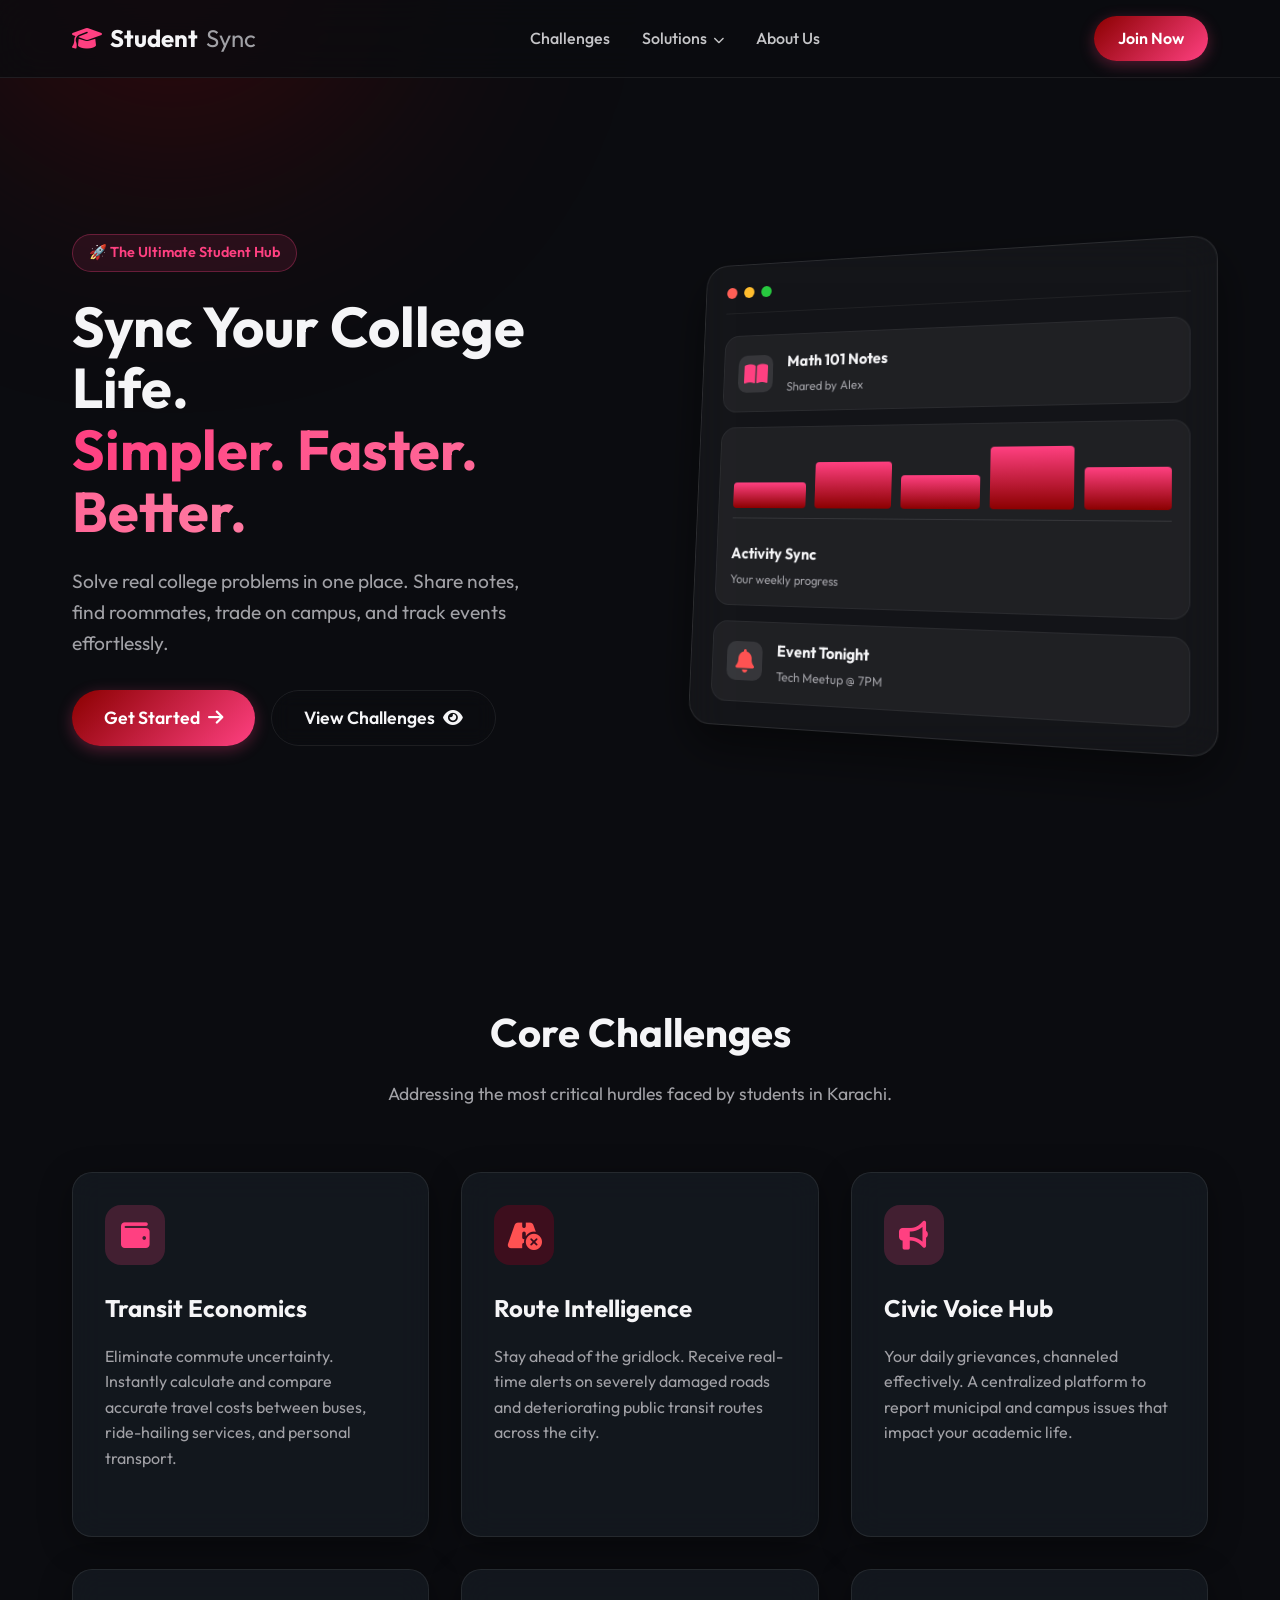
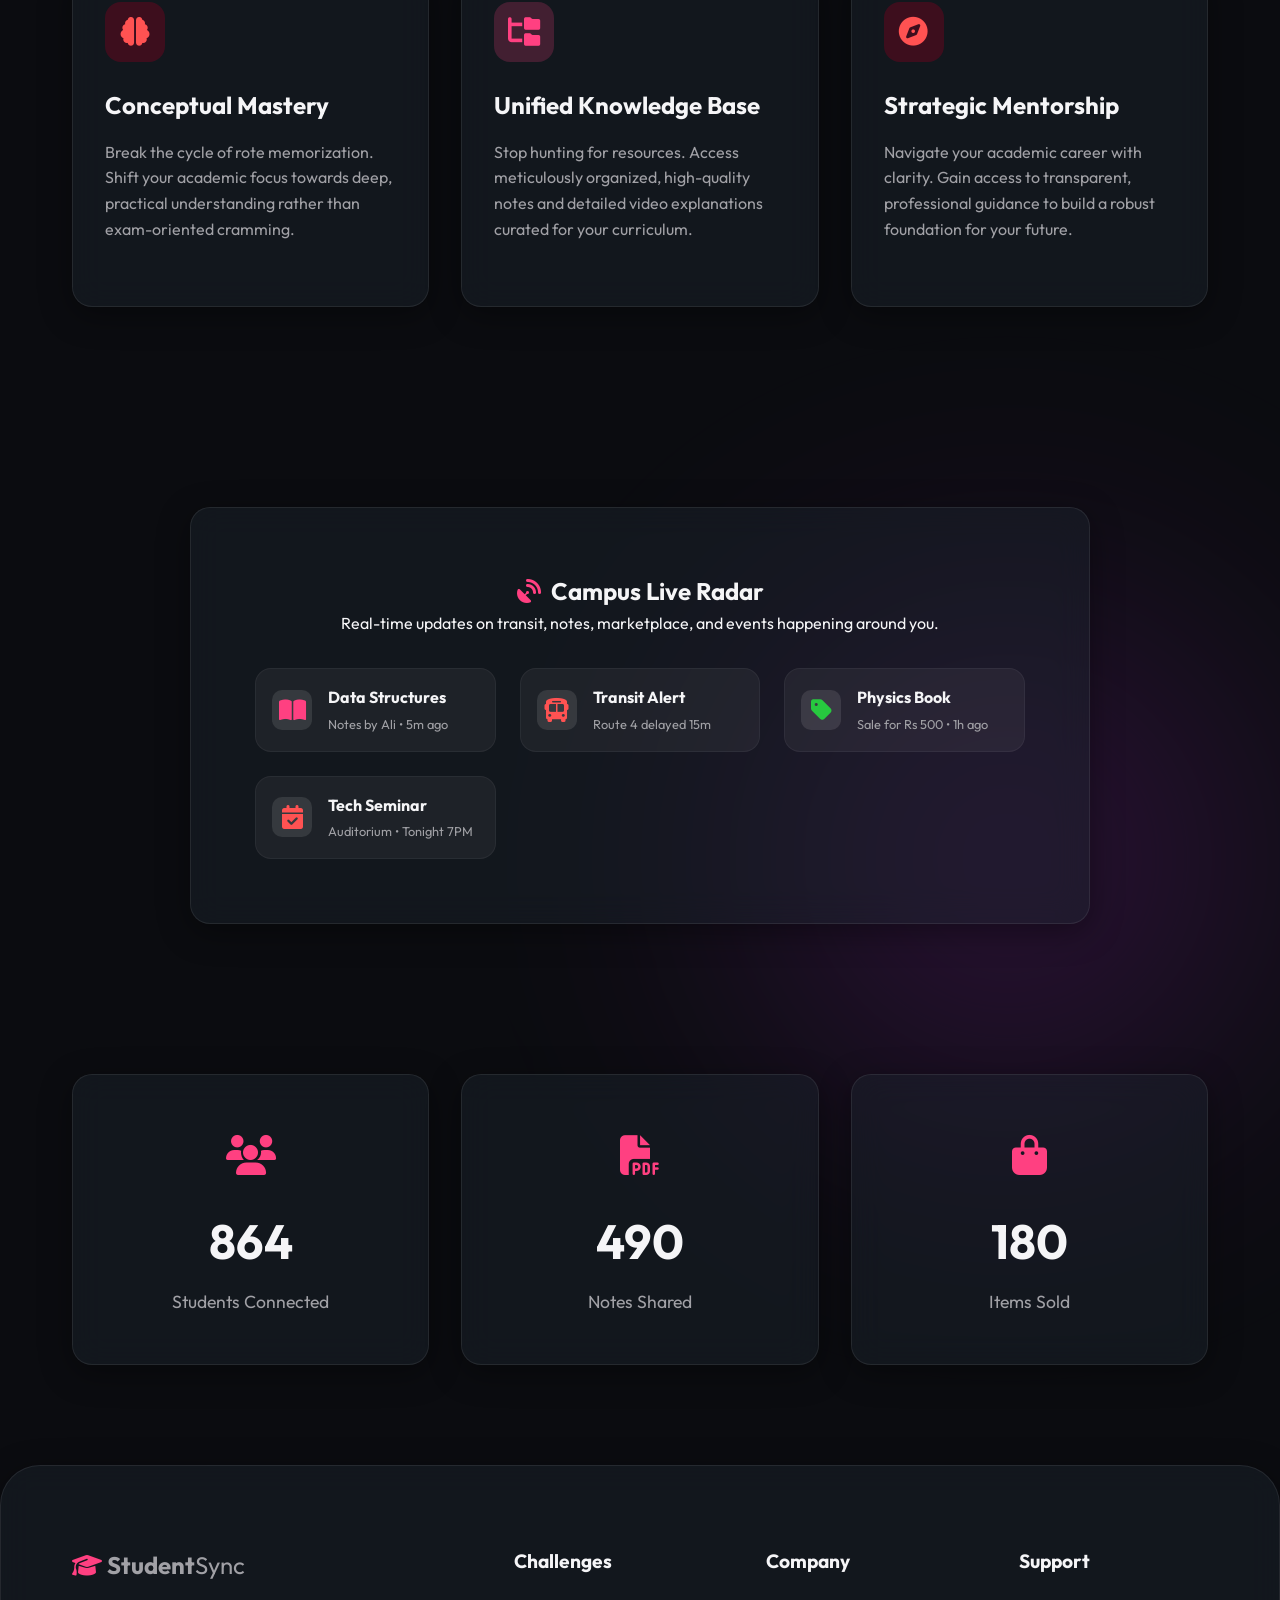
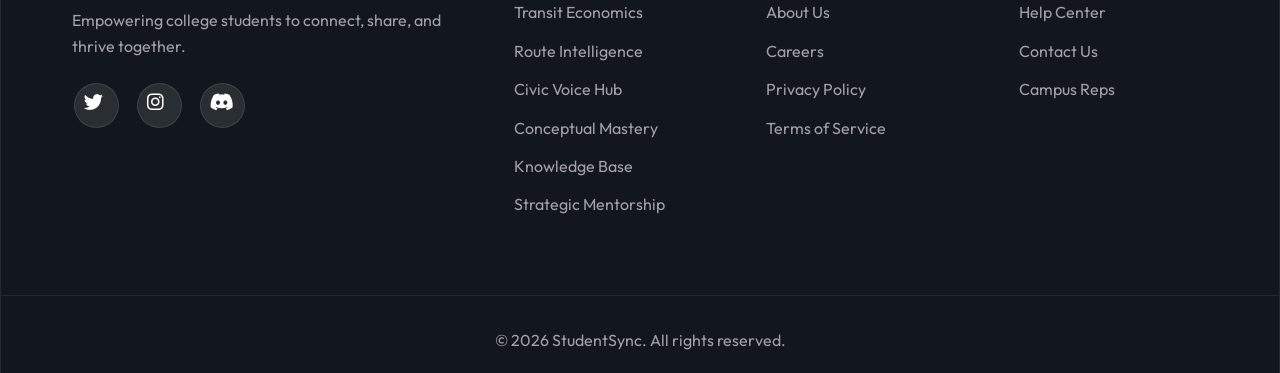
==== index.html @ e7865328 "Update home page and contact page" ====
<!DOCTYPE html>
<html lang="en">
<head>
    <meta charset="UTF-8">
    <meta name="viewport" content="width=device-width, initial-scale=1.0">
    <title>StudentSync | Sync Your College Life</title>
    <meta name="description" content="A premium web portal solving college student problems: notes sharing, roommate search, campus marketplace, and event tracking.">
    <!-- Google Fonts: Outfit -->
    <link rel="preconnect" href="https://fonts.googleapis.com">
    <link rel="preconnect" href="https://fonts.gstatic.com" crossorigin>
    <link href="https://fonts.googleapis.com/css2?family=Outfit:wght@300;400;500;600;700;800&display=swap" rel="stylesheet">
    <!-- FontAwesome -->
    <link rel="stylesheet" href="https://cdnjs.cloudflare.com/ajax/libs/font-awesome/6.4.0/css/all.min.css">
    <!-- Custom CSS -->
    <link rel="stylesheet" href="style.css">
</head>
<body>
    <!-- Background Elements -->
    <div class="bg-gradient bg-gradient-1"></div>
    <div class="bg-gradient bg-gradient-2"></div>
    
    <!-- Navbar -->
    <header class="navbar">
        <div class="container nav-container">
            <a href="#" class="logo">
                <i class="fa-solid fa-graduation-cap"></i>
                Student<span>Sync</span>
            </a>
            <nav class="nav-links">
                <a href="index.html#features" class="active">Challenges</a>
                <div class="dropdown">
                    <a href="#" class="dropbtn">Solutions <i class="fa-solid fa-chevron-down" style="font-size: 0.7rem; margin-left: 3px;"></i></a>
                    <div class="dropdown-content">
                        <a href="transit-economics.html">Transit Economics</a>
                        <a href="route-intelligence.html">Route Intelligence</a>
                        <a href="civic-voice.html">Civic Voice Hub</a>
                        <a href="conceptual-mastery.html">Conceptual Mastery</a>
                        <a href="knowledge-base.html">Knowledge Base</a>
                        <a href="strategic-mentorship.html">Strategic Mentorship</a>
                    </div>
                </div>
                <a href="about.html">About Us</a>
            </nav>
            <div class="nav-actions">
                <a href="contact.html" class="btn btn-primary" style="text-decoration: none;">Join Now</a>
            </div>
        </div>
    </header>

    <main>
        <!-- Hero Section -->
        <section class="hero">
            <div class="container hero-container">
                <div class="hero-content animate-on-scroll">
                    <div class="badge">🚀 The Ultimate Student Hub</div>
                    <h1>Sync Your College Life.<br><span class="text-gradient">Simpler. Faster. Better.</span></h1>
                    <p class="hero-subtitle">Solve real college problems in one place. Share notes, find roommates, trade on campus, and track events effortlessly.</p>
                    <div class="hero-buttons">
                        <a href="contact.html" class="btn btn-primary btn-large" style="text-decoration: none;">Get Started <i class="fa-solid fa-arrow-right"></i></a>
                        <a href="index.html#features" class="btn btn-outline btn-large" style="text-decoration: none;">View Challenges <i class="fa-solid fa-eye"></i></a>
                    </div>
                </div>
                <div class="hero-visual animate-on-scroll">
                    <!-- Simulated 3D Glass Dashboard mockup -->
                    <div class="glass-dashboard">
                        <div class="dash-header">
                            <div class="dots">
                                <span></span><span></span><span></span>
                            </div>
                        </div>
                        <div class="dash-body">
                            <div class="dash-card small floating" style="animation-delay: 0s;">
                                <i class="fa-solid fa-book-open text-accent"></i>
                                <div>
                                    <h4>Math 101 Notes</h4>
                                    <p>Shared by Alex</p>
                                </div>
                            </div>
                            <div class="dash-card large floating" style="animation-delay: 1s;">
                                <div class="dash-chart">
                                    <div class="bar" style="height: 40%"></div>
                                    <div class="bar" style="height: 70%"></div>
                                    <div class="bar" style="height: 50%"></div>
                                    <div class="bar" style="height: 90%"></div>
                                    <div class="bar" style="height: 60%"></div>
                                </div>
                                <div class="dash-info">
                                    <h4>Activity Sync</h4>
                                    <p>Your weekly progress</p>
                                </div>
                            </div>
                            <div class="dash-card small alert floating" style="animation-delay: 0.5s;">
                                <i class="fa-solid fa-bell text-crimson"></i>
                                <div>
                                    <h4>Event Tonight</h4>
                                    <p>Tech Meetup @ 7PM</p>
                                </div>
                            </div>
                        </div>
                    </div>
                </div>
            </div>
        </section>

        <!-- Core Challenges Grid -->
        <section id="features" class="features">
            <div class="container">
                <div class="section-header animate-on-scroll">
                    <h2>Core Challenges</h2>
                    <p>Addressing the most critical hurdles faced by students in Karachi.</p>
                </div>
                
                <div class="features-grid">
                    <!-- Transit Economics -->
                    <div class="feature-card glass-card animate-on-scroll">
                        <div class="feature-icon bg-accent">
                            <i class="fa-solid fa-wallet"></i>
                        </div>
                        <h3>Transit Economics</h3>
                        <p>Eliminate commute uncertainty. Instantly calculate and compare accurate travel costs between buses, ride-hailing services, and personal transport.</p>
                    </div>

                    <!-- Route Intelligence -->
                    <div class="feature-card glass-card animate-on-scroll" style="transition-delay: 0.1s;">
                        <div class="feature-icon bg-crimson">
                            <i class="fa-solid fa-road-circle-xmark"></i>
                        </div>
                        <h3>Route Intelligence</h3>
                        <p>Stay ahead of the gridlock. Receive real-time alerts on severely damaged roads and deteriorating public transit routes across the city.</p>
                    </div>

                    <!-- Civic Voice Hub -->
                    <div class="feature-card glass-card animate-on-scroll" style="transition-delay: 0.2s;">
                        <div class="feature-icon bg-accent">
                            <i class="fa-solid fa-bullhorn"></i>
                        </div>
                        <h3>Civic Voice Hub</h3>
                        <p>Your daily grievances, channeled effectively. A centralized platform to report municipal and campus issues that impact your academic life.</p>
                    </div>

                    <!-- Conceptual Mastery -->
                    <div class="feature-card glass-card animate-on-scroll" style="transition-delay: 0.3s;">
                        <div class="feature-icon bg-crimson">
                            <i class="fa-solid fa-brain"></i>
                        </div>
                        <h3>Conceptual Mastery</h3>
                        <p>Break the cycle of rote memorization. Shift your academic focus towards deep, practical understanding rather than exam-oriented cramming.</p>
                    </div>

                    <!-- Unified Knowledge Base -->
                    <div class="feature-card glass-card animate-on-scroll" style="transition-delay: 0.4s;">
                        <div class="feature-icon bg-accent">
                            <i class="fa-solid fa-folder-tree"></i>
                        </div>
                        <h3>Unified Knowledge Base</h3>
                        <p>Stop hunting for resources. Access meticulously organized, high-quality notes and detailed video explanations curated for your curriculum.</p>
                    </div>

                    <!-- Strategic Mentorship -->
                    <div class="feature-card glass-card animate-on-scroll" style="transition-delay: 0.5s;">
                        <div class="feature-icon bg-crimson">
                            <i class="fa-solid fa-compass"></i>
                        </div>
                        <h3>Strategic Mentorship</h3>
                        <p>Navigate your academic career with clarity. Gain access to transparent, professional guidance to build a robust foundation for your future.</p>
                    </div>
                </div>
            </div>
        </section>

        <!-- Live Campus Radar Widget -->
        <section id="live-feed" class="focus-section">
            <div class="container">
                <div class="focus-wrapper glass-card animate-on-scroll" style="display: flex; flex-direction: column; gap: 2rem; max-width: 900px; margin: 0 auto; text-align: center;">
                    <div class="focus-info" style="width: 100%;">
                        <h2><i class="fa-solid fa-satellite-dish text-accent" style="margin-right: 10px;"></i>Campus Live Radar</h2>
                        <p>Real-time updates on transit, notes, marketplace, and events happening around you.</p>
                    </div>
                    
                    <div class="feed-container" style="width: 100%; display: grid; grid-template-columns: repeat(auto-fit, minmax(200px, 1fr)); gap: 1.5rem; text-align: left;">
                        <!-- Feed Item 1 -->
                        <div class="dash-card small floating" style="animation-delay: 0s; width: 100%;">
                            <i class="fa-solid fa-book-open text-accent"></i>
                            <div>
                                <h4>Data Structures</h4>
                                <p style="font-size: 0.8rem;">Notes by Ali • 5m ago</p>
                            </div>
                        </div>
                        <!-- Feed Item 2 -->
                        <div class="dash-card small alert floating" style="animation-delay: 0.2s; width: 100%;">
                            <i class="fa-solid fa-bus text-crimson"></i>
                            <div>
                                <h4>Transit Alert</h4>
                                <p style="font-size: 0.8rem;">Route 4 delayed 15m</p>
                            </div>
                        </div>
                        <!-- Feed Item 3 -->
                        <div class="dash-card small floating" style="animation-delay: 0.4s; width: 100%;">
                            <i class="fa-solid fa-tag" style="color: #27c93f;"></i>
                            <div>
                                <h4>Physics Book</h4>
                                <p style="font-size: 0.8rem;">Sale for Rs 500 • 1h ago</p>
                            </div>
                        </div>
                        <!-- Feed Item 4 -->
                        <div class="dash-card small alert floating" style="animation-delay: 0.6s; width: 100%;">
                            <i class="fa-solid fa-calendar-check text-crimson"></i>
                            <div>
                                <h4>Tech Seminar</h4>
                                <p style="font-size: 0.8rem;">Auditorium • Tonight 7PM</p>
                            </div>
                        </div>
                    </div>
                </div>
            </div>
        </section>

        <!-- Interactive Stats Section -->
        <section id="stats" class="stats-section">
            <div class="container">
                <div class="stats-grid">
                    <div class="stat-card glass-card animate-on-scroll">
                        <div class="stat-icon"><i class="fa-solid fa-users"></i></div>
                        <div class="stat-number" data-target="15420">0</div>
                        <div class="stat-label">Students Connected</div>
                    </div>
                    <div class="stat-card glass-card animate-on-scroll" style="transition-delay: 0.1s;">
                        <div class="stat-icon"><i class="fa-solid fa-file-pdf"></i></div>
                        <div class="stat-number" data-target="8750">0</div>
                        <div class="stat-label">Notes Shared</div>
                    </div>
                    <div class="stat-card glass-card animate-on-scroll" style="transition-delay: 0.2s;">
                        <div class="stat-icon"><i class="fa-solid fa-bag-shopping"></i></div>
                        <div class="stat-number" data-target="3200">0</div>
                        <div class="stat-label">Items Sold</div>
                    </div>
                </div>
            </div>
        </section>
    </main>

    <!-- Footer -->
    <footer class="footer glass-card">
        <div class="container footer-container">
            <div class="footer-col brand-col">
                <a href="#" class="logo">
                    <i class="fa-solid fa-graduation-cap"></i>
                    Student<span>Sync</span>
                </a>
                <p>Empowering college students to connect, share, and thrive together.</p>
                <div class="social-links">
                    <a href="#"><i class="fa-brands fa-twitter"></i></a>
                    <a href="#"><i class="fa-brands fa-instagram"></i></a>
                    <a href="#"><i class="fa-brands fa-discord"></i></a>
                </div>
            </div>
            <div class="footer-col">
                <h4>Challenges</h4>
                <a href="#">Transit Economics</a>
                <a href="#">Route Intelligence</a>
                <a href="#">Civic Voice Hub</a>
                <a href="#">Conceptual Mastery</a>
                <a href="#">Knowledge Base</a>
                <a href="#">Strategic Mentorship</a>
            </div>
            <div class="footer-col">
                <h4>Company</h4>
                <a href="#">About Us</a>
                <a href="#">Careers</a>
                <a href="#">Privacy Policy</a>
                <a href="#">Terms of Service</a>
            </div>
            <div class="footer-col">
                <h4>Support</h4>
                <a href="#">Help Center</a>
                <a href="#">Contact Us</a>
                <a href="#">Campus Reps</a>
            </div>
        </div>
        <div class="footer-bottom">
            <p>&copy; 2026 StudentSync. All rights reserved.</p>
        </div>
    </footer>

    <!-- Custom JS -->
    <script src="app.js"></script>
</body>
</html>
---- style.css ----
/* Reset & Base Styles */
* {
    margin: 0;
    padding: 0;
    box-sizing: border-box;
    font-family: 'Outfit', sans-serif;
}

:root {
    --bg-dark: #0b0c10;
    --bg-light: #1f2833;
    --primary-crimson: #800020;
    --primary-maroon: #8b0000;
    --accent-coral: #ff4081; /* Glowing accent */
    --accent-violet: #8e24aa;
    --text-white: #f5f5f7;
    --text-muted: #a1a1a6;
    
    --glass-bg: rgba(31, 40, 51, 0.4);
    --glass-bg-hover: rgba(31, 40, 51, 0.6);
    --glass-border: rgba(255, 255, 255, 0.08);
    --glass-border-glow: rgba(255, 64, 129, 0.3);
    --glass-shadow: 0 8px 32px 0 rgba(0, 0, 0, 0.37);
    --transition: all 0.3s cubic-bezier(0.25, 0.8, 0.25, 1);
}

body {
    background-color: var(--bg-dark);
    color: var(--text-white);
    line-height: 1.6;
    overflow-x: hidden;
    position: relative;
}

/* Background Gradients */
.bg-gradient {
    position: absolute;
    border-radius: 50%;
    filter: blur(120px);
    z-index: -1;
    opacity: 0.5;
}

.bg-gradient-1 {
    top: -10%;
    left: -10%;
    width: 600px;
    height: 600px;
    background: radial-gradient(circle, var(--primary-maroon) 0%, transparent 70%);
}

.bg-gradient-2 {
    bottom: 20%;
    right: -10%;
    width: 800px;
    height: 800px;
    background: radial-gradient(circle, var(--accent-violet) 0%, transparent 70%);
    opacity: 0.3;
}

/* Utilities */
.container {
    max-width: 1200px;
    margin: 0 auto;
    padding: 0 2rem;
}

.text-gradient {
    background: linear-gradient(90deg, var(--accent-coral), #ff79a1);
    -webkit-background-clip: text;
    -webkit-text-fill-color: transparent;
}

.text-accent { color: var(--accent-coral); }
.text-crimson { color: #ff5252; }

/* Buttons */
.btn {
    display: inline-flex;
    align-items: center;
    justify-content: center;
    gap: 0.5rem;
    padding: 0.6rem 1.5rem;
    border-radius: 50px;
    font-weight: 600;
    cursor: pointer;
    transition: var(--transition);
    border: none;
    font-size: 1rem;
}

.btn-large {
    padding: 0.8rem 2rem;
    font-size: 1.1rem;
}

.btn-primary {
    background: linear-gradient(135deg, var(--primary-maroon), var(--accent-coral));
    color: white;
    box-shadow: 0 4px 15px rgba(255, 64, 129, 0.3);
}

.btn-primary:hover {
    transform: translateY(-2px);
    box-shadow: 0 6px 20px rgba(255, 64, 129, 0.5);
}

.btn-outline {
    background: transparent;
    color: var(--text-white);
    border: 1px solid var(--glass-border);
    backdrop-filter: blur(10px);
}

.btn-outline:hover {
    background: rgba(255, 255, 255, 0.1);
    border-color: var(--text-white);
}

/* Glassmorphism Classes */
.glass-card {
    background: var(--glass-bg);
    backdrop-filter: blur(16px);
    -webkit-backdrop-filter: blur(16px);
    border: 1px solid var(--glass-border);
    border-radius: 20px;
    box-shadow: var(--glass-shadow);
    transition: var(--transition);
}

.glass-card:hover {
    background: var(--glass-bg-hover);
    border-color: var(--glass-border-glow);
    transform: translateY(-5px);
}

/* Navbar */
.navbar {
    position: fixed;
    top: 0;
    left: 0;
    width: 100%;
    z-index: 1000;
    padding: 1rem 0;
    background: rgba(11, 12, 16, 0.8);
    backdrop-filter: blur(20px);
    border-bottom: 1px solid var(--glass-border);
    transition: var(--transition);
}

.nav-container {
    display: flex;
    justify-content: space-between;
    align-items: center;
}

.logo {
    font-size: 1.5rem;
    font-weight: 700;
    color: var(--text-white);
    text-decoration: none;
    display: flex;
    align-items: center;
    gap: 0.5rem;
}

.logo i {
    color: var(--accent-coral);
}

.logo span {
    color: var(--text-muted);
    font-weight: 400;
}

.nav-links {
    display: flex;
    gap: 2rem;
}

.nav-links a {
    color: var(--text-white);
    text-decoration: none;
    font-weight: 500;
    position: relative;
    transition: var(--transition);
    opacity: 0.8;
}

.nav-links a:hover, .nav-links a.active {
    opacity: 1;
}

.nav-links a.active::after {
    content: '';
    position: absolute;
    bottom: -5px;
    left: 0;
    width: 100%;
    height: 2px;
    background: var(--accent-coral);
    border-radius: 2px;
    box-shadow: 0 0 10px var(--accent-coral);
}

/* Dropdown */
.dropdown {
    position: relative;
    display: inline-block;
}

.dropdown-content {
    display: none;
    position: absolute;
    background-color: var(--glass-bg);
    backdrop-filter: blur(20px);
    -webkit-backdrop-filter: blur(20px);
    min-width: 220px;
    box-shadow: var(--glass-shadow);
    border: 1px solid var(--glass-border);
    border-radius: 12px;
    z-index: 1001;
    top: 150%;
    left: 0;
    overflow: hidden;
    padding: 0.5rem 0;
}

.dropdown-content a {
    color: var(--text-white);
    padding: 12px 16px;
    text-decoration: none;
    display: block;
    font-size: 0.9rem;
    transition: background 0.3s ease;
}

.dropdown-content a:hover {
    background-color: rgba(255, 64, 129, 0.2);
    color: var(--accent-coral);
    opacity: 1;
}

.dropdown:hover .dropdown-content {
    display: block;
    animation: fadeIn 0.3s ease;
}

@keyframes fadeIn {
    from { opacity: 0; transform: translateY(-10px); }
    to { opacity: 1; transform: translateY(0); }
}

/* Hero Section */
.hero {
    padding: 180px 0 100px;
    min-height: 100vh;
    display: flex;
    align-items: center;
}

.hero-container {
    display: grid;
    grid-template-columns: 1fr 1fr;
    gap: 4rem;
    align-items: center;
}

.badge {
    display: inline-block;
    padding: 0.4rem 1rem;
    background: rgba(255, 64, 129, 0.1);
    border: 1px solid rgba(255, 64, 129, 0.3);
    border-radius: 30px;
    color: var(--accent-coral);
    font-size: 0.9rem;
    font-weight: 600;
    margin-bottom: 1.5rem;
}

.hero-content h1 {
    font-size: 3.5rem;
    line-height: 1.1;
    margin-bottom: 1.5rem;
}

.hero-subtitle {
    color: var(--text-muted);
    font-size: 1.2rem;
    margin-bottom: 2rem;
    max-width: 90%;
}

.hero-buttons {
    display: flex;
    gap: 1rem;
}

/* Dashboard Mockup */
.glass-dashboard {
    background: rgba(255, 255, 255, 0.03);
    backdrop-filter: blur(20px);
    border: 1px solid rgba(255, 255, 255, 0.1);
    border-radius: 24px;
    padding: 1.5rem;
    box-shadow: 0 20px 50px rgba(0, 0, 0, 0.5);
    transform: perspective(1000px) rotateY(-15deg) rotateX(5deg);
    transition: var(--transition);
}

.glass-dashboard:hover {
    transform: perspective(1000px) rotateY(-5deg) rotateX(2deg);
}

.dash-header {
    margin-bottom: 1.5rem;
    padding-bottom: 1rem;
    border-bottom: 1px solid rgba(255, 255, 255, 0.05);
}

.dash-header .dots {
    display: flex;
    gap: 8px;
}

.dash-header .dots span {
    width: 12px;
    height: 12px;
    border-radius: 50%;
    background: #ff5f56;
}

.dash-header .dots span:nth-child(2) { background: #ffbd2e; }
.dash-header .dots span:nth-child(3) { background: #27c93f; }

.dash-body {
    display: flex;
    flex-direction: column;
    gap: 1rem;
}

.dash-card {
    background: rgba(255, 255, 255, 0.05);
    border-radius: 16px;
    padding: 1rem;
    display: flex;
    align-items: center;
    gap: 1rem;
    border: 1px solid rgba(255, 255, 255, 0.05);
}

.dash-card.small i {
    font-size: 1.5rem;
    width: 40px;
    height: 40px;
    display: flex;
    align-items: center;
    justify-content: center;
    background: rgba(255, 255, 255, 0.1);
    border-radius: 10px;
}

.dash-card h4 {
    font-size: 1rem;
    margin-bottom: 0.2rem;
}

.dash-card p {
    font-size: 0.8rem;
    color: var(--text-muted);
}

.dash-card.large {
    flex-direction: column;
    align-items: flex-start;
}

.dash-chart {
    width: 100%;
    height: 80px;
    display: flex;
    align-items: flex-end;
    gap: 10px;
    padding-bottom: 10px;
    border-bottom: 1px solid rgba(255, 255, 255, 0.1);
    margin-bottom: 0.5rem;
}

.dash-chart .bar {
    flex: 1;
    background: linear-gradient(to top, var(--primary-maroon), var(--accent-coral));
    border-radius: 4px;
}

/* Features Section */
.features {
    padding: 100px 0;
}

.section-header {
    text-align: center;
    margin-bottom: 4rem;
}

.section-header h2 {
    font-size: 2.5rem;
    margin-bottom: 1rem;
}

.section-header p {
    color: var(--text-muted);
    font-size: 1.1rem;
}

.features-grid {
    display: grid;
    grid-template-columns: repeat(auto-fit, minmax(280px, 1fr));
    gap: 2rem;
}

.feature-card {
    padding: 2rem;
    display: flex;
    flex-direction: column;
}

.feature-icon {
    width: 60px;
    height: 60px;
    border-radius: 16px;
    display: flex;
    align-items: center;
    justify-content: center;
    font-size: 1.8rem;
    margin-bottom: 1.5rem;
}

.bg-accent {
    background: rgba(255, 64, 129, 0.2);
    color: var(--accent-coral);
}

.bg-crimson {
    background: rgba(128, 0, 32, 0.4);
    color: #ff5252;
}

.feature-card h3 {
    font-size: 1.5rem;
    margin-bottom: 1rem;
}

.feature-card p {
    color: var(--text-muted);
    margin-bottom: 2rem;
    flex-grow: 1;
}

/* Mock UIs inside feature cards */
.mock-ui {
    background: rgba(0, 0, 0, 0.2);
    border-radius: 12px;
    padding: 1.5rem;
    border: 1px dashed rgba(255, 255, 255, 0.1);
}

.drop-zone {
    display: flex;
    flex-direction: column;
    align-items: center;
    gap: 0.5rem;
    color: var(--text-muted);
    font-size: 0.9rem;
}

.roommate-tags {
    display: flex;
    flex-wrap: wrap;
    gap: 0.5rem;
}

.tag {
    background: rgba(255, 255, 255, 0.1);
    padding: 0.3rem 0.8rem;
    border-radius: 20px;
    font-size: 0.8rem;
}

.market-items {
    display: flex;
    gap: 0.5rem;
}

.market-items .item {
    flex: 1;
    height: 40px;
    background: rgba(255, 255, 255, 0.1);
    border-radius: 8px;
}

.event-timeline .timeline-item {
    display: flex;
    justify-content: space-between;
    font-size: 0.8rem;
    padding: 0.5rem 0;
    border-bottom: 1px solid rgba(255, 255, 255, 0.05);
}

/* Focus Section */
.focus-section {
    padding: 100px 0;
}

.focus-wrapper {
    display: grid;
    grid-template-columns: 1fr 1fr;
    gap: 4rem;
    padding: 4rem;
    align-items: center;
}

.focus-benefits {
    list-style: none;
    margin-top: 2rem;
}

.focus-benefits li {
    margin-bottom: 1rem;
    display: flex;
    align-items: center;
    gap: 1rem;
}

.pomodoro-widget {
    background: rgba(0, 0, 0, 0.3);
    padding: 2rem;
    border-radius: 20px;
    text-align: center;
    border: 1px solid rgba(255, 255, 255, 0.05);
}

.pomodoro-tabs {
    display: flex;
    background: rgba(255, 255, 255, 0.05);
    border-radius: 30px;
    padding: 0.3rem;
    margin-bottom: 2rem;
}

.pomodoro-tabs .tab {
    flex: 1;
    background: transparent;
    border: none;
    color: var(--text-white);
    padding: 0.8rem;
    border-radius: 30px;
    cursor: pointer;
    transition: var(--transition);
}

.pomodoro-tabs .tab.active {
    background: var(--primary-maroon);
    box-shadow: 0 4px 10px rgba(0,0,0,0.3);
}

.timer-display {
    font-size: 5rem;
    font-weight: 700;
    font-variant-numeric: tabular-nums;
    margin-bottom: 2rem;
    text-shadow: 0 0 20px rgba(255, 64, 129, 0.3);
}

.timer-controls {
    display: flex;
    justify-content: center;
    gap: 1rem;
}

/* Stats Section */
.stats-section {
    padding: 50px 0 100px;
}

.stats-grid {
    display: grid;
    grid-template-columns: repeat(3, 1fr);
    gap: 2rem;
}

.stat-card {
    text-align: center;
    padding: 3rem 2rem;
}

.stat-icon {
    font-size: 2.5rem;
    color: var(--accent-coral);
    margin-bottom: 1rem;
}

.stat-number {
    font-size: 3rem;
    font-weight: 700;
    margin-bottom: 0.5rem;
}

.stat-label {
    color: var(--text-muted);
    font-size: 1.1rem;
}

/* Footer */
.footer {
    padding: 80px 0 20px;
    border-radius: 40px 40px 0 0;
    border-bottom: none;
}

.footer-container {
    display: grid;
    grid-template-columns: 2fr 1fr 1fr 1fr;
    gap: 4rem;
    margin-bottom: 4rem;
}

.brand-col p {
    color: var(--text-muted);
    margin: 1.5rem 0;
}

.social-links {
    display: flex;
    gap: 1rem;
    margin-top: 1rem;
    align-items: center;
}

.social-links a {
    width: 45px;
    margin-left: 2px;
    height: 45px;
    border-radius: 50%;
    background: rgba(255, 255, 255, 0.1);
    display:flex;
    align-items: center;
    justify-content: center;
    text-decoration: none;
    transition: all 0.3s ease;
    border: 1px solid rgba(255, 255, 255, 0.1);
}

.social-links a i {
    font-size: 1.2rem;
    color: #ffffff;
    margin: 9px;
    padding: 0;
    line-height: 1; /* Reset line-height which causes offset */
}

.social-links a:hover {
    background: var(--accent-coral);
    border-color: var(--accent-coral);
    transform: translateY(-5px);
    box-shadow: 0 5px 15px rgba(255, 64, 129, 0.4);
}

.social-links a:hover i {
    color: #ffffff;
}

.footer-col h4 {
    margin-bottom: 1.5rem;
    font-size: 1.2rem;
}

.footer-col a {
    display: block;
    color: var(--text-muted);
    text-decoration: none;
    margin-bottom: 0.8rem;
    transition: var(--transition);
}

.footer-col a:hover {
    color: var(--accent-coral);
    padding-left: 5px;
}

.footer-bottom {
    text-align: center;
    padding-top: 2rem;
    border-top: 1px solid var(--glass-border);
    color: var(--text-muted);
}

/* Animations */
.animate-on-scroll {
    opacity: 0;
    transform: translateY(30px);
    transition: opacity 0.8s ease, transform 0.8s ease;
}

.animate-on-scroll.visible {
    opacity: 1;
    transform: translateY(0);
}

@keyframes float {
    0% { transform: translateY(0px); }
    50% { transform: translateY(-10px); }
    100% { transform: translateY(0px); }
}

.floating {
    animation: float 4s ease-in-out infinite;
}

/* Responsive Design */
@media (max-width: 992px) {
    .hero-container, .focus-wrapper {
        grid-template-columns: 1fr;
        text-align: center;
    }
    
    .hero-buttons {
        justify-content: center;
    }
    
    .glass-dashboard {
        transform: none;
    }
    
    .glass-dashboard:hover {
        transform: translateY(-10px);
    }
    
    .focus-benefits li {
        justify-content: center;
    }
}

@media (max-width: 768px) {
    .nav-links {
        display: none;
    }
    
    .stats-grid {
        grid-template-columns: 1fr;
    }
    
    .footer-container {
        grid-template-columns: 1fr;
        gap: 2rem;
    }
    
    .hero h1 {
        font-size: 2.5rem;
    }
}
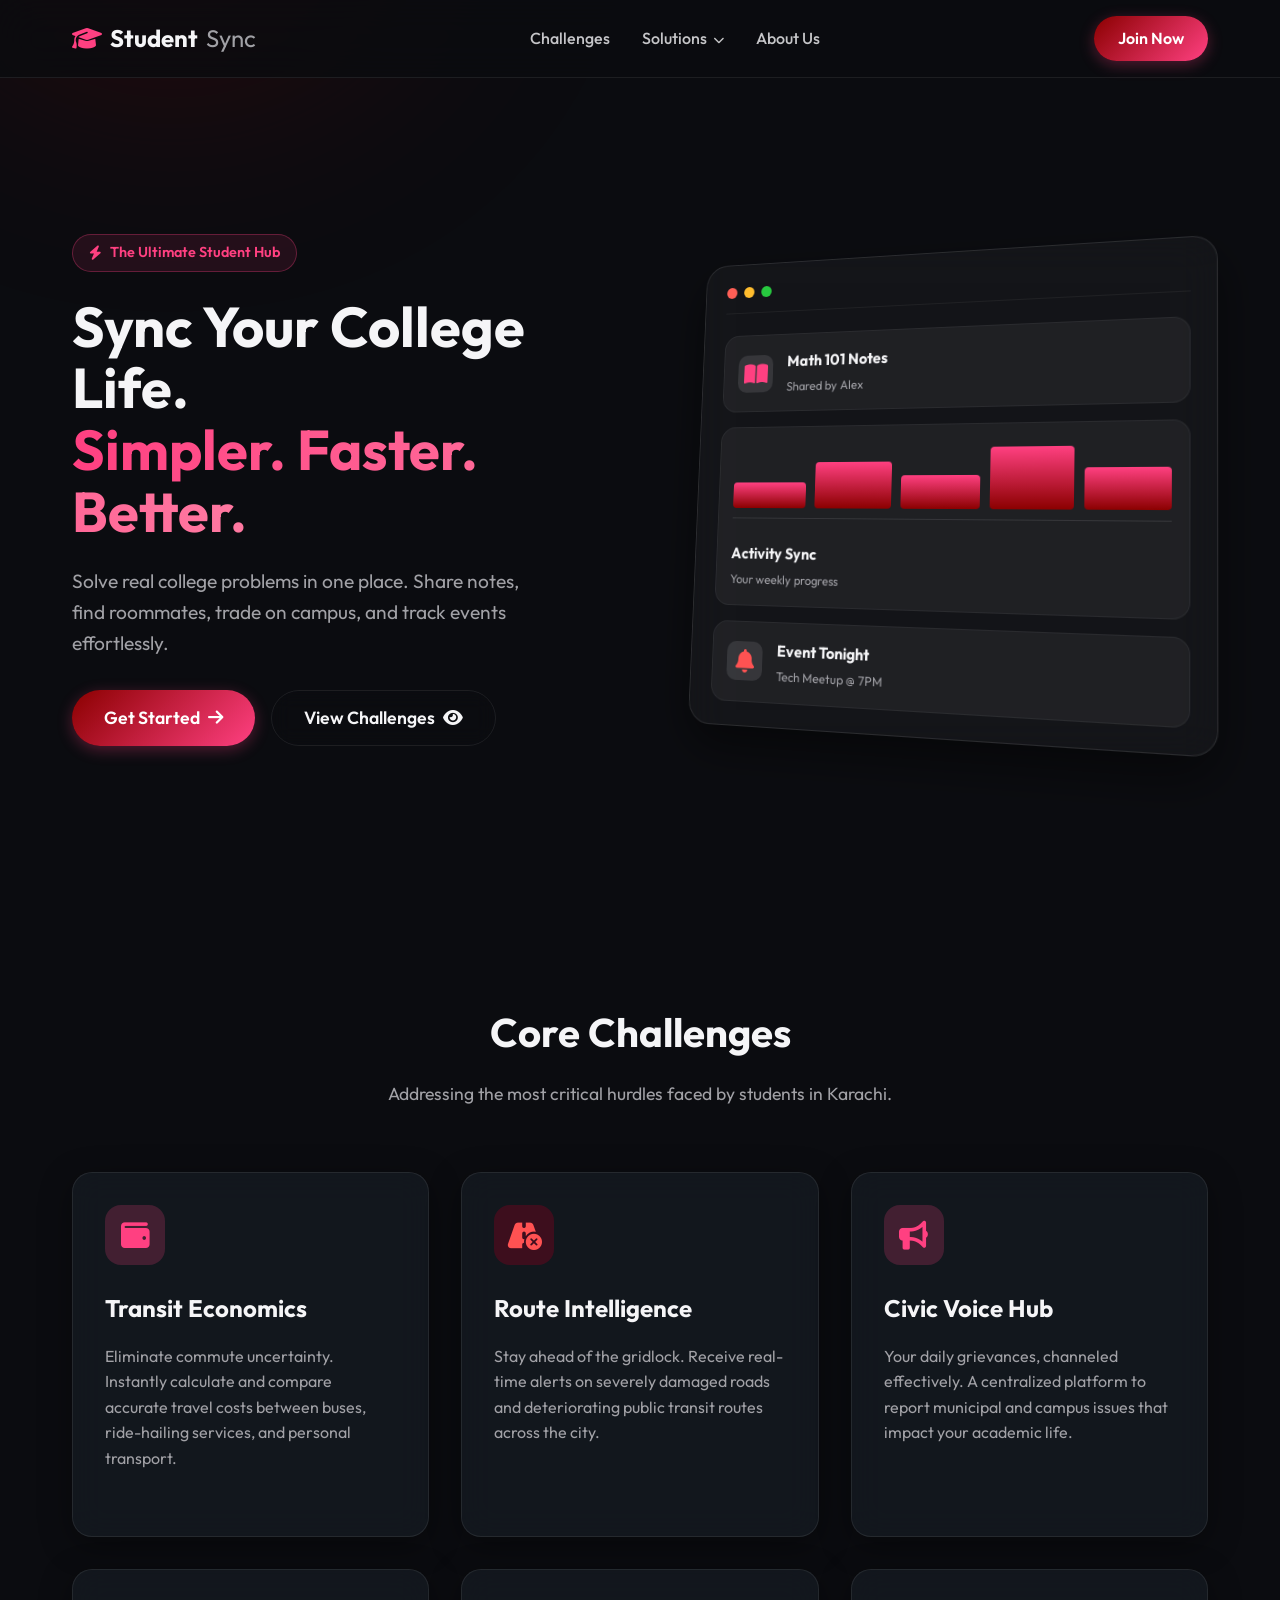
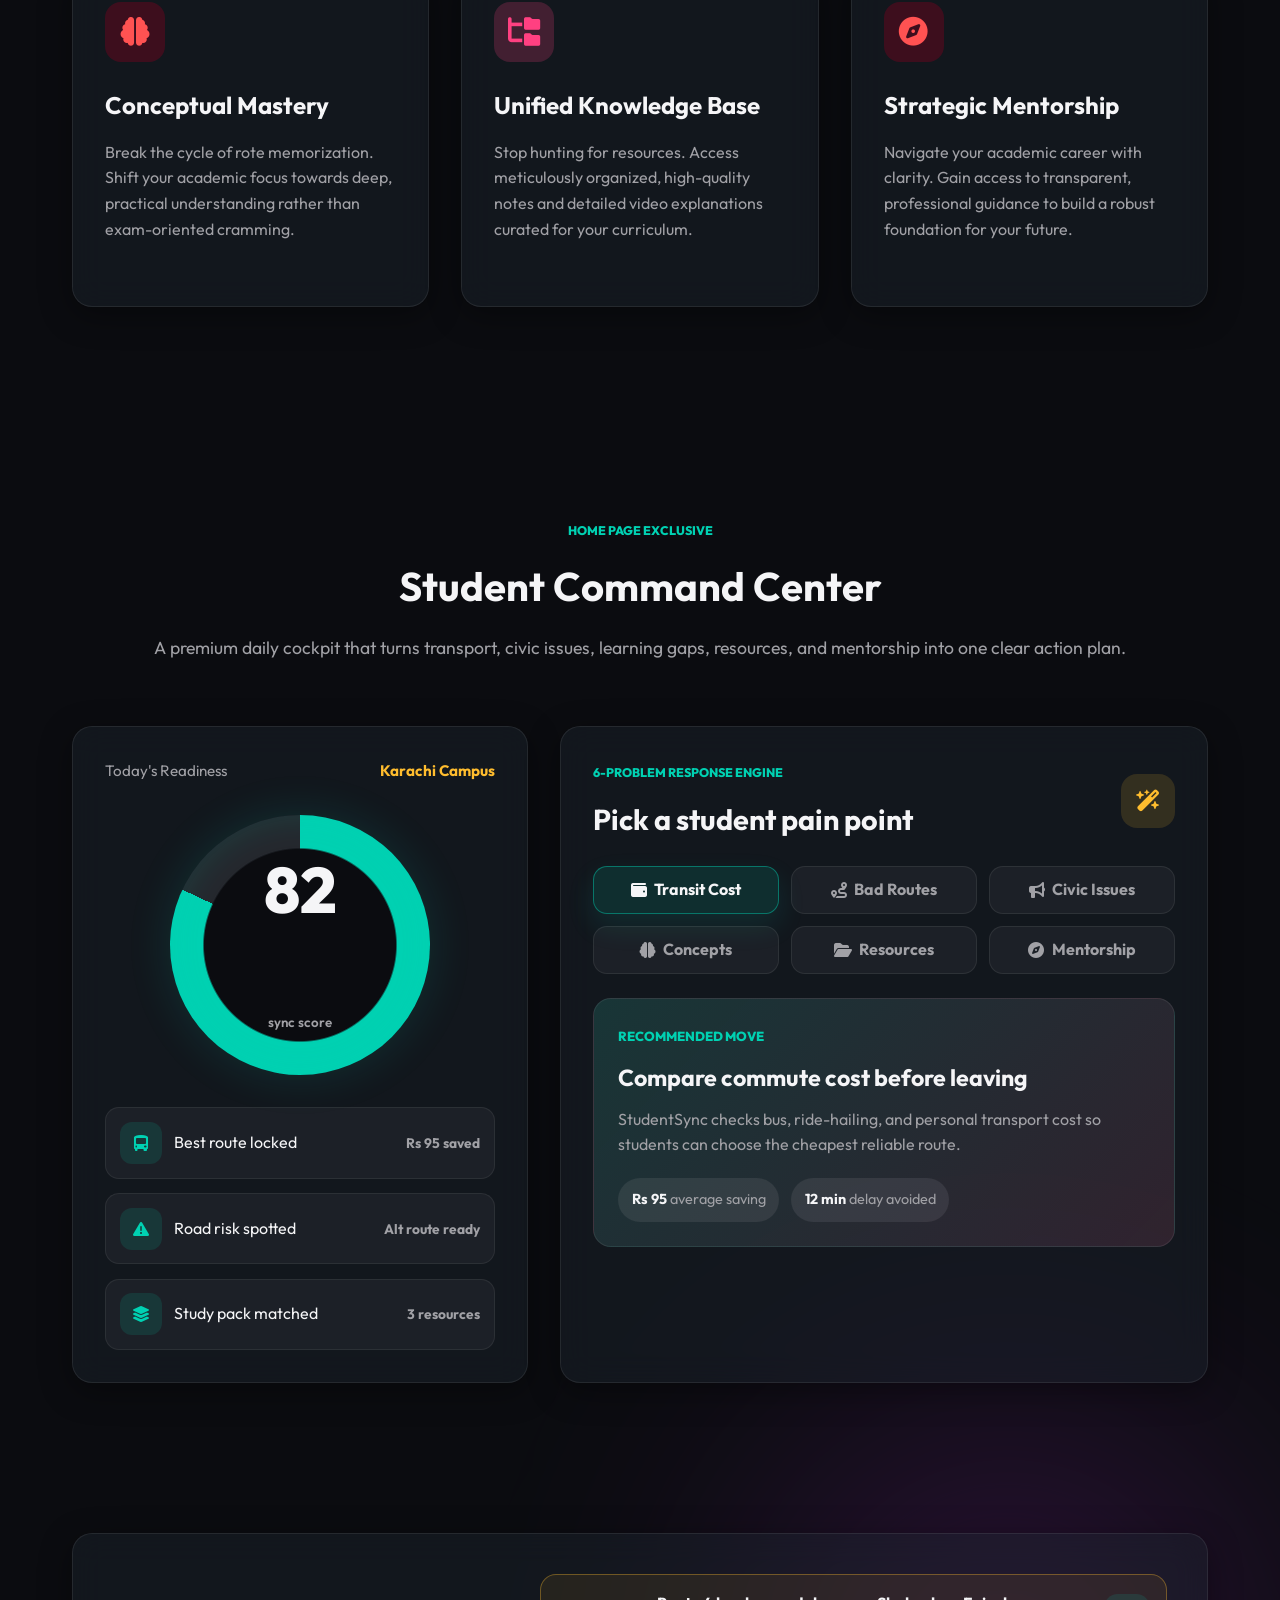
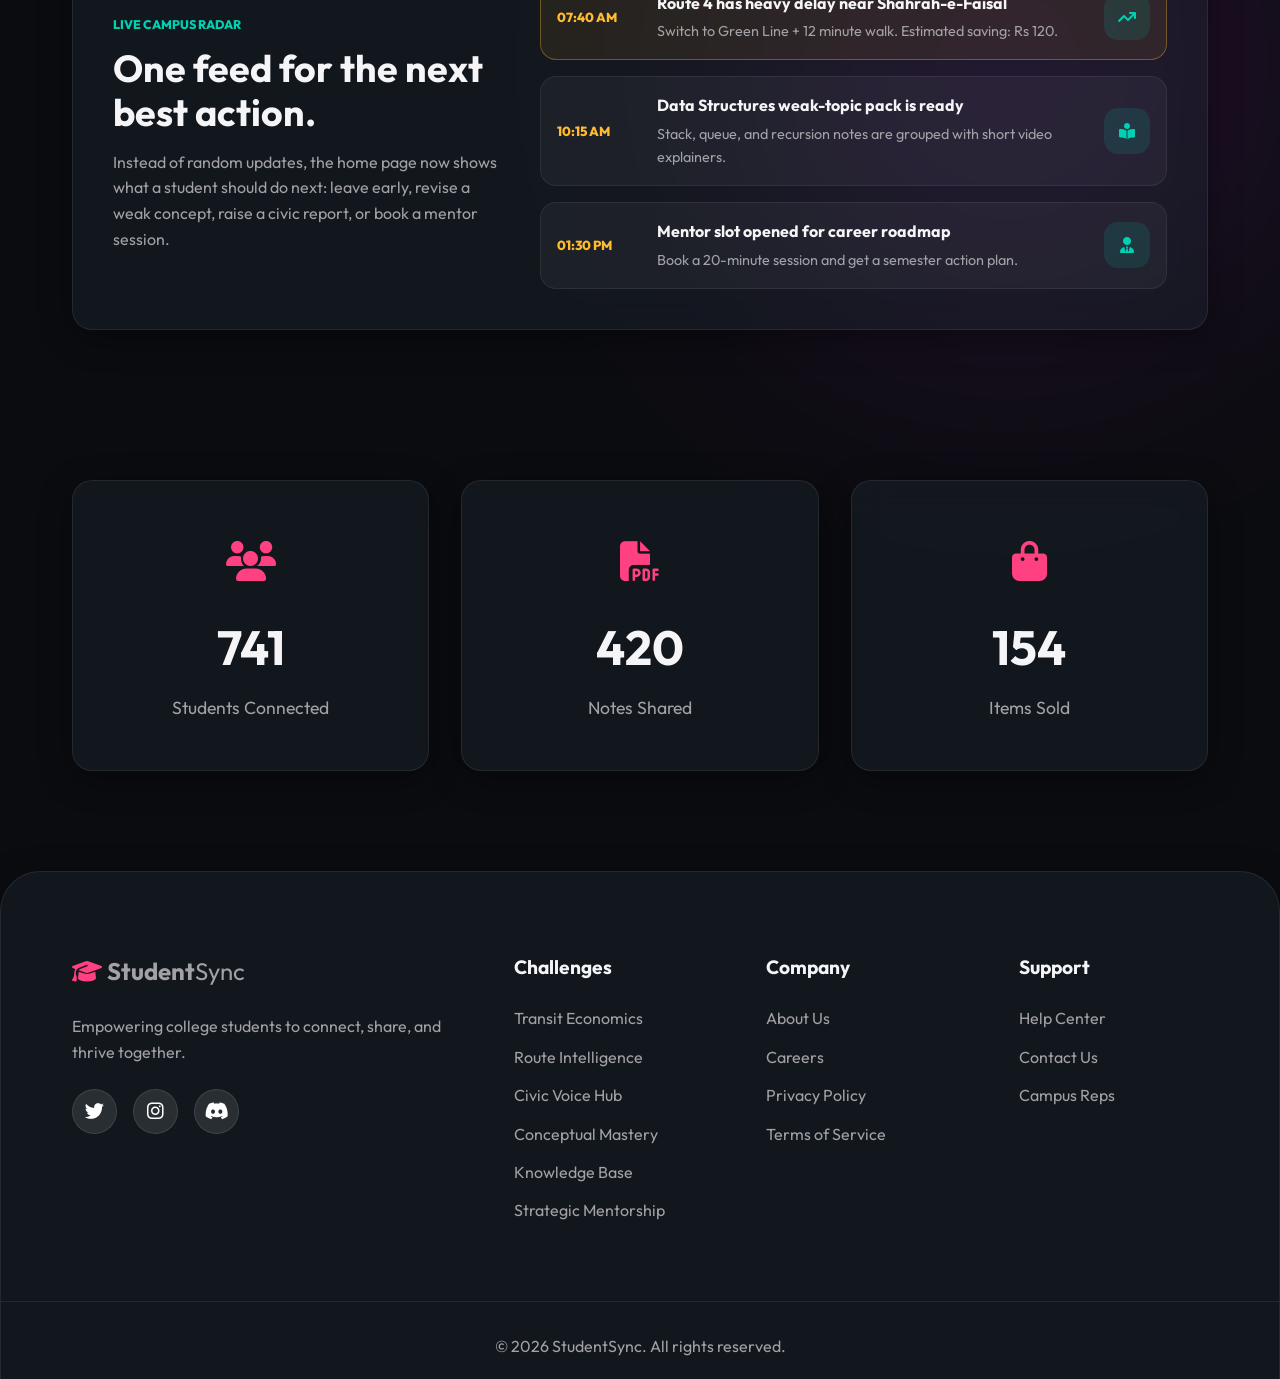
==== commit c883e378: "update home page add new sections" ====
--- a/index.html
+++ b/index.html
@@ -52,7 +52,7 @@
         <section class="hero">
             <div class="container hero-container">
                 <div class="hero-content animate-on-scroll">
-                    <div class="badge">🚀 The Ultimate Student Hub</div>
+                    <div class="badge"><i class="fa-solid fa-bolt"></i> The Ultimate Student Hub</div>
                     <h1>Sync Your College Life.<br><span class="text-gradient">Simpler. Faster. Better.</span></h1>
                     <p class="hero-subtitle">Solve real college problems in one place. Share notes, find roommates, trade on campus, and track events effortlessly.</p>
                     <div class="hero-buttons">
@@ -168,48 +168,111 @@
             </div>
         </section>
 
-        <!-- Live Campus Radar Widget -->
-        <section id="live-feed" class="focus-section">
+        <!-- Student Command Center -->
+        <section id="command-center" class="command-center-section">
             <div class="container">
-                <div class="focus-wrapper glass-card animate-on-scroll" style="display: flex; flex-direction: column; gap: 2rem; max-width: 900px; margin: 0 auto; text-align: center;">
-                    <div class="focus-info" style="width: 100%;">
-                        <h2><i class="fa-solid fa-satellite-dish text-accent" style="margin-right: 10px;"></i>Campus Live Radar</h2>
-                        <p>Real-time updates on transit, notes, marketplace, and events happening around you.</p>
-                    </div>
-                    
-                    <div class="feed-container" style="width: 100%; display: grid; grid-template-columns: repeat(auto-fit, minmax(200px, 1fr)); gap: 1.5rem; text-align: left;">
-                        <!-- Feed Item 1 -->
-                        <div class="dash-card small floating" style="animation-delay: 0s; width: 100%;">
-                            <i class="fa-solid fa-book-open text-accent"></i>
-                            <div>
-                                <h4>Data Structures</h4>
-                                <p style="font-size: 0.8rem;">Notes by Ali • 5m ago</p>
-                            </div>
-                        </div>
-                        <!-- Feed Item 2 -->
-                        <div class="dash-card small alert floating" style="animation-delay: 0.2s; width: 100%;">
-                            <i class="fa-solid fa-bus text-crimson"></i>
-                            <div>
-                                <h4>Transit Alert</h4>
-                                <p style="font-size: 0.8rem;">Route 4 delayed 15m</p>
-                            </div>
-                        </div>
-                        <!-- Feed Item 3 -->
-                        <div class="dash-card small floating" style="animation-delay: 0.4s; width: 100%;">
-                            <i class="fa-solid fa-tag" style="color: #27c93f;"></i>
-                            <div>
-                                <h4>Physics Book</h4>
-                                <p style="font-size: 0.8rem;">Sale for Rs 500 • 1h ago</p>
-                            </div>
-                        </div>
-                        <!-- Feed Item 4 -->
-                        <div class="dash-card small alert floating" style="animation-delay: 0.6s; width: 100%;">
-                            <i class="fa-solid fa-calendar-check text-crimson"></i>
-                            <div>
-                                <h4>Tech Seminar</h4>
-                                <p style="font-size: 0.8rem;">Auditorium • Tonight 7PM</p>
-                            </div>
-                        </div>
+                <div class="section-header animate-on-scroll">
+                    <span class="section-kicker">Home page exclusive</span>
+                    <h2>Student Command Center</h2>
+                    <p>A premium daily cockpit that turns transport, civic issues, learning gaps, resources, and mentorship into one clear action plan.</p>
+                </div>
+
+                <div class="command-grid">
+                    <div class="readiness-panel glass-card animate-on-scroll">
+                        <div class="panel-topline">
+                            <span>Today's Readiness</span>
+                            <strong>Karachi Campus</strong>
+                        </div>
+                        <div class="readiness-meter" aria-label="Student readiness score 82 percent">
+                            <span>82</span>
+                            <small>sync score</small>
+                        </div>
+                        <div class="readiness-list">
+                            <div>
+                                <i class="fa-solid fa-bus-simple"></i>
+                                <span>Best route locked</span>
+                                <strong>Rs 95 saved</strong>
+                            </div>
+                            <div>
+                                <i class="fa-solid fa-triangle-exclamation"></i>
+                                <span>Road risk spotted</span>
+                                <strong>Alt route ready</strong>
+                            </div>
+                            <div>
+                                <i class="fa-solid fa-layer-group"></i>
+                                <span>Study pack matched</span>
+                                <strong>3 resources</strong>
+                            </div>
+                        </div>
+                    </div>
+
+                    <div class="solution-engine glass-card animate-on-scroll" style="transition-delay: 0.1s;">
+                        <div class="engine-header">
+                            <div>
+                                <span class="section-kicker">6-problem response engine</span>
+                                <h3>Pick a student pain point</h3>
+                            </div>
+                            <i class="fa-solid fa-wand-magic-sparkles"></i>
+                        </div>
+
+                        <div class="solution-tabs" role="tablist" aria-label="Student problem solutions">
+                            <button class="solution-tab active" type="button" data-solution="transit"><i class="fa-solid fa-wallet"></i> Transit Cost</button>
+                            <button class="solution-tab" type="button" data-solution="route"><i class="fa-solid fa-route"></i> Bad Routes</button>
+                            <button class="solution-tab" type="button" data-solution="civic"><i class="fa-solid fa-bullhorn"></i> Civic Issues</button>
+                            <button class="solution-tab" type="button" data-solution="concept"><i class="fa-solid fa-brain"></i> Concepts</button>
+                            <button class="solution-tab" type="button" data-solution="knowledge"><i class="fa-solid fa-folder-open"></i> Resources</button>
+                            <button class="solution-tab" type="button" data-solution="mentor"><i class="fa-solid fa-compass"></i> Mentorship</button>
+                        </div>
+
+                        <div class="solution-result" id="solutionResult">
+                            <span class="result-label">Recommended move</span>
+                            <h4>Compare commute cost before leaving</h4>
+                            <p>StudentSync checks bus, ride-hailing, and personal transport cost so students can choose the cheapest reliable route.</p>
+                            <div class="result-metrics">
+                                <span><strong>Rs 95</strong> average saving</span>
+                                <span><strong>12 min</strong> delay avoided</span>
+                            </div>
+                        </div>
+                    </div>
+                </div>
+            </div>
+        </section>
+
+        <!-- Premium Intelligence Feed -->
+        <section id="live-feed" class="intelligence-section">
+            <div class="container">
+                <div class="intelligence-board glass-card animate-on-scroll">
+                    <div class="board-copy">
+                        <span class="section-kicker">Live campus radar</span>
+                        <h2>One feed for the next best action.</h2>
+                        <p>Instead of random updates, the home page now shows what a student should do next: leave early, revise a weak concept, raise a civic report, or book a mentor session.</p>
+                    </div>
+
+                    <div class="radar-feed">
+                        <article class="radar-item priority-high">
+                            <span class="radar-time">07:40 AM</span>
+                            <div>
+                                <h4>Route 4 has heavy delay near Shahrah-e-Faisal</h4>
+                                <p>Switch to Green Line + 12 minute walk. Estimated saving: Rs 120.</p>
+                            </div>
+                            <i class="fa-solid fa-arrow-trend-up"></i>
+                        </article>
+                        <article class="radar-item">
+                            <span class="radar-time">10:15 AM</span>
+                            <div>
+                                <h4>Data Structures weak-topic pack is ready</h4>
+                                <p>Stack, queue, and recursion notes are grouped with short video explainers.</p>
+                            </div>
+                            <i class="fa-solid fa-book-open-reader"></i>
+                        </article>
+                        <article class="radar-item">
+                            <span class="radar-time">01:30 PM</span>
+                            <div>
+                                <h4>Mentor slot opened for career roadmap</h4>
+                                <p>Book a 20-minute session and get a semester action plan.</p>
+                            </div>
+                            <i class="fa-solid fa-user-tie"></i>
+                        </article>
                     </div>
                 </div>
             </div>
--- a/style.css
+++ b/style.css
@@ -13,6 +13,8 @@
     --primary-maroon: #8b0000;
     --accent-coral: #ff4081; /* Glowing accent */
     --accent-violet: #8e24aa;
+    --accent-mint: #00d1b2;
+    --accent-gold: #ffbd2e;
     --text-white: #f5f5f7;
     --text-muted: #a1a1a6;
     
@@ -267,7 +269,9 @@
 }
 
 .badge {
-    display: inline-block;
+    display: inline-flex;
+    align-items: center;
+    gap: 0.5rem;
     padding: 0.4rem 1rem;
     background: rgba(255, 64, 129, 0.1);
     border: 1px solid rgba(255, 64, 129, 0.3);
@@ -456,6 +460,280 @@
     flex-grow: 1;
 }
 
+/* Student Command Center */
+.command-center-section {
+    padding: 110px 0 80px;
+    position: relative;
+}
+
+.section-kicker {
+    display: inline-flex;
+    align-items: center;
+    color: var(--accent-mint);
+    font-size: 0.78rem;
+    font-weight: 800;
+    margin-bottom: 0.8rem;
+    text-transform: uppercase;
+}
+
+.command-grid {
+    display: grid;
+    grid-template-columns: 0.95fr 1.35fr;
+    gap: 2rem;
+    align-items: stretch;
+}
+
+.readiness-panel,
+.solution-engine {
+    padding: 2rem;
+}
+
+.panel-topline,
+.engine-header {
+    display: flex;
+    align-items: center;
+    justify-content: space-between;
+    gap: 1rem;
+}
+
+.panel-topline span {
+    color: var(--text-muted);
+    font-size: 0.95rem;
+}
+
+.panel-topline strong {
+    color: var(--accent-gold);
+    font-size: 0.95rem;
+}
+
+.readiness-meter {
+    width: min(260px, 100%);
+    aspect-ratio: 1;
+    margin: 2rem auto;
+    border-radius: 50%;
+    display: grid;
+    place-items: center;
+    background:
+        radial-gradient(circle at center, var(--bg-dark) 0 52%, transparent 53%),
+        conic-gradient(var(--accent-mint) 0 82%, rgba(255, 255, 255, 0.08) 82% 100%);
+    box-shadow: inset 0 0 35px rgba(0, 209, 178, 0.12), 0 0 45px rgba(0, 209, 178, 0.14);
+}
+
+.readiness-meter span {
+    display: block;
+    font-size: 4rem;
+    font-weight: 800;
+    line-height: 1;
+}
+
+.readiness-meter small {
+    display: block;
+    margin-top: 0.35rem;
+    color: var(--text-muted);
+    font-weight: 600;
+}
+
+.readiness-list {
+    display: grid;
+    gap: 0.9rem;
+}
+
+.readiness-list div {
+    display: grid;
+    grid-template-columns: 42px 1fr auto;
+    align-items: center;
+    gap: 0.8rem;
+    padding: 0.85rem;
+    border: 1px solid rgba(255, 255, 255, 0.07);
+    border-radius: 14px;
+    background: rgba(255, 255, 255, 0.045);
+}
+
+.readiness-list i {
+    width: 42px;
+    height: 42px;
+    border-radius: 12px;
+    display: grid;
+    place-items: center;
+    color: var(--accent-mint);
+    background: rgba(0, 209, 178, 0.12);
+}
+
+.readiness-list span {
+    color: var(--text-white);
+}
+
+.readiness-list strong {
+    color: var(--text-muted);
+    font-size: 0.86rem;
+    text-align: right;
+}
+
+.engine-header {
+    margin-bottom: 1.5rem;
+}
+
+.engine-header h3 {
+    font-size: 1.8rem;
+}
+
+.engine-header > i {
+    width: 54px;
+    height: 54px;
+    border-radius: 16px;
+    display: grid;
+    place-items: center;
+    color: var(--accent-gold);
+    background: rgba(255, 189, 46, 0.14);
+    font-size: 1.35rem;
+}
+
+.solution-tabs {
+    display: grid;
+    grid-template-columns: repeat(3, 1fr);
+    gap: 0.75rem;
+    margin-bottom: 1.5rem;
+}
+
+.solution-tab {
+    min-height: 48px;
+    border: 1px solid rgba(255, 255, 255, 0.08);
+    border-radius: 14px;
+    background: rgba(255, 255, 255, 0.045);
+    color: var(--text-muted);
+    font: inherit;
+    font-weight: 700;
+    cursor: pointer;
+    display: inline-flex;
+    align-items: center;
+    justify-content: center;
+    gap: 0.45rem;
+    transition: var(--transition);
+}
+
+.solution-tab:hover,
+.solution-tab.active {
+    color: var(--text-white);
+    border-color: rgba(0, 209, 178, 0.45);
+    background: rgba(0, 209, 178, 0.12);
+    box-shadow: 0 12px 28px rgba(0, 209, 178, 0.12);
+}
+
+.solution-result {
+    min-height: 190px;
+    border-radius: 18px;
+    padding: 1.5rem;
+    background:
+        linear-gradient(135deg, rgba(0, 209, 178, 0.12), rgba(255, 64, 129, 0.09)),
+        rgba(255, 255, 255, 0.04);
+    border: 1px solid rgba(255, 255, 255, 0.08);
+}
+
+.result-label {
+    color: var(--accent-mint);
+    font-size: 0.82rem;
+    font-weight: 800;
+    text-transform: uppercase;
+}
+
+.solution-result h4 {
+    margin: 0.65rem 0;
+    font-size: 1.45rem;
+}
+
+.solution-result p {
+    color: var(--text-muted);
+}
+
+.result-metrics {
+    display: flex;
+    flex-wrap: wrap;
+    gap: 0.75rem;
+    margin-top: 1.25rem;
+}
+
+.result-metrics span {
+    padding: 0.65rem 0.85rem;
+    border-radius: 999px;
+    background: rgba(255, 255, 255, 0.08);
+    color: var(--text-muted);
+    font-size: 0.9rem;
+}
+
+.result-metrics strong {
+    color: var(--text-white);
+}
+
+/* Premium Intelligence Feed */
+.intelligence-section {
+    padding: 70px 0 100px;
+}
+
+.intelligence-board {
+    display: grid;
+    grid-template-columns: 0.85fr 1.35fr;
+    gap: 2rem;
+    padding: 2.5rem;
+    align-items: center;
+}
+
+.board-copy h2 {
+    font-size: 2.35rem;
+    line-height: 1.15;
+    margin-bottom: 1rem;
+}
+
+.board-copy p {
+    color: var(--text-muted);
+}
+
+.radar-feed {
+    display: grid;
+    gap: 1rem;
+}
+
+.radar-item {
+    display: grid;
+    grid-template-columns: 84px 1fr 46px;
+    gap: 1rem;
+    align-items: center;
+    padding: 1rem;
+    border-radius: 16px;
+    background: rgba(255, 255, 255, 0.045);
+    border: 1px solid rgba(255, 255, 255, 0.07);
+}
+
+.radar-item.priority-high {
+    border-color: rgba(255, 189, 46, 0.34);
+    background: rgba(255, 189, 46, 0.08);
+}
+
+.radar-time {
+    color: var(--accent-gold);
+    font-size: 0.82rem;
+    font-weight: 800;
+}
+
+.radar-item h4 {
+    font-size: 1rem;
+    margin-bottom: 0.25rem;
+}
+
+.radar-item p {
+    color: var(--text-muted);
+    font-size: 0.9rem;
+}
+
+.radar-item > i {
+    width: 46px;
+    height: 46px;
+    border-radius: 14px;
+    display: grid;
+    place-items: center;
+    color: var(--accent-mint);
+    background: rgba(0, 209, 178, 0.12);
+}
+
 /* Mock UIs inside feature cards */
 .mock-ui {
     background: rgba(0, 0, 0, 0.2);
@@ -687,6 +965,29 @@
     padding-left: 5px;
 }
 
+.footer-col .social-links a {
+    display: inline-flex;
+    align-items: center;
+    justify-content: center;
+    flex: 0 0 45px;
+    width: 45px;
+    height: 45px;
+    margin: 0;
+    margin-bottom: 0;
+    padding: 0;
+    line-height: 1;
+}
+
+.footer-col .social-links a i {
+    margin: 0;
+    padding: 0;
+    line-height: 1;
+}
+
+.footer-col .social-links a:hover {
+    padding-left: 0;
+}
+
 .footer-bottom {
     text-align: center;
     padding-top: 2rem;
@@ -722,6 +1023,11 @@
         grid-template-columns: 1fr;
         text-align: center;
     }
+
+    .command-grid,
+    .intelligence-board {
+        grid-template-columns: 1fr;
+    }
     
     .hero-buttons {
         justify-content: center;
@@ -757,4 +1063,41 @@
     .hero h1 {
         font-size: 2.5rem;
     }
-}
+
+    .hero-buttons,
+    .result-metrics {
+        flex-direction: column;
+    }
+
+    .command-center-section,
+    .intelligence-section {
+        padding: 70px 0;
+    }
+
+    .readiness-panel,
+    .solution-engine,
+    .intelligence-board {
+        padding: 1.25rem;
+    }
+
+    .solution-tabs {
+        grid-template-columns: 1fr;
+    }
+
+    .readiness-list div {
+        grid-template-columns: 42px 1fr;
+    }
+
+    .readiness-list strong {
+        grid-column: 2;
+        text-align: left;
+    }
+
+    .radar-item {
+        grid-template-columns: 1fr 44px;
+    }
+
+    .radar-time {
+        grid-column: 1 / -1;
+    }
+}
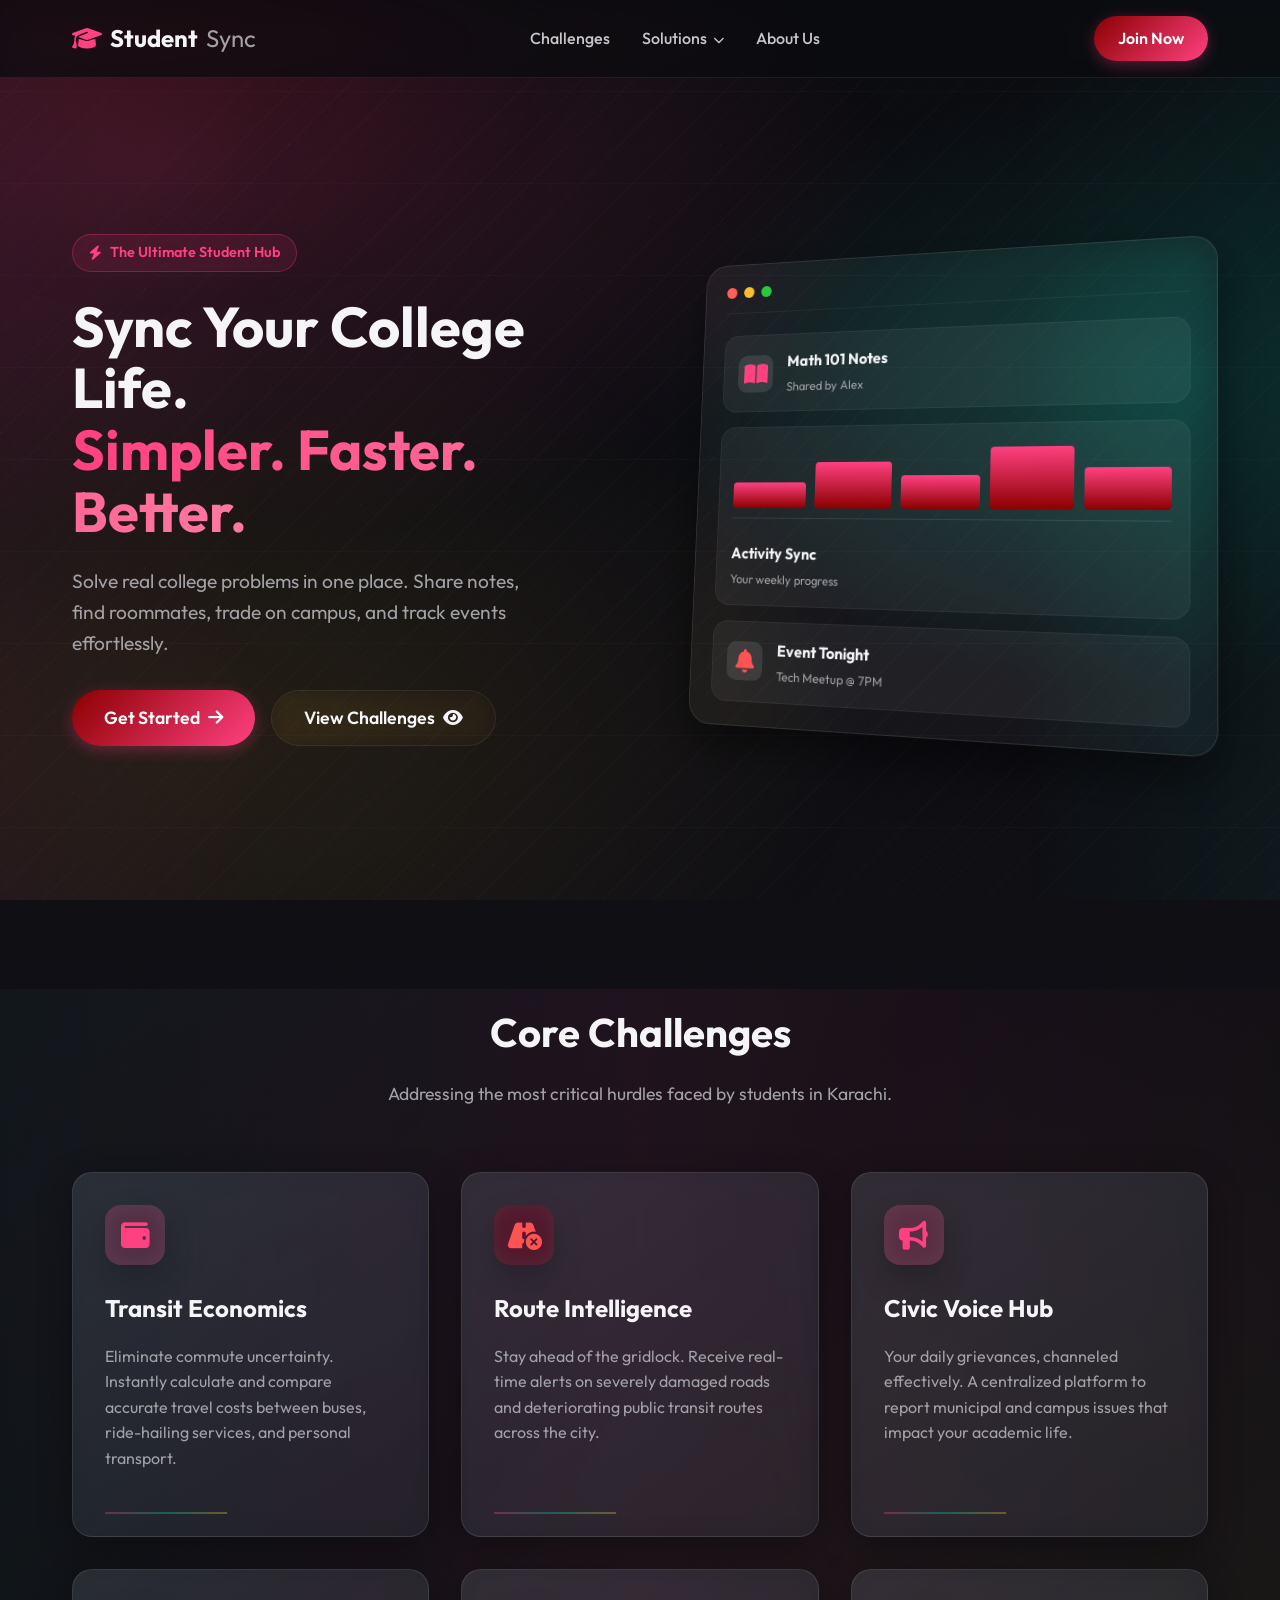
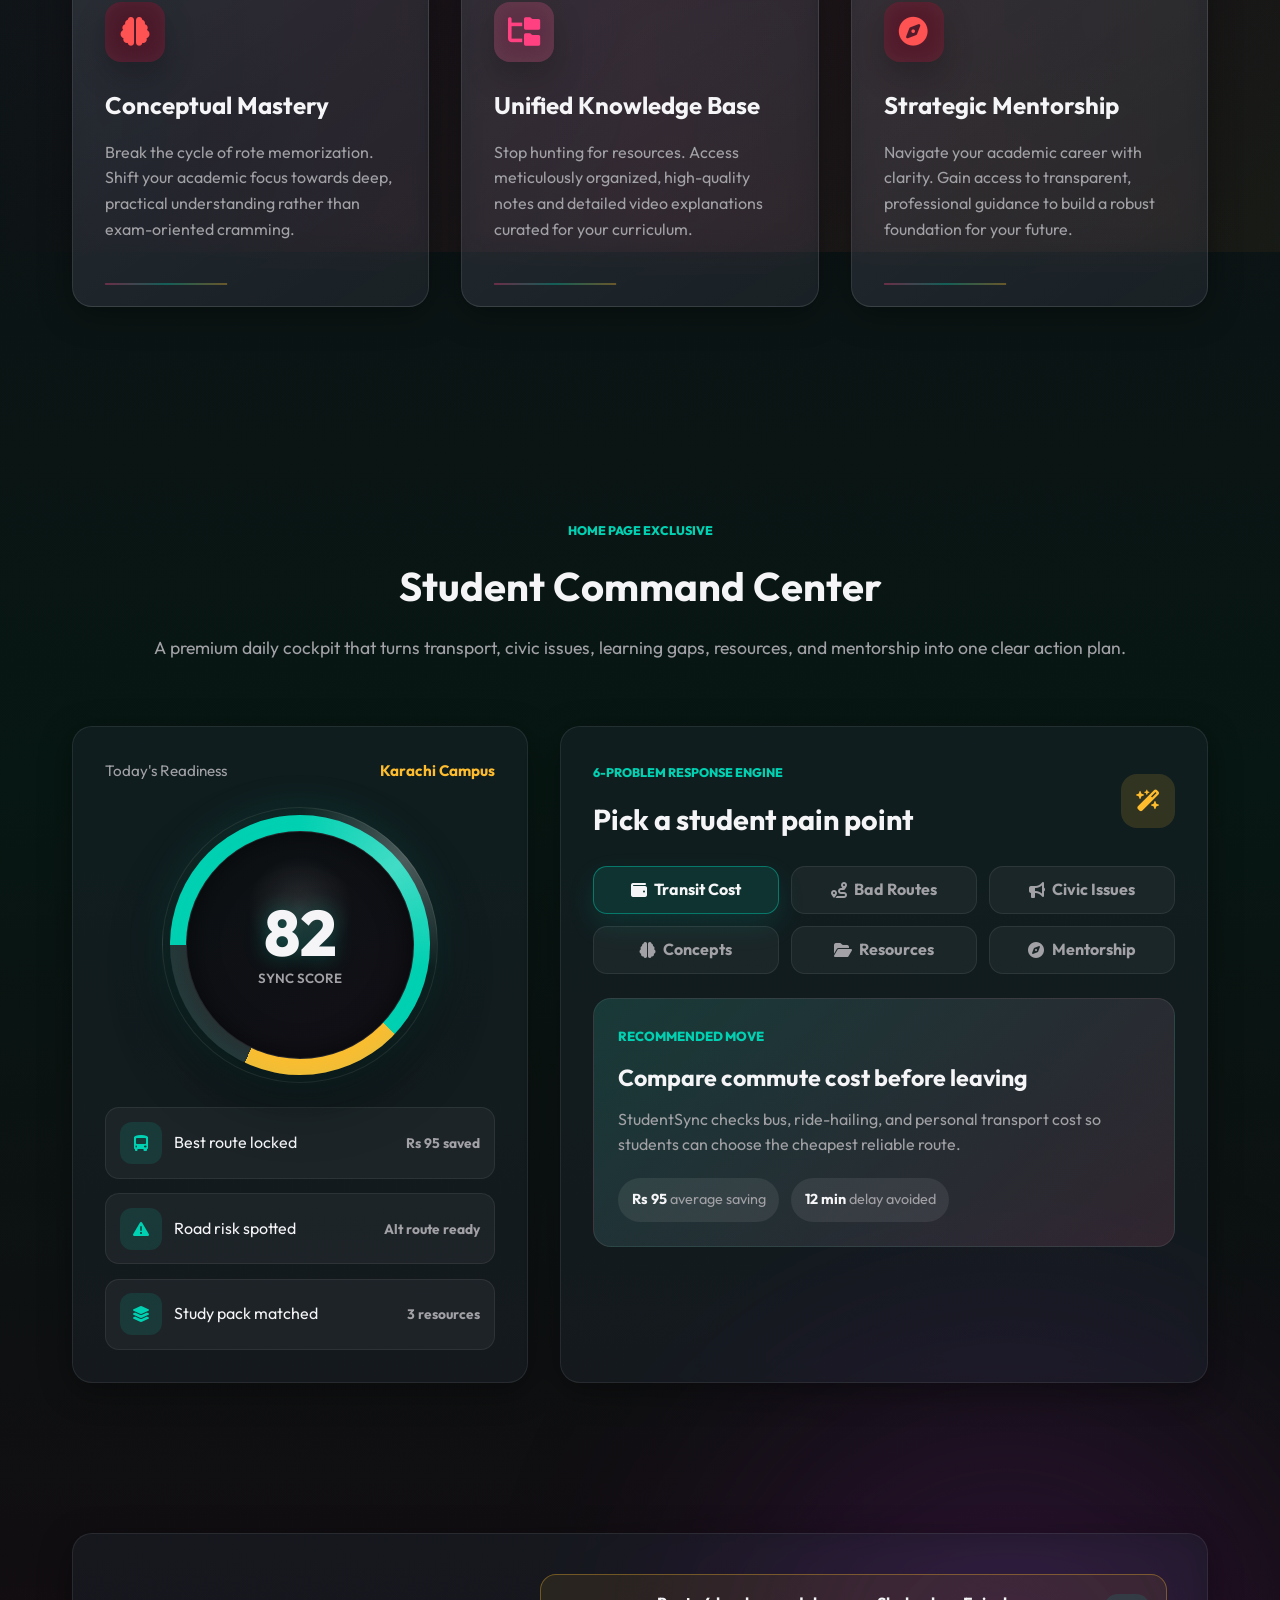
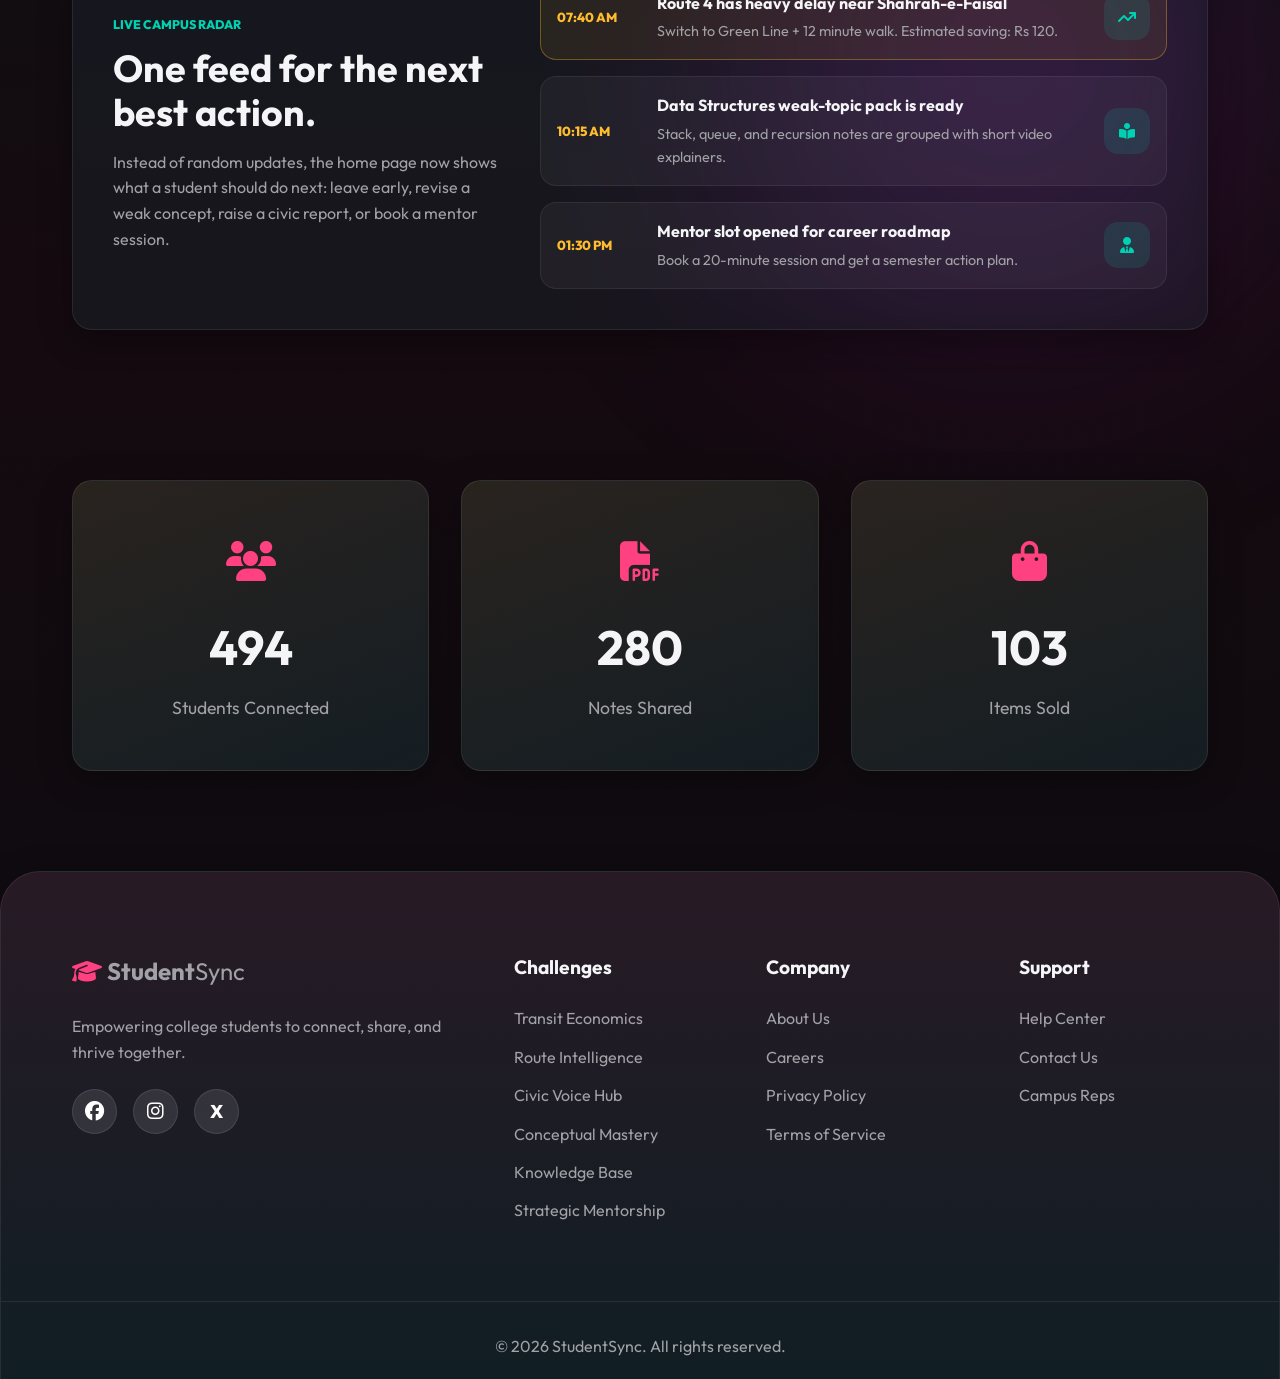
==== commit 7bc0583e: "add new features update footer and navbar" ====
--- a/index.html
+++ b/index.html
@@ -312,9 +312,9 @@
                 </a>
                 <p>Empowering college students to connect, share, and thrive together.</p>
                 <div class="social-links">
-                    <a href="#"><i class="fa-brands fa-twitter"></i></a>
-                    <a href="#"><i class="fa-brands fa-instagram"></i></a>
-                    <a href="#"><i class="fa-brands fa-discord"></i></a>
+                    <a href="https://www.facebook.com/login" target="_blank" rel="noopener noreferrer" aria-label="Facebook login"><i class="fa-brands fa-facebook"></i></a>
+                    <a href="https://www.instagram.com/accounts/login/" target="_blank" rel="noopener noreferrer" aria-label="Instagram login"><i class="fa-brands fa-instagram"></i></a>
+                    <a href="https://x.com/i/flow/login" target="_blank" rel="noopener noreferrer" aria-label="X login" class="social-x"><span>X</span></a>
                 </div>
             </div>
             <div class="footer-col">
--- a/style.css
+++ b/style.css
@@ -27,11 +27,42 @@
 }
 
 body {
-    background-color: var(--bg-dark);
+    background:
+        linear-gradient(180deg, #0b0c10 0%, #111016 28%, #071713 52%, #150a10 76%, #0b0c10 100%);
     color: var(--text-white);
     line-height: 1.6;
     overflow-x: hidden;
     position: relative;
+    min-height: 100vh;
+    isolation: isolate;
+}
+
+body::before {
+    content: '';
+    position: fixed;
+    inset: 0;
+    z-index: -3;
+    pointer-events: none;
+    background:
+        radial-gradient(1200px 620px at 12% 18%, rgba(255, 64, 129, 0.18), transparent 62%),
+        radial-gradient(900px 520px at 92% 42%, rgba(0, 209, 178, 0.12), transparent 60%),
+        radial-gradient(1000px 680px at 18% 82%, rgba(255, 189, 46, 0.09), transparent 64%),
+        linear-gradient(115deg, rgba(255, 255, 255, 0.045) 0 1px, transparent 1px 100%),
+        linear-gradient(0deg, rgba(255, 255, 255, 0.018) 0 1px, transparent 1px 100%);
+    background-size: auto, auto, auto, 72px 72px, 100% 92px;
+}
+
+body::after {
+    content: '';
+    position: fixed;
+    inset: 0;
+    z-index: -2;
+    pointer-events: none;
+    background:
+        linear-gradient(90deg, rgba(255, 64, 129, 0.08), transparent 20%, transparent 80%, rgba(0, 209, 178, 0.07)),
+        repeating-linear-gradient(135deg, rgba(255, 255, 255, 0.018) 0 1px, transparent 1px 18px);
+    mix-blend-mode: screen;
+    opacity: 0.7;
 }
 
 /* Background Gradients */
@@ -69,7 +100,9 @@
 
 .text-gradient {
     background: linear-gradient(90deg, var(--accent-coral), #ff79a1);
+    background-clip: text;
     -webkit-background-clip: text;
+    color: transparent;
     -webkit-text-fill-color: transparent;
 }
 
@@ -128,6 +161,7 @@
     border-radius: 20px;
     box-shadow: var(--glass-shadow);
     transition: var(--transition);
+    position: relative;
 }
 
 .glass-card:hover {
@@ -211,6 +245,15 @@
     display: inline-block;
 }
 
+.dropdown::after {
+    content: '';
+    position: absolute;
+    top: 100%;
+    left: 0;
+    width: 100%;
+    height: 14px;
+}
+
 .dropdown-content {
     display: none;
     position: absolute;
@@ -222,10 +265,19 @@
     border: 1px solid var(--glass-border);
     border-radius: 12px;
     z-index: 1001;
-    top: 150%;
+    top: calc(100% + 6px);
     left: 0;
     overflow: hidden;
     padding: 0.5rem 0;
+}
+
+.dropdown-content::before {
+    content: '';
+    position: absolute;
+    top: -10px;
+    left: 0;
+    width: 100%;
+    height: 10px;
 }
 
 .dropdown-content a {
@@ -399,6 +451,20 @@
 /* Features Section */
 .features {
     padding: 100px 0;
+    position: relative;
+    overflow: hidden;
+}
+
+.features::before {
+    content: '';
+    position: absolute;
+    inset: 8% -10% auto -10%;
+    height: 78%;
+    pointer-events: none;
+    background:
+        linear-gradient(90deg, transparent, rgba(255, 64, 129, 0.08), transparent),
+        linear-gradient(135deg, rgba(0, 209, 178, 0.06), transparent 45%, rgba(255, 189, 46, 0.055));
+    opacity: 0.85;
 }
 
 .section-header {
@@ -420,12 +486,64 @@
     display: grid;
     grid-template-columns: repeat(auto-fit, minmax(280px, 1fr));
     gap: 2rem;
+    position: relative;
+    z-index: 1;
 }
 
 .feature-card {
     padding: 2rem;
     display: flex;
     flex-direction: column;
+    min-height: 310px;
+    position: relative;
+    overflow: hidden;
+    background:
+        linear-gradient(145deg, rgba(255, 255, 255, 0.075), rgba(255, 255, 255, 0.025)),
+        rgba(31, 40, 51, 0.42);
+    border-color: rgba(255, 255, 255, 0.1);
+    transform: translateY(0);
+}
+
+.feature-card::before {
+    content: '';
+    position: absolute;
+    inset: 0;
+    background:
+        linear-gradient(120deg, transparent 0 35%, rgba(255, 255, 255, 0.13) 48%, transparent 62%),
+        linear-gradient(180deg, rgba(255, 64, 129, 0.14), transparent 32%);
+    transform: translateX(-115%);
+    transition: transform 0.8s ease;
+    pointer-events: none;
+}
+
+.feature-card::after {
+    content: '';
+    position: absolute;
+    left: 2rem;
+    right: 2rem;
+    bottom: 1.35rem;
+    height: 2px;
+    border-radius: 999px;
+    background: linear-gradient(90deg, var(--accent-coral), var(--accent-mint), var(--accent-gold));
+    opacity: 0.34;
+    transform: scaleX(0.42);
+    transform-origin: left;
+    transition: var(--transition);
+}
+
+.feature-card:hover {
+    transform: translateY(-14px) scale(1.012);
+    border-color: rgba(0, 209, 178, 0.32);
+    box-shadow: 0 22px 60px rgba(0, 0, 0, 0.44), 0 0 40px rgba(0, 209, 178, 0.1);
+}
+
+.feature-card:hover::before {
+    transform: translateX(115%);
+}
+
+.feature-card:hover::after {
+    opacity: 1;
+    transform: scaleX(1);
 }
 
 .feature-icon {
@@ -437,6 +555,14 @@
     justify-content: center;
     font-size: 1.8rem;
     margin-bottom: 1.5rem;
+    position: relative;
+    z-index: 1;
+    box-shadow: inset 0 0 20px rgba(255, 255, 255, 0.06), 0 14px 30px rgba(0, 0, 0, 0.22);
+    transition: var(--transition);
+}
+
+.feature-icon i {
+    transition: transform 0.35s ease;
 }
 
 .bg-accent {
@@ -452,12 +578,24 @@
 .feature-card h3 {
     font-size: 1.5rem;
     margin-bottom: 1rem;
+    position: relative;
+    z-index: 1;
 }
 
 .feature-card p {
     color: var(--text-muted);
     margin-bottom: 2rem;
     flex-grow: 1;
+    position: relative;
+    z-index: 1;
+}
+
+.feature-card:hover .feature-icon {
+    transform: translateY(-4px) rotate(-3deg);
+}
+
+.feature-card:hover .feature-icon i {
+    transform: scale(1.12);
 }
 
 /* Student Command Center */
@@ -513,10 +651,38 @@
     border-radius: 50%;
     display: grid;
     place-items: center;
+    align-content: center;
+    text-align: center;
+    position: relative;
+    isolation: isolate;
     background:
-        radial-gradient(circle at center, var(--bg-dark) 0 52%, transparent 53%),
-        conic-gradient(var(--accent-mint) 0 82%, rgba(255, 255, 255, 0.08) 82% 100%);
-    box-shadow: inset 0 0 35px rgba(0, 209, 178, 0.12), 0 0 45px rgba(0, 209, 178, 0.14);
+        conic-gradient(from -90deg, var(--accent-mint) 0 62%, var(--accent-gold) 62% 82%, rgba(255, 255, 255, 0.09) 82% 100%);
+    box-shadow: inset 0 0 32px rgba(0, 209, 178, 0.12), 0 24px 60px rgba(0, 0, 0, 0.42), 0 0 45px rgba(0, 209, 178, 0.16);
+    animation: meterBreath 4.8s ease-in-out infinite;
+}
+
+.readiness-meter::before {
+    content: '';
+    position: absolute;
+    inset: 16px;
+    border-radius: 50%;
+    z-index: -1;
+    background:
+        radial-gradient(circle at 50% 34%, rgba(255, 255, 255, 0.12), transparent 28%),
+        linear-gradient(145deg, #0c1113, #121017);
+    border: 1px solid rgba(255, 255, 255, 0.09);
+    box-shadow: inset 0 0 28px rgba(0, 0, 0, 0.55);
+}
+
+.readiness-meter::after {
+    content: '';
+    position: absolute;
+    inset: -8px;
+    border-radius: 50%;
+    z-index: -2;
+    border: 1px solid rgba(255, 255, 255, 0.08);
+    background: conic-gradient(from 0deg, transparent, rgba(255, 255, 255, 0.26), transparent 28%);
+    animation: meterOrbit 8s linear infinite;
 }
 
 .readiness-meter span {
@@ -524,13 +690,17 @@
     font-size: 4rem;
     font-weight: 800;
     line-height: 1;
+    color: var(--text-white);
+    text-shadow: 0 0 22px rgba(0, 209, 178, 0.32);
 }
 
 .readiness-meter small {
     display: block;
-    margin-top: 0.35rem;
+    margin-top: 0.2rem;
     color: var(--text-muted);
     font-weight: 600;
+    text-transform: uppercase;
+    letter-spacing: 0;
 }
 
 .readiness-list {
@@ -858,6 +1028,7 @@
 /* Stats Section */
 .stats-section {
     padding: 50px 0 100px;
+    position: relative;
 }
 
 .stats-grid {
@@ -869,6 +1040,28 @@
 .stat-card {
     text-align: center;
     padding: 3rem 2rem;
+    overflow: hidden;
+    background:
+        linear-gradient(160deg, rgba(255, 189, 46, 0.08), rgba(0, 209, 178, 0.04)),
+        var(--glass-bg);
+}
+
+.stat-card::before {
+    content: '';
+    position: absolute;
+    inset: 0;
+    background: linear-gradient(120deg, transparent, rgba(255, 255, 255, 0.11), transparent);
+    transform: translateX(-120%);
+    transition: transform 0.7s ease;
+}
+
+.stat-card:hover::before {
+    transform: translateX(120%);
+}
+
+.stat-card > * {
+    position: relative;
+    z-index: 1;
 }
 
 .stat-icon {
@@ -893,6 +1086,9 @@
     padding: 80px 0 20px;
     border-radius: 40px 40px 0 0;
     border-bottom: none;
+    background:
+        linear-gradient(180deg, rgba(255, 64, 129, 0.08), rgba(0, 209, 178, 0.045)),
+        var(--glass-bg);
 }
 
 .footer-container {
@@ -998,13 +1194,13 @@
 /* Animations */
 .animate-on-scroll {
     opacity: 0;
-    transform: translateY(30px);
-    transition: opacity 0.8s ease, transform 0.8s ease;
+    transform: translateY(34px) scale(0.985);
+    transition: opacity 0.85s ease, transform 0.85s cubic-bezier(0.2, 0.8, 0.2, 1);
 }
 
 .animate-on-scroll.visible {
     opacity: 1;
-    transform: translateY(0);
+    transform: translateY(0) scale(1);
 }
 
 @keyframes float {
@@ -1015,6 +1211,46 @@
 
 .floating {
     animation: float 4s ease-in-out infinite;
+}
+
+@keyframes meterBreath {
+    0%, 100% {
+        box-shadow: inset 0 0 32px rgba(0, 209, 178, 0.12), 0 24px 60px rgba(0, 0, 0, 0.42), 0 0 45px rgba(0, 209, 178, 0.16);
+    }
+    50% {
+        box-shadow: inset 0 0 40px rgba(255, 189, 46, 0.14), 0 28px 72px rgba(0, 0, 0, 0.5), 0 0 62px rgba(0, 209, 178, 0.24);
+    }
+}
+
+@keyframes meterOrbit {
+    to { transform: rotate(360deg); }
+}
+
+@keyframes panelGlow {
+    0%, 100% { border-color: rgba(255, 255, 255, 0.08); }
+    50% { border-color: rgba(0, 209, 178, 0.22); }
+}
+
+.readiness-list div,
+.radar-item,
+.solution-result {
+    transition: transform 0.35s ease, border-color 0.35s ease, background 0.35s ease;
+}
+
+.readiness-list div:hover,
+.radar-item:hover {
+    transform: translateX(6px);
+    border-color: rgba(0, 209, 178, 0.28);
+    background: rgba(255, 255, 255, 0.07);
+}
+
+.solution-engine,
+.readiness-panel {
+    animation: panelGlow 7s ease-in-out infinite;
+}
+
+.solution-engine {
+    animation-delay: 1.2s;
 }
 
 /* Responsive Design */
@@ -1046,6 +1282,423 @@
     }
 }
 
+/* Transit Calculator Mockup */
+.transit-calculator {
+    padding: 0;
+    overflow: hidden;
+    border-color: rgba(0, 209, 178, 0.32);
+    box-shadow: 0 24px 70px rgba(0, 0, 0, 0.62), 0 0 42px rgba(0, 209, 178, 0.16);
+}
+
+.transit-calculator::before {
+    content: '';
+    position: absolute;
+    inset: 0;
+    pointer-events: none;
+    background:
+        linear-gradient(135deg, rgba(255, 255, 255, 0.1), transparent 32%),
+        radial-gradient(circle at 88% 12%, rgba(255, 189, 46, 0.15), transparent 30%);
+    opacity: 0.8;
+}
+
+.transit-calc-header,
+.transit-calc-body,
+.transit-calc-footer {
+    position: relative;
+    z-index: 1;
+}
+
+.transit-calc-header {
+    padding: 1.25rem;
+    background: linear-gradient(180deg, rgba(0, 0, 0, 0.34), rgba(0, 0, 0, 0.1));
+    border-bottom: 1px solid rgba(255, 255, 255, 0.07);
+}
+
+.calc-status-row {
+    display: flex;
+    align-items: center;
+    justify-content: space-between;
+    gap: 1rem;
+    margin-bottom: 1rem;
+    font-size: 0.78rem;
+    color: var(--text-muted);
+    text-transform: uppercase;
+    letter-spacing: 0;
+}
+
+.calc-status-row span,
+.calc-status-row strong {
+    display: inline-flex;
+    align-items: center;
+    gap: 0.45rem;
+}
+
+.calc-status-row strong {
+    color: var(--accent-gold);
+    font-weight: 700;
+}
+
+.calc-status-row i {
+    color: var(--accent-mint);
+}
+
+.calc-route-row {
+    display: grid;
+    grid-template-columns: 1fr 42px 1fr;
+    gap: 0.75rem;
+    align-items: center;
+    margin-bottom: 0.35rem;
+}
+
+.calc-field {
+    display: grid;
+    gap: 0.45rem;
+}
+
+.calc-field > span {
+    color: var(--text-muted);
+    font-size: 0.78rem;
+    font-weight: 700;
+    text-transform: uppercase;
+    letter-spacing: 0;
+}
+
+.calc-select-wrap {
+    position: relative;
+}
+
+.calc-select-wrap i {
+    position: absolute;
+    left: 12px;
+    top: 50%;
+    transform: translateY(-50%);
+    z-index: 1;
+    color: var(--accent-mint);
+    pointer-events: none;
+}
+
+.calc-select {
+    width: 100%;
+    min-height: 44px;
+    padding: 0.65rem 2.15rem 0.65rem 2.35rem;
+    background: rgba(255, 255, 255, 0.06);
+    color: var(--text-white);
+    border: 1px solid rgba(255, 255, 255, 0.11);
+    border-radius: 10px;
+    outline: none;
+    appearance: none;
+    font-family: inherit;
+    font-size: 0.9rem;
+    font-weight: 700;
+    cursor: pointer;
+    transition: var(--transition);
+    background-image: url("data:image/svg+xml;charset=US-ASCII,%3Csvg%20xmlns%3D%22http%3A%2F%2Fwww.w3.org%2F2000%2Fsvg%22%20width%3D%22292.4%22%20height%3D%22292.4%22%3E%3Cpath%20fill%3D%22%23a1a1a6%22%20d%3D%22M287%2069.4a17.6%2017.6%200%200%200-13-5.4H18.4c-5%200-9.3%201.8-12.9%205.4A17.6%2017.6%200%200%200%200%2082.2c0%205%201.8%209.3%205.4%2012.9l128%20127.9c3.6%203.6%207.8%205.4%2012.8%205.4s9.2-1.8%2012.8-5.4L287%2095c3.5-3.5%205.4-7.8%205.4-12.8%200-5-1.9-9.2-5.5-12.8z%22%2F%3E%3C%2Fsvg%3E");
+    background-repeat: no-repeat;
+    background-position: right 12px top 50%;
+    background-size: 10px auto;
+}
+
+.calc-select option {
+    background: var(--bg-dark);
+    color: var(--text-white);
+}
+
+.calc-select:hover,
+.calc-select:focus {
+    border-color: rgba(0, 209, 178, 0.5);
+    box-shadow: 0 0 0 4px rgba(0, 209, 178, 0.08);
+}
+
+.calc-route-swap {
+    width: 42px;
+    height: 42px;
+    display: grid;
+    place-items: center;
+    border-radius: 50%;
+    color: var(--accent-gold);
+    background: rgba(255, 189, 46, 0.1);
+    border: 1px solid rgba(255, 189, 46, 0.22);
+    cursor: pointer;
+    font-family: inherit;
+    font-size: 0.95rem;
+    transition: transform 0.25s ease, background 0.2s ease, border-color 0.2s ease, box-shadow 0.2s ease;
+    align-self: center;
+}
+
+.calc-route-swap:hover {
+    background: rgba(255, 189, 46, 0.2);
+    border-color: rgba(255, 189, 46, 0.45);
+    box-shadow: 0 0 16px rgba(255, 189, 46, 0.15);
+}
+
+.calc-route-swap:active,
+.calc-route-swap.is-swapping {
+    transform: rotate(180deg);
+}
+
+.calc-dest-group {
+    min-width: 0;
+}
+
+.calc-dest-dropdowns {
+    display: grid;
+    gap: 0.45rem;
+}
+
+.calc-dest-hint {
+    margin: -0.35rem 0 0.85rem;
+    font-size: 0.74rem;
+    color: var(--text-muted);
+    text-align: center;
+}
+
+.calc-tabs {
+    display: grid;
+    grid-template-columns: repeat(4, 1fr);
+    gap: 0.4rem;
+    background: rgba(255, 255, 255, 0.055);
+    padding: 0.35rem;
+    border-radius: 14px;
+    border: 1px solid rgba(255, 255, 255, 0.06);
+}
+
+.calc-tab {
+    min-height: 42px;
+    padding: 0.55rem 0.65rem;
+    border: 1px solid transparent;
+    border-radius: 10px;
+    background: transparent;
+    color: var(--text-muted);
+    font-weight: 700;
+    font-size: 0.8rem;
+    cursor: pointer;
+    transition: var(--transition);
+}
+
+.calc-tab i {
+    margin-right: 0.25rem;
+}
+
+.calc-tab:hover {
+    color: var(--text-white);
+    background: rgba(255, 255, 255, 0.07);
+}
+
+.calc-tab.active {
+    background: linear-gradient(135deg, rgba(0, 209, 178, 0.22), rgba(255, 64, 129, 0.12));
+    color: var(--text-white);
+    border-color: rgba(0, 209, 178, 0.36);
+    box-shadow: 0 8px 18px rgba(0, 209, 178, 0.12);
+}
+
+.transit-calc-body {
+    padding: 1.25rem;
+    min-height: 430px;
+    display: grid;
+    gap: 1rem;
+}
+
+.calc-content,
+.calc-insights {
+    transition: opacity 0.18s ease, transform 0.18s ease;
+}
+
+.calc-content.is-updating,
+.calc-insights.is-updating {
+    opacity: 0;
+    transform: translateY(8px);
+}
+
+.calc-main-card {
+    display: grid;
+    grid-template-columns: 66px 1fr;
+    gap: 1rem;
+    align-items: center;
+    padding: 1rem;
+    min-height: 142px;
+    border-radius: 18px;
+    border: 1px solid rgba(255, 255, 255, 0.09);
+    background:
+        linear-gradient(135deg, rgba(255, 255, 255, 0.09), rgba(255, 255, 255, 0.025)),
+        rgba(0, 0, 0, 0.18);
+}
+
+.calc-main-card.ride { box-shadow: inset 4px 0 0 rgba(255, 64, 129, 0.78); }
+.calc-main-card.bus { box-shadow: inset 4px 0 0 rgba(255, 189, 46, 0.82); }
+.calc-main-card.carpool { box-shadow: inset 4px 0 0 rgba(0, 209, 178, 0.82); }
+.calc-main-card.shuttle { box-shadow: inset 4px 0 0 rgba(142, 36, 170, 0.82); }
+
+.calc-icon {
+    width: 66px;
+    height: 66px;
+    display: grid;
+    place-items: center;
+    border-radius: 18px;
+    font-size: 1.8rem;
+    color: var(--text-white);
+    background: rgba(255, 255, 255, 0.08);
+    animation: bounce 2.4s infinite ease-in-out;
+}
+
+.calc-price-block span {
+    color: var(--accent-mint);
+    font-size: 0.78rem;
+    font-weight: 800;
+    text-transform: uppercase;
+}
+
+.calc-price-block h3 {
+    margin: 0.1rem 0;
+    font-size: 2.3rem;
+    line-height: 1;
+}
+
+.calc-price-block h3 small {
+    color: var(--text-muted);
+    font-size: 0.95rem;
+    text-decoration: line-through;
+    font-weight: 600;
+}
+
+.calc-price-block p {
+    color: var(--text-muted);
+    font-size: 0.9rem;
+}
+
+.calc-live-pill {
+    grid-column: 1 / -1;
+    display: inline-flex;
+    width: fit-content;
+    align-items: center;
+    gap: 0.45rem;
+    padding: 0.35rem 0.7rem;
+    border-radius: 999px;
+    color: var(--accent-gold);
+    background: rgba(255, 189, 46, 0.1);
+    border: 1px solid rgba(255, 189, 46, 0.2);
+    font-size: 0.78rem;
+    font-weight: 700;
+}
+
+.calc-live-pill i {
+    font-size: 0.45rem;
+    color: var(--accent-mint);
+}
+
+.calc-metric-grid {
+    display: grid;
+    grid-template-columns: repeat(4, 1fr);
+    gap: 0.65rem;
+    margin: 0.8rem 0;
+}
+
+.calc-metric-grid div,
+.calc-insights div {
+    padding: 0.75rem;
+    border-radius: 14px;
+    border: 1px solid rgba(255, 255, 255, 0.075);
+    background: rgba(255, 255, 255, 0.045);
+}
+
+.calc-metric-grid span,
+.calc-insights span {
+    display: block;
+    color: var(--text-muted);
+    font-size: 0.76rem;
+    font-weight: 700;
+}
+
+.calc-metric-grid strong,
+.calc-insights strong {
+    color: var(--text-white);
+    font-size: 0.95rem;
+}
+
+.calc-compare-list {
+    display: grid;
+    gap: 0.5rem;
+}
+
+.calc-option-row {
+    display: grid;
+    grid-template-columns: 1.35fr 0.7fr 0.6fr 1fr;
+    gap: 0.5rem;
+    align-items: center;
+    min-height: 48px;
+    padding: 0.65rem 0.75rem;
+    border-radius: 14px;
+    color: var(--text-muted);
+    border: 1px solid rgba(255, 255, 255, 0.06);
+    background: rgba(255, 255, 255, 0.035);
+}
+
+.calc-option-row.active {
+    color: var(--text-white);
+    border-color: rgba(0, 209, 178, 0.35);
+    background: rgba(0, 209, 178, 0.09);
+}
+
+.calc-option-row > div:first-child {
+    display: flex;
+    align-items: center;
+    gap: 0.5rem;
+}
+
+.calc-option-row i {
+    color: var(--accent-mint);
+}
+
+.calc-option-row span {
+    color: var(--text-white);
+    font-weight: 800;
+}
+
+.calc-option-row small {
+    font-size: 0.82rem;
+}
+
+.calc-row-badges {
+    display: flex;
+    flex-wrap: wrap;
+    justify-content: flex-end;
+    gap: 0.25rem;
+}
+
+.calc-row-badges span {
+    padding: 0.2rem 0.45rem;
+    border-radius: 999px;
+    background: rgba(255, 189, 46, 0.12);
+    border: 1px solid rgba(255, 189, 46, 0.2);
+    color: var(--accent-gold);
+    font-size: 0.68rem;
+}
+
+.calc-insights {
+    display: grid;
+    grid-template-columns: repeat(3, 1fr);
+    gap: 0.65rem;
+}
+
+.calc-insights i {
+    color: var(--accent-coral);
+    margin-bottom: 0.4rem;
+}
+
+.transit-calc-footer {
+    padding: 1rem 1.25rem;
+    background: rgba(0, 209, 178, 0.1);
+    border-top: 1px solid rgba(0, 209, 178, 0.22);
+    text-align: center;
+    color: var(--accent-mint);
+    font-weight: 800;
+    font-size: 0.92rem;
+}
+
+@keyframes bounce {
+    0%, 100% { transform: translateY(0); }
+    50% { transform: translateY(-10px); }
+}
+
 @media (max-width: 768px) {
     .nav-links {
         display: none;
@@ -1093,6 +1746,55 @@
         text-align: left;
     }
 
+    .calc-route-row,
+    .calc-metric-grid {
+        grid-template-columns: repeat(2, 1fr);
+    }
+
+    .calc-insights {
+        grid-template-columns: 1fr;
+    }
+
+    .calc-route-swap {
+        width: 38px;
+        height: 38px;
+        margin: 0 auto;
+        transform: rotate(90deg);
+    }
+
+    .calc-tabs {
+        grid-template-columns: repeat(2, 1fr);
+    }
+
+    .transit-calc-body {
+        min-height: auto;
+    }
+
+    .calc-main-card {
+        grid-template-columns: 54px 1fr;
+    }
+
+    .calc-icon {
+        width: 54px;
+        height: 54px;
+        border-radius: 14px;
+        font-size: 1.45rem;
+    }
+
+    .calc-price-block h3 {
+        font-size: 1.85rem;
+    }
+
+    .calc-option-row {
+        grid-template-columns: 1fr 0.7fr;
+    }
+
+    .calc-option-row small,
+    .calc-row-badges {
+        grid-column: 1 / -1;
+        justify-content: flex-start;
+    }
+
     .radar-item {
         grid-template-columns: 1fr 44px;
     }
@@ -1101,3 +1803,408 @@
         grid-column: 1 / -1;
     }
 }
+
+@media (prefers-reduced-motion: reduce) {
+    *,
+    *::before,
+    *::after {
+        animation-duration: 0.01ms !important;
+        animation-iteration-count: 1 !important;
+        scroll-behavior: auto !important;
+        transition-duration: 0.01ms !important;
+    }
+}
+
+/* Student Tool Panels (Transit + Route) */
+.student-tools-section {
+    padding: 60px 0 80px;
+}
+
+.student-tools-grid {
+    display: grid;
+    grid-template-columns: 1fr 1fr;
+    gap: 2rem;
+    margin-top: 2.5rem;
+}
+
+.student-tool-panel {
+    padding: 2rem;
+    border-radius: 24px;
+    background: rgba(255, 255, 255, 0.04);
+    border: 1px solid rgba(255, 255, 255, 0.08);
+    backdrop-filter: blur(16px);
+}
+
+.student-tool-panel .tool-header {
+    display: flex;
+    align-items: flex-start;
+    gap: 1rem;
+    margin-bottom: 1.5rem;
+}
+
+.student-tool-panel .tool-icon {
+    width: 52px;
+    height: 52px;
+    border-radius: 14px;
+    display: flex;
+    align-items: center;
+    justify-content: center;
+    font-size: 1.3rem;
+    flex-shrink: 0;
+}
+
+.student-tool-panel h3 {
+    margin: 0 0 0.35rem;
+    font-size: 1.35rem;
+}
+
+.student-tool-panel .tool-desc {
+    color: var(--text-muted);
+    font-size: 0.92rem;
+    margin: 0;
+}
+
+.tool-controls {
+    display: grid;
+    grid-template-columns: repeat(3, 1fr);
+    gap: 0.75rem;
+    margin-bottom: 1.25rem;
+}
+
+.tool-controls label {
+    display: flex;
+    flex-direction: column;
+    gap: 0.35rem;
+    font-size: 0.8rem;
+    color: var(--text-muted);
+}
+
+.tool-controls input,
+.tool-controls select {
+    padding: 0.65rem 0.75rem;
+    border-radius: 10px;
+    border: 1px solid rgba(255, 255, 255, 0.12);
+    background: rgba(0, 0, 0, 0.25);
+    color: var(--text-white);
+    font-family: inherit;
+    font-size: 0.95rem;
+}
+
+.budget-meter {
+    margin-bottom: 1.25rem;
+}
+
+.budget-meter-track {
+    height: 12px;
+    border-radius: 999px;
+    background: rgba(255, 255, 255, 0.08);
+    overflow: hidden;
+    margin: 0.5rem 0;
+}
+
+.budget-meter-fill {
+    height: 100%;
+    border-radius: 999px;
+    transition: width 0.4s ease, background 0.3s ease;
+    width: 0;
+}
+
+.budget-status {
+    font-size: 0.9rem;
+    padding: 0.65rem 0.85rem;
+    border-radius: 10px;
+    display: flex;
+    align-items: center;
+    gap: 0.5rem;
+}
+
+.budget-status.good { background: rgba(0, 209, 178, 0.1); color: var(--accent-mint); }
+.budget-status.warn { background: rgba(255, 189, 46, 0.12); color: var(--accent-gold); }
+.budget-status.danger { background: rgba(255, 82, 82, 0.12); color: #ff5252; }
+
+.budget-modes {
+    display: flex;
+    flex-direction: column;
+    gap: 0.65rem;
+    margin-bottom: 1rem;
+}
+
+.budget-mode-row {
+    display: flex;
+    justify-content: space-between;
+    align-items: center;
+    gap: 1rem;
+    padding: 0.85rem 1rem;
+    border-radius: 12px;
+    background: rgba(255, 255, 255, 0.03);
+    border: 1px solid rgba(255, 255, 255, 0.06);
+}
+
+.budget-mode-row.recommended {
+    border-color: rgba(0, 209, 178, 0.35);
+    background: rgba(0, 209, 178, 0.06);
+}
+
+.budget-mode-info strong { display: block; margin-bottom: 0.15rem; }
+.budget-mode-info span { font-size: 0.8rem; color: var(--text-muted); }
+.budget-mode-stats { text-align: right; }
+.budget-mode-stats small { display: block; color: var(--text-muted); font-size: 0.78rem; }
+.budget-fit { font-size: 0.72rem; font-weight: 700; padding: 2px 8px; border-radius: 999px; display: inline-block; margin-top: 4px; }
+.budget-fit.fits { background: rgba(0, 209, 178, 0.15); color: var(--accent-mint); }
+.budget-fit.over { background: rgba(255, 82, 82, 0.15); color: #ff5252; }
+
+.tool-footnote {
+    font-size: 0.85rem;
+    color: var(--text-muted);
+    margin: 0;
+    line-height: 1.5;
+}
+
+.surge-chart {
+    display: flex;
+    align-items: flex-end;
+    gap: 4px;
+    height: 120px;
+    margin: 1rem 0;
+    padding: 0.5rem 0;
+}
+
+.surge-bar {
+    flex: 1;
+    display: flex;
+    flex-direction: column;
+    align-items: center;
+    height: 100%;
+    justify-content: flex-end;
+    gap: 4px;
+}
+
+.surge-bar-fill {
+    width: 100%;
+    border-radius: 4px 4px 0 0;
+    background: rgba(255, 189, 46, 0.5);
+    transition: height 0.3s ease;
+    min-height: 8px;
+}
+
+.surge-bar-fill.best { background: linear-gradient(180deg, var(--accent-mint), #00b894); }
+.surge-bar-fill.peak { background: linear-gradient(180deg, #ff5252, var(--accent-coral)); }
+
+.surge-bar span {
+    font-size: 0.65rem;
+    color: var(--text-muted);
+}
+
+.surge-insight {
+    padding: 0.75rem 1rem;
+    border-radius: 10px;
+    background: rgba(255, 255, 255, 0.04);
+    font-size: 0.88rem;
+    margin-bottom: 0.65rem;
+    line-height: 1.5;
+}
+
+.surge-insight i { margin-right: 6px; color: var(--accent-gold); }
+
+/* Departure Clock */
+.departure-hero {
+    text-align: center;
+    padding: 1.25rem;
+    border-radius: 16px;
+    background: rgba(255, 64, 129, 0.08);
+    border: 1px solid rgba(255, 64, 129, 0.2);
+    margin-bottom: 1rem;
+}
+
+.departure-label { display: block; font-size: 0.85rem; color: var(--text-muted); margin-bottom: 0.25rem; }
+.departure-time { font-size: 2.5rem; color: var(--accent-coral); display: block; line-height: 1.1; }
+.departure-sub { font-size: 0.9rem; color: var(--text-muted); }
+
+.departure-countdown {
+    padding: 0.85rem 1rem;
+    border-radius: 12px;
+    font-size: 0.92rem;
+    margin-bottom: 1rem;
+    display: flex;
+    align-items: center;
+    gap: 0.5rem;
+}
+
+.departure-countdown.calm { background: rgba(0, 209, 178, 0.1); color: var(--accent-mint); }
+.departure-countdown.urgent { background: rgba(255, 189, 46, 0.12); color: var(--accent-gold); }
+.departure-countdown.late { background: rgba(255, 82, 82, 0.12); color: #ff5252; }
+
+.departure-timeline {
+    display: flex;
+    flex-direction: column;
+    gap: 0.65rem;
+}
+
+.departure-step {
+    display: flex;
+    align-items: center;
+    gap: 0.85rem;
+    padding: 0.75rem 1rem;
+    border-radius: 12px;
+    background: rgba(255, 255, 255, 0.03);
+    border: 1px solid rgba(255, 255, 255, 0.06);
+}
+
+.departure-step i {
+    width: 36px;
+    height: 36px;
+    border-radius: 10px;
+    background: rgba(255, 64, 129, 0.12);
+    color: var(--accent-coral);
+    display: flex;
+    align-items: center;
+    justify-content: center;
+    flex-shrink: 0;
+}
+
+.departure-step strong { display: block; font-size: 0.95rem; }
+.departure-step small { color: var(--text-muted); font-size: 0.8rem; }
+
+/* Safety Checker */
+.safety-layout {
+    display: grid;
+    grid-template-columns: auto 1fr;
+    gap: 1.5rem;
+    align-items: center;
+    margin-bottom: 1.25rem;
+}
+
+.safety-ring-wrap {
+    position: relative;
+    width: 110px;
+    height: 110px;
+}
+
+.safety-ring-wrap svg {
+    transform: rotate(-90deg);
+}
+
+.safety-ring-bg {
+    fill: none;
+    stroke: rgba(255, 255, 255, 0.08);
+    stroke-width: 8;
+}
+
+.safety-ring-fill {
+    fill: none;
+    stroke-width: 8;
+    stroke-linecap: round;
+    stroke-dasharray: 283;
+    stroke-dashoffset: 283;
+    transition: stroke-dashoffset 0.6s ease, stroke 0.3s ease;
+}
+
+.safety-score-center {
+    position: absolute;
+    inset: 0;
+    display: flex;
+    flex-direction: column;
+    align-items: center;
+    justify-content: center;
+    font-size: 1.6rem;
+    font-weight: 800;
+}
+
+.safety-score-center small {
+    font-size: 0.65rem;
+    color: var(--text-muted);
+    font-weight: 600;
+}
+
+.night-toggle-wrap {
+    display: flex;
+    align-items: center;
+    gap: 0.75rem;
+    padding: 0.75rem 1rem;
+    border-radius: 12px;
+    background: rgba(142, 36, 170, 0.1);
+    border: 1px solid rgba(142, 36, 170, 0.25);
+    margin-bottom: 1rem;
+    cursor: pointer;
+}
+
+.night-toggle-wrap input { width: 18px; height: 18px; accent-color: var(--accent-violet); cursor: pointer; }
+.night-toggle-wrap span { font-size: 0.92rem; }
+
+.safety-metrics {
+    display: flex;
+    flex-direction: column;
+    gap: 0.75rem;
+    margin-bottom: 1rem;
+}
+
+.safety-metric span { font-size: 0.8rem; color: var(--text-muted); display: block; margin-bottom: 2px; }
+.safety-metric strong { font-size: 1rem; }
+
+.safety-mini-bar {
+    height: 4px;
+    border-radius: 999px;
+    background: rgba(255, 255, 255, 0.08);
+    margin-top: 4px;
+    overflow: hidden;
+}
+
+.safety-mini-bar div { height: 100%; border-radius: 999px; transition: width 0.4s ease; }
+
+.safety-alt-box {
+    padding: 0.85rem 1rem;
+    border-radius: 12px;
+    background: rgba(0, 209, 178, 0.08);
+    border: 1px solid rgba(0, 209, 178, 0.2);
+    font-size: 0.88rem;
+    margin-bottom: 1rem;
+    line-height: 1.5;
+}
+
+.safety-alt-box i { color: var(--accent-mint); margin-right: 6px; }
+
+.safety-tips {
+    list-style: none;
+    padding: 0;
+    margin: 0;
+    display: flex;
+    flex-direction: column;
+    gap: 0.5rem;
+}
+
+.safety-tips li {
+    font-size: 0.85rem;
+    color: var(--text-muted);
+    display: flex;
+    align-items: flex-start;
+    gap: 0.5rem;
+    line-height: 1.45;
+}
+
+.safety-tips li i { color: var(--accent-mint); margin-top: 2px; flex-shrink: 0; }
+
+/* X (Twitter) social icon fallback */
+.social-links a.social-x span {
+    font-family: 'Outfit', sans-serif;
+    font-weight: 800;
+    font-size: 1.15rem;
+    line-height: 1;
+    letter-spacing: -0.04em;
+    color: #ffffff;
+}
+
+@media (max-width: 992px) {
+    .student-tools-grid {
+        grid-template-columns: 1fr;
+    }
+
+    .tool-controls {
+        grid-template-columns: 1fr;
+    }
+
+    .safety-layout {
+        grid-template-columns: 1fr;
+        justify-items: center;
+        text-align: center;
+    }
+}
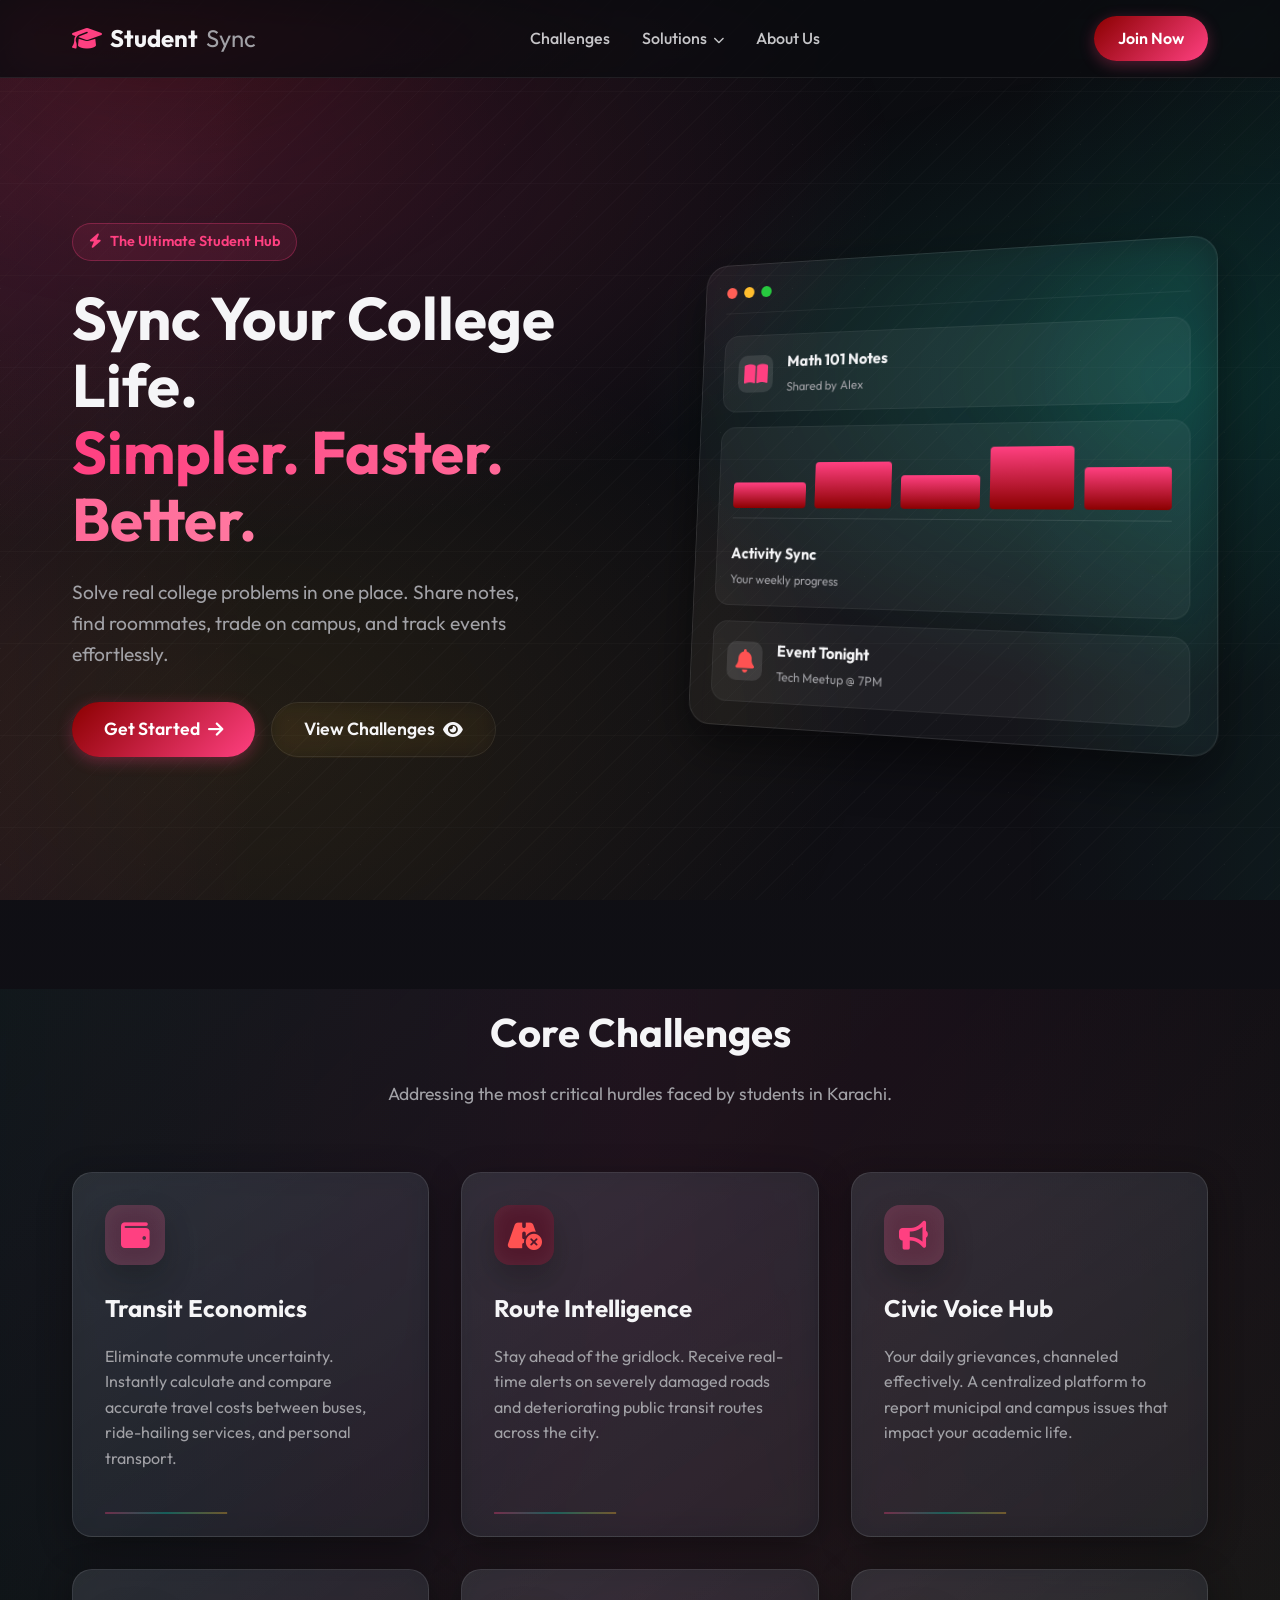
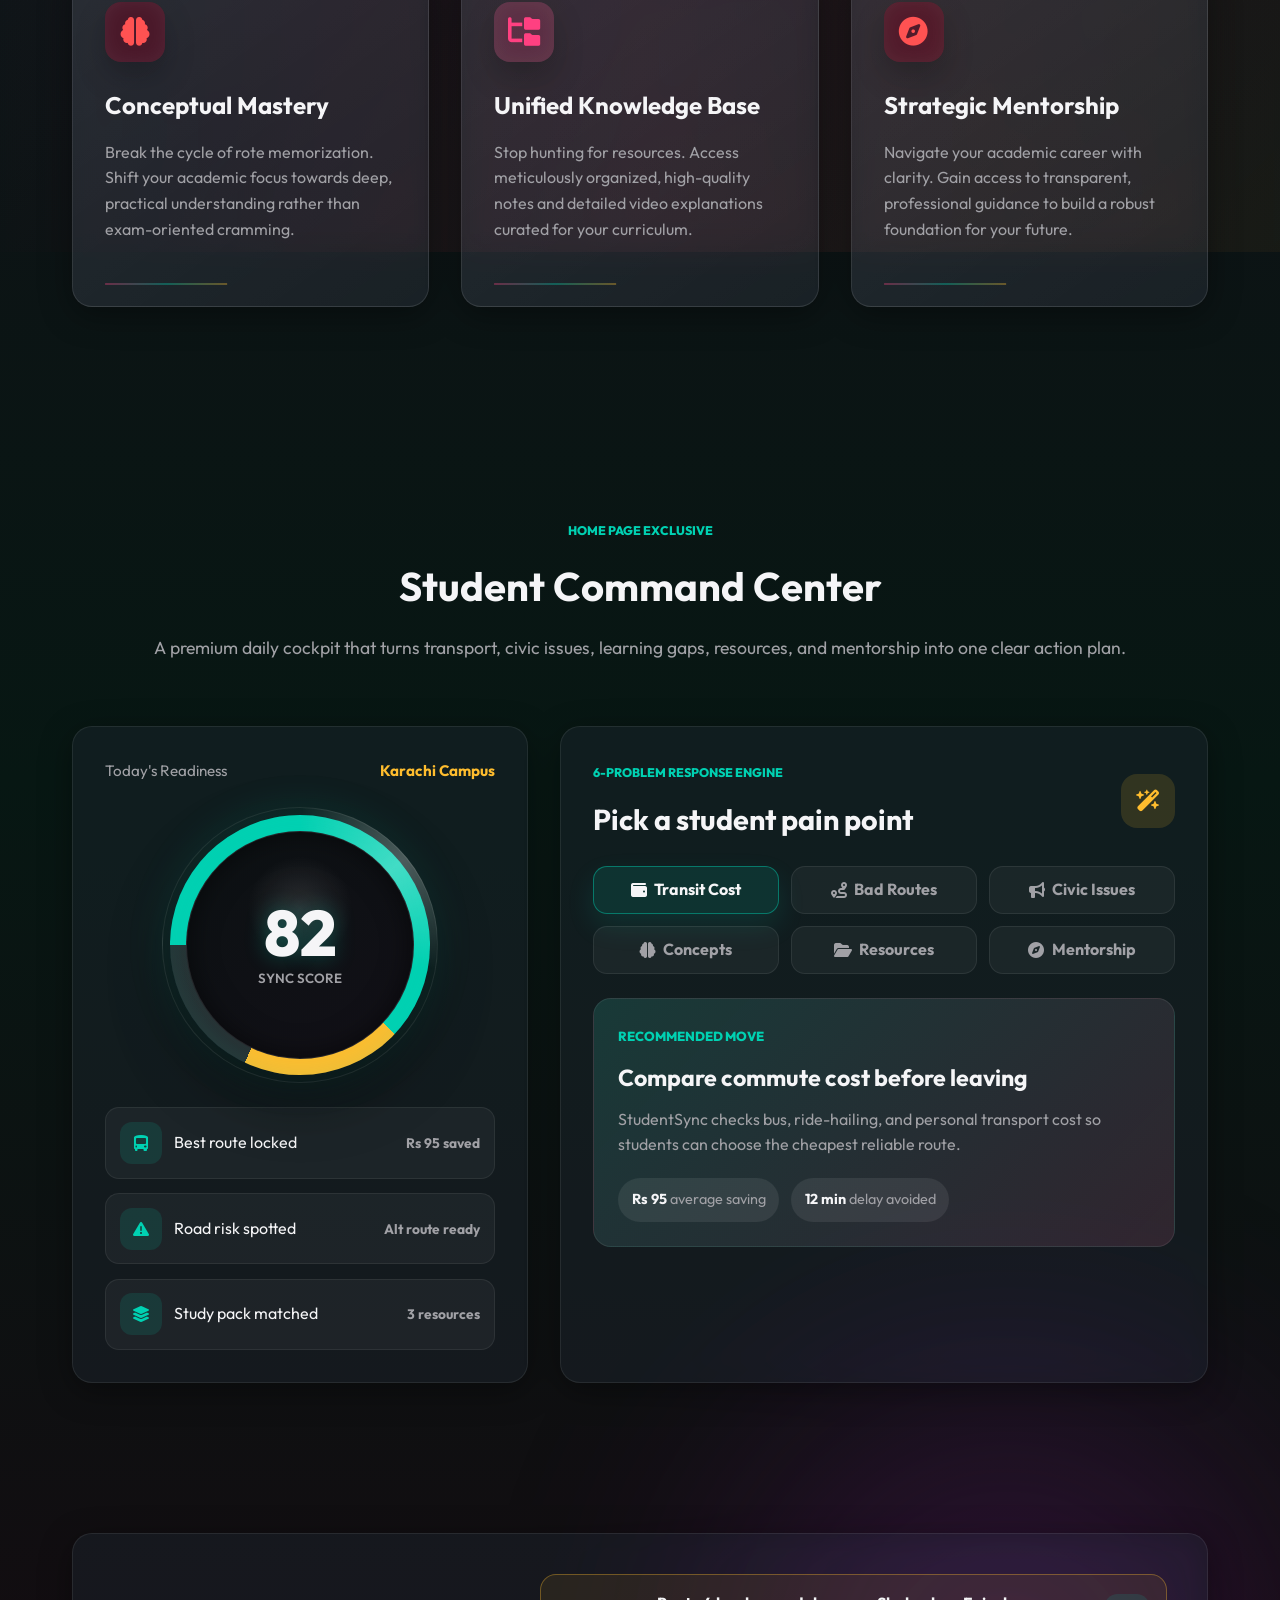
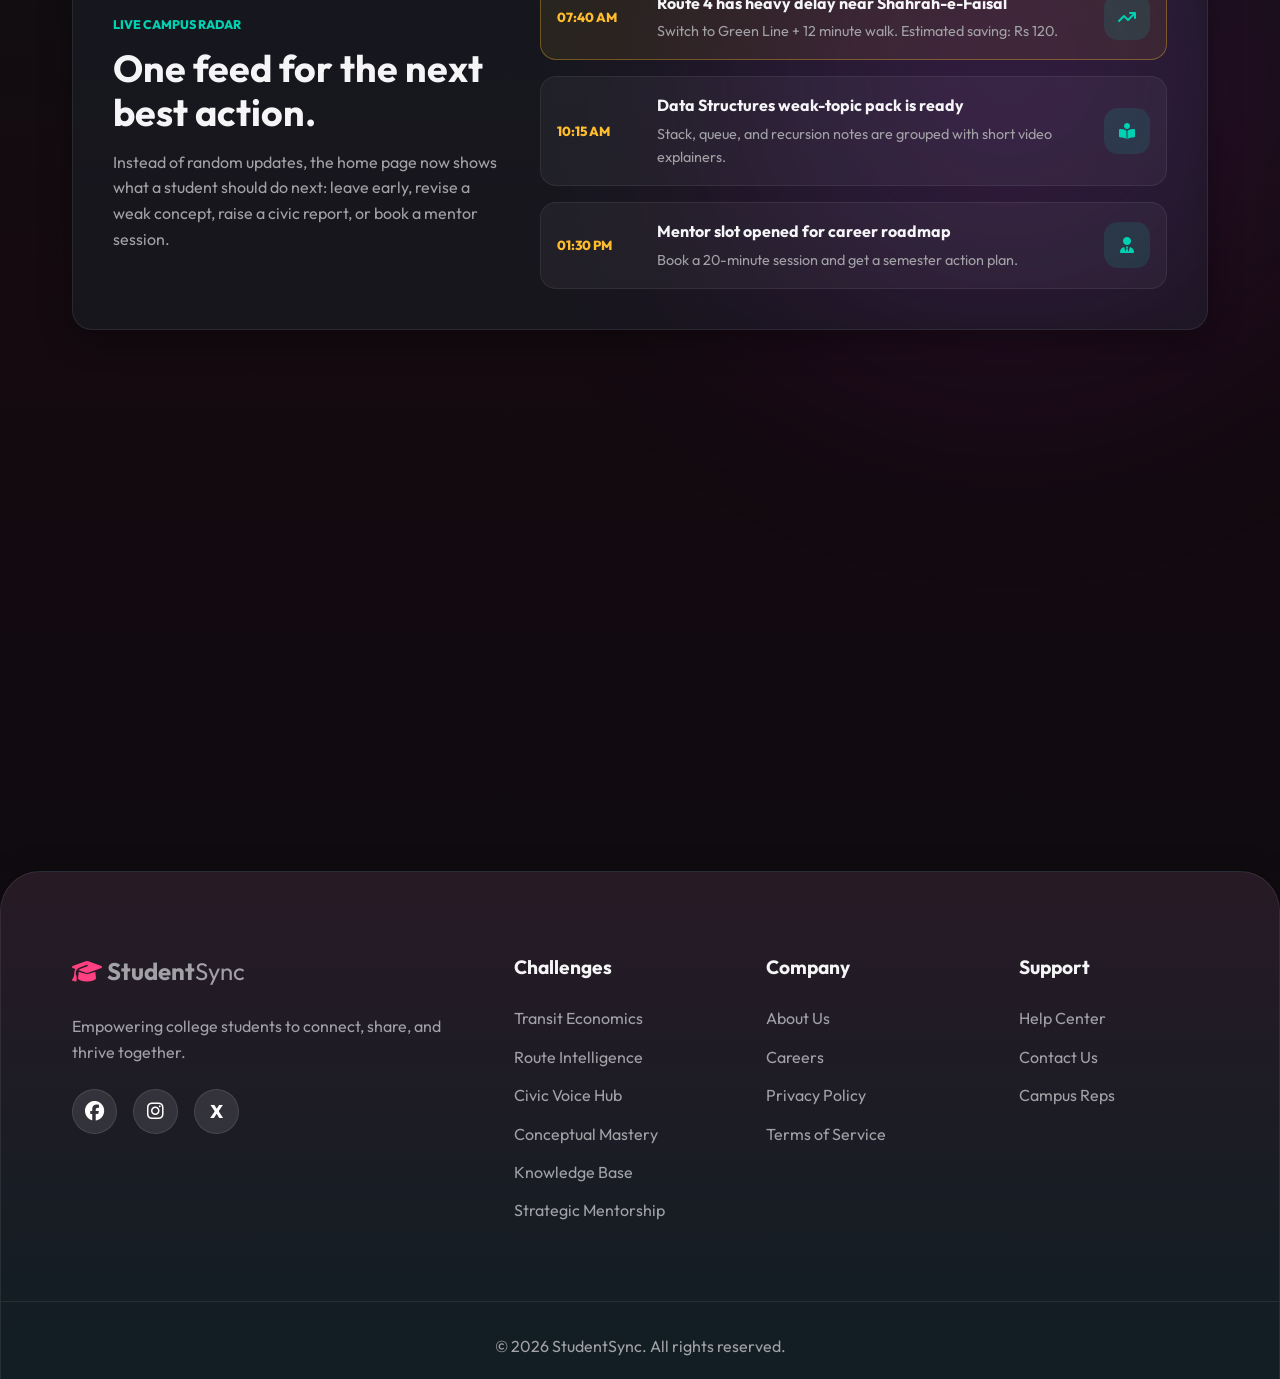
==== commit dd6f4d4c: "update footer" ====
--- a/index.html
+++ b/index.html
@@ -319,16 +319,16 @@
             </div>
             <div class="footer-col">
                 <h4>Challenges</h4>
-                <a href="#">Transit Economics</a>
-                <a href="#">Route Intelligence</a>
-                <a href="#">Civic Voice Hub</a>
-                <a href="#">Conceptual Mastery</a>
-                <a href="#">Knowledge Base</a>
-                <a href="#">Strategic Mentorship</a>
+                <a href="transit-economics.html">Transit Economics</a>
+                <a href="route-intelligence.html">Route Intelligence</a>
+                <a href="civic-voice.html">Civic Voice Hub</a>
+                <a href="conceptual-mastery.html">Conceptual Mastery</a>
+                <a href="knowledge-base.html">Knowledge Base</a>
+                <a href="strategic-mentorship.html">Strategic Mentorship</a>
             </div>
             <div class="footer-col">
                 <h4>Company</h4>
-                <a href="#">About Us</a>
+                <a href="about.html">About Us</a>
                 <a href="#">Careers</a>
                 <a href="#">Privacy Policy</a>
                 <a href="#">Terms of Service</a>
--- a/style.css
+++ b/style.css
@@ -188,6 +188,8 @@
     display: flex;
     justify-content: space-between;
     align-items: center;
+    position: relative;
+    gap: 0.75rem;
 }
 
 .logo {
@@ -1700,10 +1702,6 @@
 }
 
 @media (max-width: 768px) {
-    .nav-links {
-        display: none;
-    }
-    
     .stats-grid {
         grid-template-columns: 1fr;
     }
@@ -2208,3 +2206,538 @@
         text-align: center;
     }
 }
+
+/* ============================================================
+   COMPREHENSIVE RESPONSIVE DESIGN
+   ============================================================ */
+
+html {
+    overflow-x: hidden;
+}
+
+img,
+video,
+iframe,
+canvas {
+    max-width: 100%;
+    height: auto;
+}
+
+/* Shared page hero typography (solution pages) */
+.page-hero-title {
+    font-size: clamp(2rem, 6vw, 3.75rem) !important;
+    line-height: 1.12;
+    margin: 0 auto 1.5rem;
+    text-align: center;
+    width: 100%;
+}
+
+main .hero h1:not(.page-hero-title) {
+    font-size: clamp(2rem, 6vw, 3.75rem);
+    line-height: 1.12;
+}
+
+/* Civic Voice two-column layout */
+.civic-command-grid {
+    grid-template-columns: 1fr 1.5fr !important;
+    align-items: flex-start;
+    gap: 3rem;
+}
+
+.civic-report-sticky {
+    position: sticky;
+    top: 120px;
+}
+
+.civic-feed-header {
+    display: flex;
+    justify-content: space-between;
+    align-items: center;
+    gap: 1rem;
+    margin-bottom: 1.5rem;
+    border-bottom: 1px solid rgba(255, 255, 255, 0.1);
+    padding-bottom: 1rem;
+    flex-wrap: wrap;
+}
+
+.route-inputs {
+    display: flex;
+    gap: 1rem;
+    align-items: flex-end;
+    flex-wrap: wrap;
+}
+
+.route-dest-group {
+    flex: 1;
+    min-width: min(100%, 220px);
+}
+
+.calc-dest-dropdowns-row {
+    display: flex;
+    gap: 0.5rem;
+    flex-wrap: wrap;
+}
+
+.calc-dest-dropdowns-row .calc-select-wrap {
+    flex: 1;
+    min-width: min(100%, 140px);
+}
+
+.route-results-grid {
+    display: grid;
+    grid-template-columns: 1fr 1.5fr;
+    gap: 2rem;
+    height: 100%;
+}
+
+.contact-grid {
+    display: grid;
+    grid-template-columns: 1fr 1.5fr;
+    gap: 3rem;
+    align-items: flex-start;
+}
+
+/* Mobile Menu Button — hidden by default on desktop */
+.mobile-menu-btn {
+    display: none;
+    background: transparent;
+    border: none;
+    color: var(--text-white);
+    font-size: 1.5rem;
+    cursor: pointer;
+    padding: 0.35rem;
+    z-index: 1002;
+    flex-shrink: 0;
+}
+
+/* ── Large Laptops (1024px–1200px) ── */
+@media (max-width: 1200px) {
+    .hero-content h1 {
+        font-size: clamp(2.5rem, 5vw, 3rem);
+    }
+
+    .hero-container {
+        gap: 2.5rem;
+    }
+
+    .intelligence-board {
+        padding: 2rem;
+    }
+
+    .board-copy h2 {
+        font-size: 2rem;
+    }
+}
+
+/* ── Tablets & Small Laptops (≤992px) ── */
+@media (max-width: 992px) {
+    .mobile-menu-btn {
+        display: flex;
+        align-items: center;
+        justify-content: center;
+    }
+
+    .nav-links {
+        display: none;
+    }
+
+    .nav-links.active {
+        display: flex !important;
+        flex-direction: column;
+        position: absolute;
+        top: calc(100% + 0.25rem);
+        left: 0;
+        width: 100%;
+        background: rgba(11, 12, 16, 0.98);
+        backdrop-filter: blur(20px);
+        -webkit-backdrop-filter: blur(20px);
+        padding: 0.75rem 1.25rem 1rem;
+        border: 1px solid var(--glass-border);
+        border-radius: 0 0 16px 16px;
+        box-shadow: 0 14px 36px rgba(0, 0, 0, 0.55);
+        z-index: 999;
+        gap: 0;
+        max-height: calc(100vh - 80px);
+        overflow-y: auto;
+    }
+
+    .nav-links.active a {
+        padding: 12px 0;
+        text-align: center;
+        width: 100%;
+        border-bottom: 1px solid rgba(255, 255, 255, 0.05);
+    }
+
+    .nav-links.active .dropdown {
+        width: 100%;
+        display: block;
+    }
+
+    .nav-links.active .dropdown::after {
+        display: none;
+    }
+
+    .nav-links.active .dropdown-content {
+        position: relative;
+        top: 0;
+        box-shadow: none;
+        border: none;
+        background: rgba(0, 0, 0, 0.25);
+        border-radius: 8px;
+        min-width: 100%;
+        display: block;
+        margin-top: 0.35rem;
+    }
+
+    .dropdown:hover .dropdown-content {
+        display: none;
+    }
+
+    .nav-links.active .dropdown:hover .dropdown-content,
+    .nav-links.active .dropdown-content {
+        display: block;
+    }
+
+    .hero {
+        padding: 140px 0 70px;
+    }
+
+    .hero-container {
+        grid-template-columns: 1fr;
+        text-align: center;
+        gap: 2rem;
+    }
+
+    .hero-subtitle {
+        max-width: 100%;
+        margin: 0 auto 2rem;
+    }
+
+    .hero-buttons {
+        justify-content: center;
+        flex-wrap: wrap;
+    }
+
+    .glass-dashboard {
+        transform: none;
+        max-width: min(480px, 100%);
+        margin: 0 auto;
+    }
+
+    .glass-dashboard:hover {
+        transform: none;
+    }
+
+    .command-grid,
+    .civic-command-grid {
+        grid-template-columns: 1fr !important;
+        gap: 2rem !important;
+    }
+
+    .civic-report-sticky {
+        position: static !important;
+        top: auto !important;
+    }
+
+    .focus-wrapper {
+        grid-template-columns: 1fr;
+        gap: 2rem;
+        padding: 2rem;
+    }
+
+    .intelligence-board {
+        grid-template-columns: 1fr;
+        padding: 1.75rem;
+    }
+
+    .solution-tabs {
+        grid-template-columns: repeat(2, 1fr);
+    }
+
+    .engine-header {
+        flex-wrap: wrap;
+        gap: 1rem;
+    }
+
+    .engine-header h3 {
+        font-size: 1.45rem;
+    }
+
+    .panel-topline {
+        flex-wrap: wrap;
+        gap: 0.5rem;
+    }
+
+    .footer-container {
+        grid-template-columns: repeat(2, 1fr);
+        gap: 2.5rem;
+    }
+
+    .footer {
+        border-radius: 24px 24px 0 0;
+    }
+
+    .features,
+    .command-center-section,
+    .intelligence-section,
+    .focus-section,
+    .stats-section {
+        padding: 70px 0;
+    }
+
+    .contact-grid {
+        grid-template-columns: 1fr;
+        gap: 2rem;
+    }
+
+    .bg-gradient-1,
+    .bg-gradient-2 {
+        width: min(600px, 90vw);
+        height: min(600px, 90vw);
+    }
+}
+
+/* ── Large Phones (≤768px) ── */
+@media (max-width: 768px) {
+    .container {
+        padding: 0 1.25rem;
+    }
+
+    .logo {
+        font-size: 1.25rem;
+    }
+
+    .hero-content h1 {
+        font-size: clamp(2rem, 8vw, 2.75rem);
+    }
+
+    .readiness-meter span {
+        font-size: 3rem;
+    }
+
+    .timer-display {
+        font-size: 3.5rem;
+    }
+
+    .departure-time {
+        font-size: 2rem;
+    }
+
+    .stat-number {
+        font-size: 2.25rem;
+    }
+
+    .route-inputs {
+        flex-direction: column;
+        align-items: stretch;
+    }
+
+    .route-inputs > div:not(.calc-field):not(label) {
+        display: none;
+    }
+
+    .calc-dest-dropdowns-row {
+        flex-direction: column;
+    }
+
+    .calc-dest-dropdowns-row .calc-select-wrap {
+        min-width: 100%;
+    }
+
+    .route-finder-header {
+        padding: 1.25rem !important;
+    }
+
+    .route-results-grid {
+        grid-template-columns: 1fr;
+        gap: 1.25rem;
+    }
+
+    .route-recommendation-panel {
+        padding: 1.25rem !important;
+    }
+
+    #scan-route-btn,
+    .route-finder-header .btn {
+        width: 100%;
+        justify-content: center;
+    }
+
+    .post-header {
+        flex-direction: column;
+        gap: 0.75rem;
+    }
+
+    .post-actions {
+        flex-wrap: wrap;
+        gap: 0.75rem;
+    }
+
+    .reply-input-wrap {
+        flex-direction: column;
+    }
+
+    .reply-input-wrap button {
+        width: 100%;
+        padding: 0.75rem;
+    }
+}
+
+/* ── Small Phones (≤576px) ── */
+@media (max-width: 576px) {
+    .container {
+        padding: 0 1rem;
+    }
+
+    .hero {
+        padding: 120px 0 50px;
+    }
+
+    main[style*="padding-top"] {
+        padding-top: 88px !important;
+    }
+
+    .hero-content h1 {
+        font-size: clamp(1.85rem, 8vw, 2.25rem);
+    }
+
+    .hero-subtitle {
+        font-size: 1rem;
+    }
+
+    .section-header h2 {
+        font-size: 1.75rem;
+    }
+
+    .section-header p {
+        font-size: 1rem;
+    }
+
+    .glass-card,
+    .feature-card,
+    .glass-panel,
+    .glass-box,
+    .student-tool-panel {
+        padding: 1.25rem;
+        border-radius: 16px;
+    }
+
+    .feature-card {
+        min-height: auto;
+    }
+
+    .features-grid {
+        grid-template-columns: 1fr;
+        gap: 1.25rem;
+    }
+
+    .solution-tabs {
+        grid-template-columns: 1fr;
+    }
+
+    .solution-tab {
+        min-height: 44px;
+        font-size: 0.9rem;
+    }
+
+    .calc-route-row,
+    .calc-metric-grid,
+    .calc-tabs {
+        grid-template-columns: 1fr;
+    }
+
+    .nav-actions .btn {
+        padding: 0.5rem 0.9rem;
+        font-size: 0.85rem;
+    }
+
+    .footer-container {
+        grid-template-columns: 1fr;
+        gap: 2rem;
+        margin-bottom: 2.5rem;
+    }
+
+    .footer {
+        padding: 50px 0 16px;
+        border-radius: 20px 20px 0 0;
+    }
+
+    .readiness-meter {
+        width: min(200px, 100%);
+    }
+
+    .readiness-meter span {
+        font-size: 2.75rem;
+    }
+
+    .board-copy h2 {
+        font-size: 1.65rem;
+    }
+
+    .solution-result h4 {
+        font-size: 1.2rem;
+    }
+
+    .hero-buttons .btn,
+    .form-container .btn,
+    .civic-report-sticky .btn,
+    .contact-section form .btn,
+    .m-btn {
+        width: 100%;
+    }
+
+    .hero-buttons .btn {
+        width: auto;
+        flex: 1 1 auto;
+        min-width: min(100%, 220px);
+    }
+
+    .nav-actions .btn {
+        width: auto;
+    }
+
+    .civic-feed-header {
+        flex-direction: column;
+        align-items: flex-start;
+    }
+
+    .feed-filters {
+        width: 100%;
+        justify-content: flex-start;
+    }
+}
+
+/* ── Extra-Small Devices (≤400px) ── */
+@media (max-width: 400px) {
+    .hero-content h1,
+    .page-hero-title {
+        font-size: 1.65rem !important;
+    }
+
+    .btn-large {
+        padding: 0.6rem 1.2rem;
+        font-size: 0.95rem;
+    }
+
+    .section-header h2 {
+        font-size: 1.45rem;
+    }
+
+    .budget-mode-row {
+        flex-direction: column;
+        align-items: flex-start;
+    }
+
+    .budget-mode-stats {
+        text-align: left;
+        margin-top: 8px;
+    }
+
+    .logo {
+        font-size: 1.1rem;
+    }
+
+    .timer-display {
+        font-size: 2.75rem;
+    }
+}
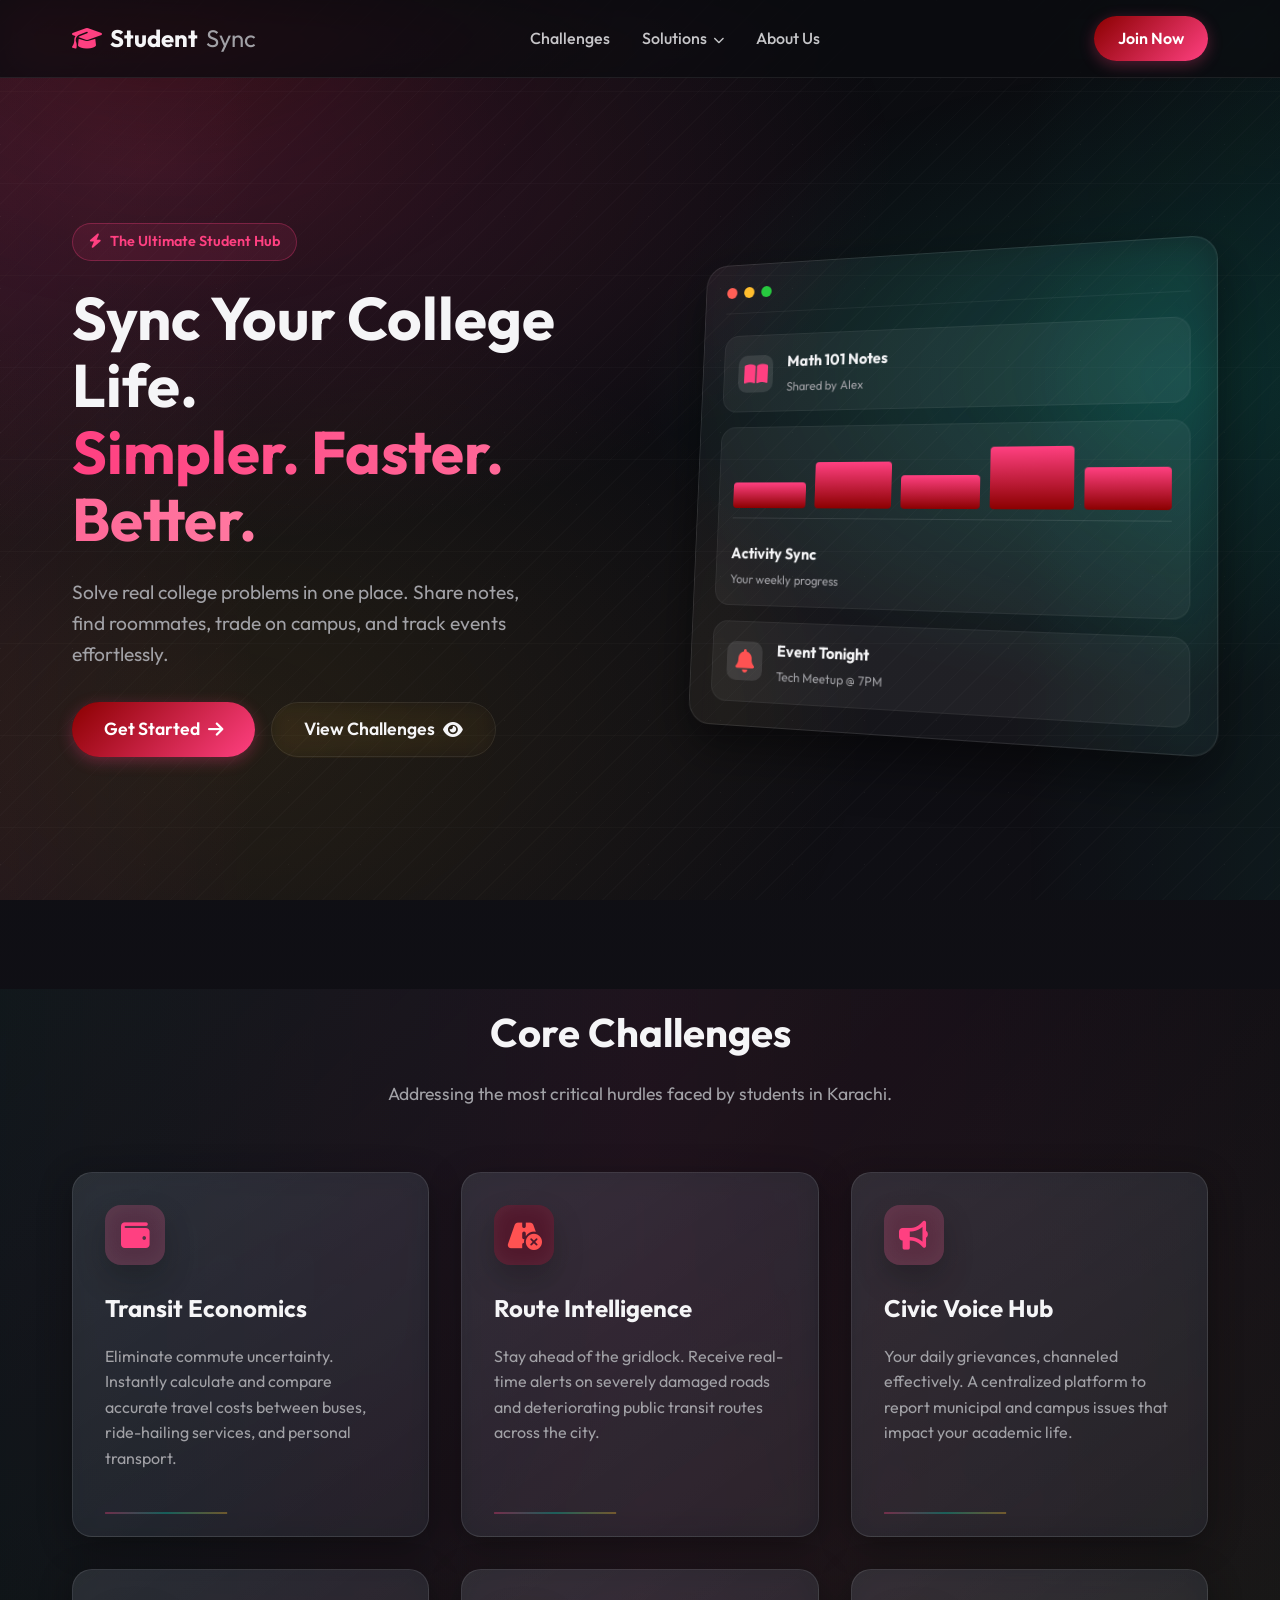
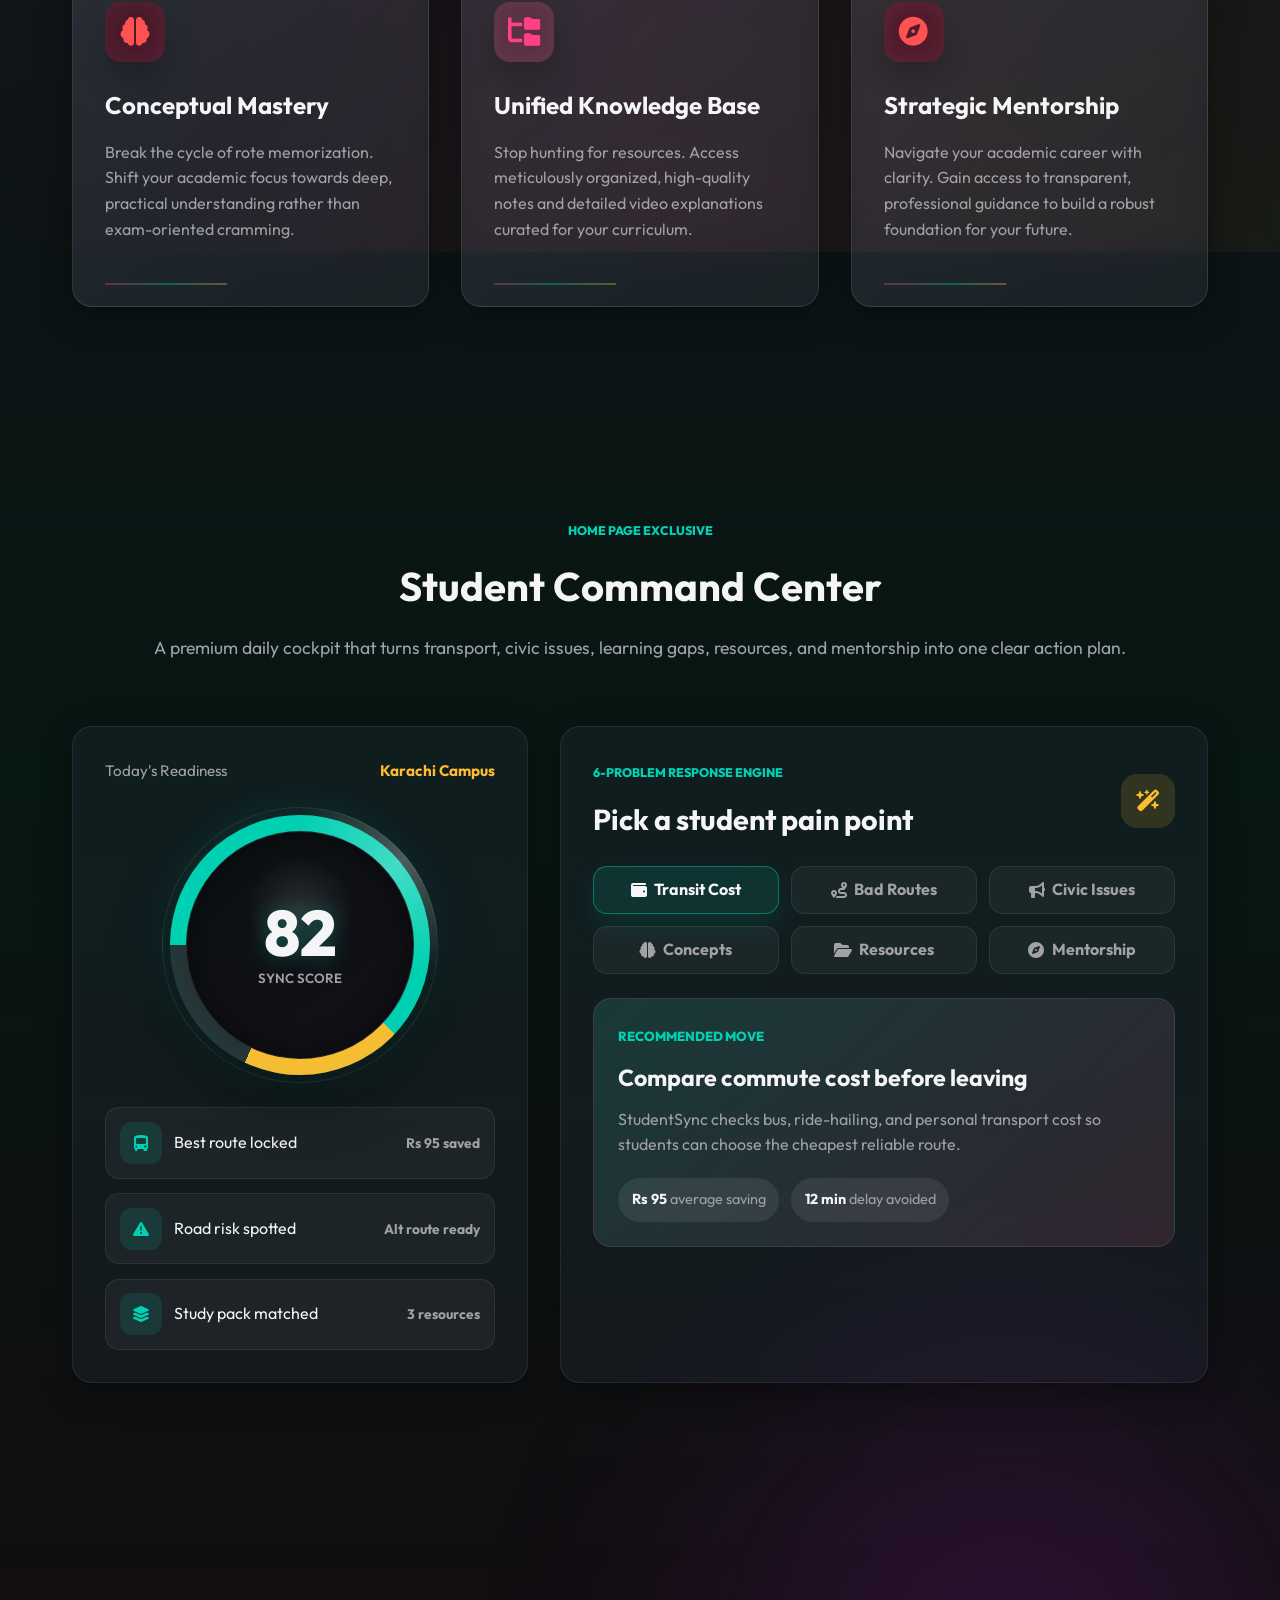
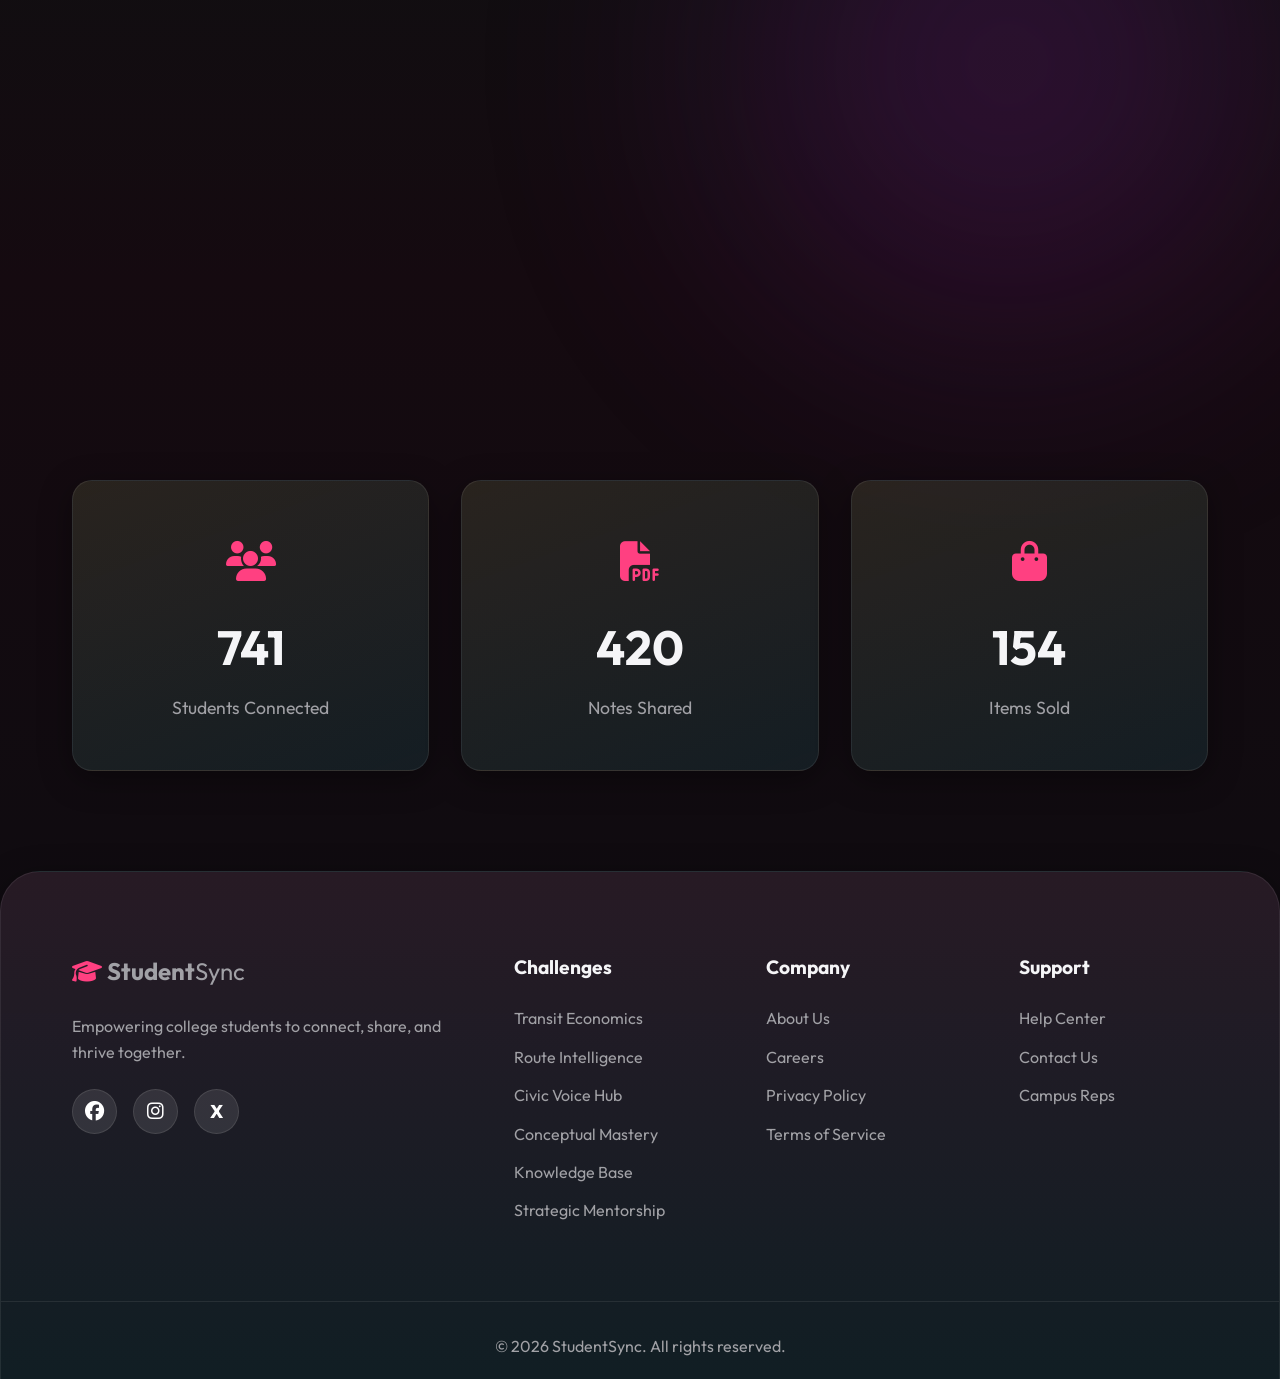
==== commit 750d199d: "for students come from diff cities" ====
--- a/index.html
+++ b/index.html
@@ -37,6 +37,7 @@
                         <a href="conceptual-mastery.html">Conceptual Mastery</a>
                         <a href="knowledge-base.html">Knowledge Base</a>
                         <a href="strategic-mentorship.html">Strategic Mentorship</a>
+                        <a href="city-guide.html">City Guide</a>
                     </div>
                 </div>
                 <a href="about.html">About Us</a>
@@ -112,7 +113,7 @@
                 
                 <div class="features-grid">
                     <!-- Transit Economics -->
-                    <div class="feature-card glass-card animate-on-scroll">
+                    <div class="feature-card glass-card animate-on-scroll" onclick="window.location.href='transit-economics.html'" style="cursor: pointer;">
                         <div class="feature-icon bg-accent">
                             <i class="fa-solid fa-wallet"></i>
                         </div>
@@ -121,7 +122,7 @@
                     </div>
 
                     <!-- Route Intelligence -->
-                    <div class="feature-card glass-card animate-on-scroll" style="transition-delay: 0.1s;">
+                    <div class="feature-card glass-card animate-on-scroll" style="transition-delay: 0.1s; cursor: pointer;" onclick="window.location.href='route-intelligence.html'">
                         <div class="feature-icon bg-crimson">
                             <i class="fa-solid fa-road-circle-xmark"></i>
                         </div>
@@ -130,7 +131,7 @@
                     </div>
 
                     <!-- Civic Voice Hub -->
-                    <div class="feature-card glass-card animate-on-scroll" style="transition-delay: 0.2s;">
+                    <div class="feature-card glass-card animate-on-scroll" style="transition-delay: 0.2s; cursor: pointer;" onclick="window.location.href='civic-voice.html'">
                         <div class="feature-icon bg-accent">
                             <i class="fa-solid fa-bullhorn"></i>
                         </div>
@@ -139,7 +140,7 @@
                     </div>
 
                     <!-- Conceptual Mastery -->
-                    <div class="feature-card glass-card animate-on-scroll" style="transition-delay: 0.3s;">
+                    <div class="feature-card glass-card animate-on-scroll" style="transition-delay: 0.3s; cursor: pointer;" onclick="window.location.href='conceptual-mastery.html'">
                         <div class="feature-icon bg-crimson">
                             <i class="fa-solid fa-brain"></i>
                         </div>
@@ -148,7 +149,7 @@
                     </div>
 
                     <!-- Unified Knowledge Base -->
-                    <div class="feature-card glass-card animate-on-scroll" style="transition-delay: 0.4s;">
+                    <div class="feature-card glass-card animate-on-scroll" style="transition-delay: 0.4s; cursor: pointer;" onclick="window.location.href='knowledge-base.html'">
                         <div class="feature-icon bg-accent">
                             <i class="fa-solid fa-folder-tree"></i>
                         </div>
@@ -157,7 +158,7 @@
                     </div>
 
                     <!-- Strategic Mentorship -->
-                    <div class="feature-card glass-card animate-on-scroll" style="transition-delay: 0.5s;">
+                    <div class="feature-card glass-card animate-on-scroll" style="transition-delay: 0.5s; cursor: pointer;" onclick="window.location.href='strategic-mentorship.html'">
                         <div class="feature-icon bg-crimson">
                             <i class="fa-solid fa-compass"></i>
                         </div>
--- a/style.css
+++ b/style.css
@@ -1869,6 +1869,10 @@
     margin-bottom: 1.25rem;
 }
 
+.tool-controls-2-col {
+    grid-template-columns: repeat(2, 1fr);
+}
+
 .tool-controls label {
     display: flex;
     flex-direction: column;
@@ -1879,6 +1883,8 @@
 
 .tool-controls input,
 .tool-controls select {
+    width: 100%;
+    box-sizing: border-box;
     padding: 0.65rem 0.75rem;
     border-radius: 10px;
     border: 1px solid rgba(255, 255, 255, 0.12);
@@ -1959,16 +1965,31 @@
 }
 
 .surge-chart {
+    
     display: flex;
     align-items: flex-end;
     gap: 4px;
     height: 120px;
-    margin: 1rem 0;
+    margin: 0.6rem 0;
     padding: 0.5rem 0;
+    overflow-x: auto;
+    overflow-y: hidden;
+    scrollbar-width: thin;
+}
+
+.surge-chart::-webkit-scrollbar {
+    height: 4px;
+}
+
+.surge-chart::-webkit-scrollbar-thumb {
+    background: rgba(255, 255, 255, 0.2);
+    border-radius: 4px;
 }
 
 .surge-bar {
     flex: 1;
+    min-width: 14px;
+    flex-shrink: 0;
     display: flex;
     flex-direction: column;
     align-items: center;
@@ -2200,10 +2221,42 @@
         grid-template-columns: 1fr;
     }
 
+    .tool-controls-2-col {
+        grid-template-columns: 1fr;
+    }
+
     .safety-layout {
         grid-template-columns: 1fr;
         justify-items: center;
         text-align: center;
+    }
+    
+    .budget-mode-row {
+        flex-direction: column;
+        align-items: flex-start;
+        gap: 0.5rem;
+    }
+    
+    .budget-mode-stats {
+        text-align: left;
+    }
+    .surge-chart{
+        display: none;
+    }
+}
+
+@media (max-width: 576px) {
+    .student-tool-panel {
+        padding: 1.25rem;
+    }
+    
+    .student-tool-panel .tool-header {
+        flex-direction: column;
+        align-items: flex-start;
+        gap: 0.75rem;
+    }
+        .surge-chart{
+        display: none;
     }
 }
 
@@ -2705,6 +2758,9 @@
         width: 100%;
         justify-content: flex-start;
     }
+        .surge-chart{
+        display: none;
+    }
 }
 
 /* ── Extra-Small Devices (≤400px) ── */
@@ -2722,6 +2778,9 @@
     .section-header h2 {
         font-size: 1.45rem;
     }
+        .surge-chart{
+        display: none;
+    }
 
     .budget-mode-row {
         flex-direction: column;
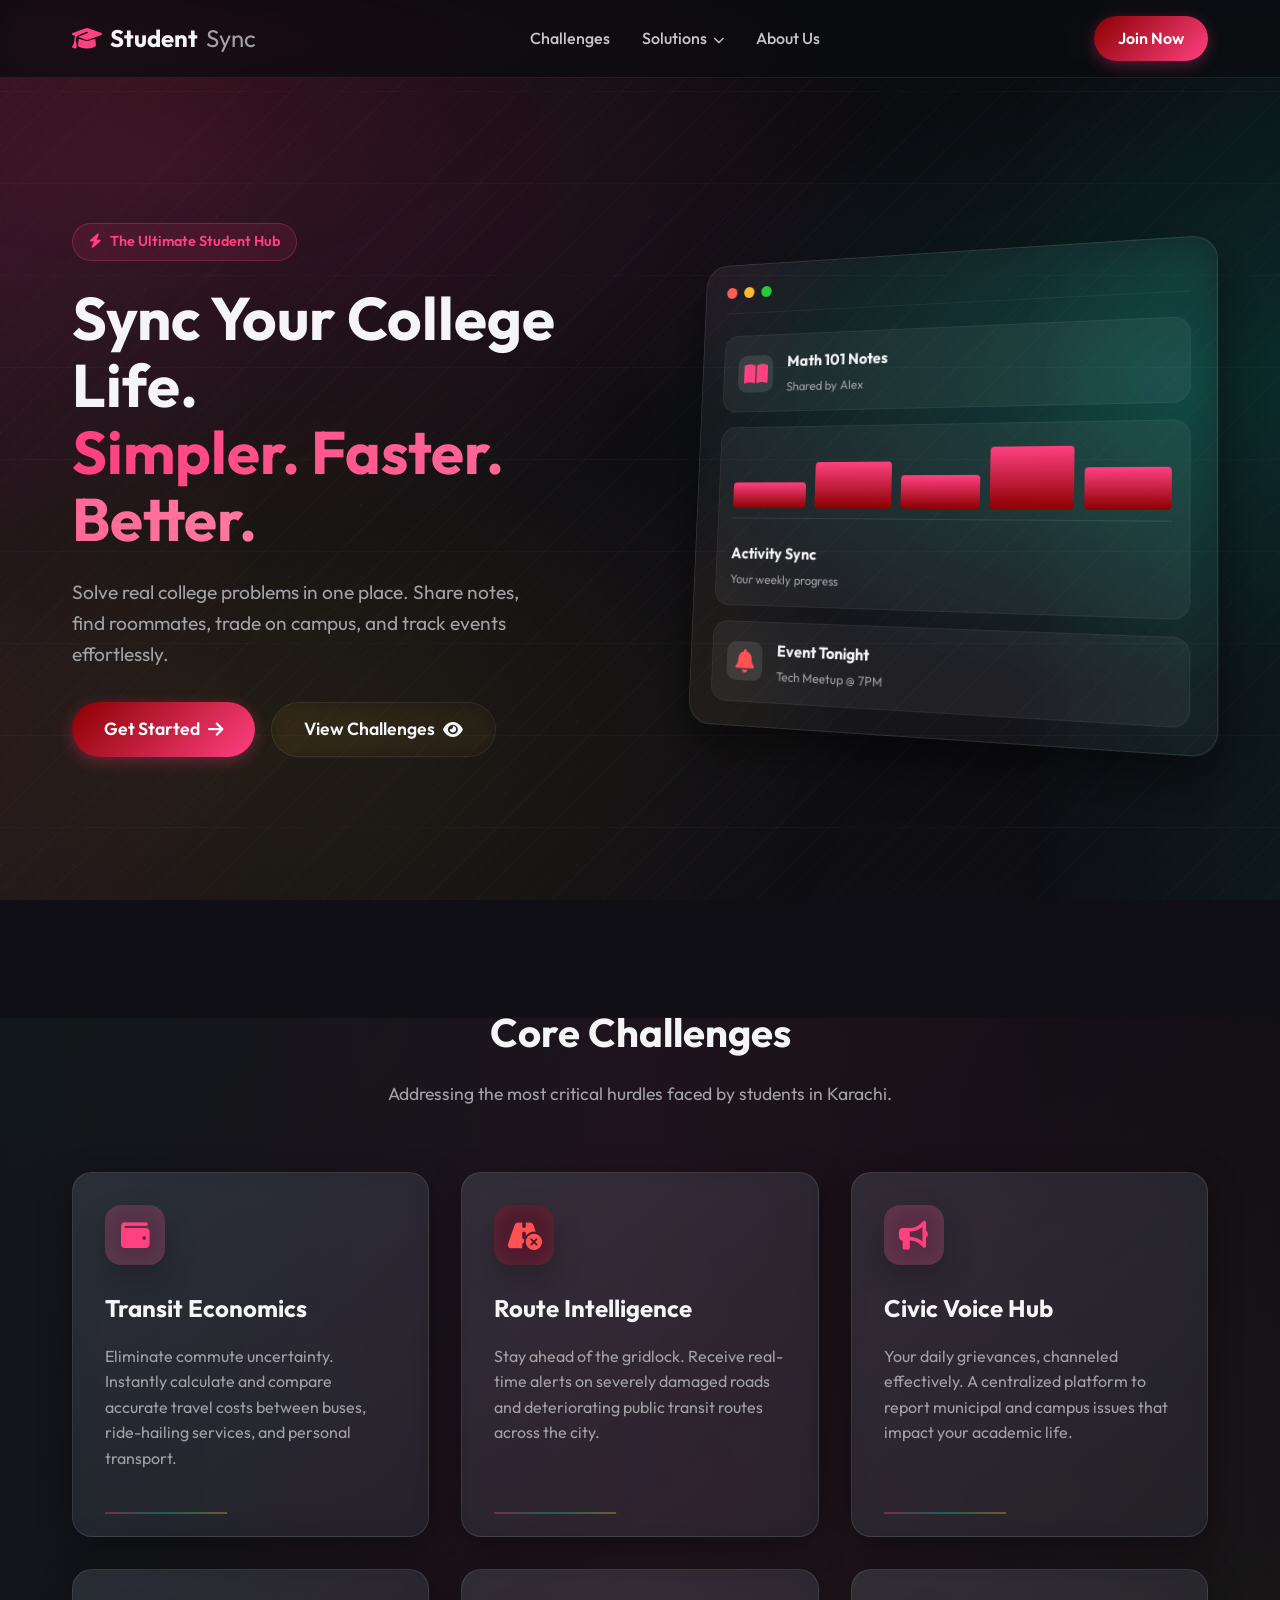
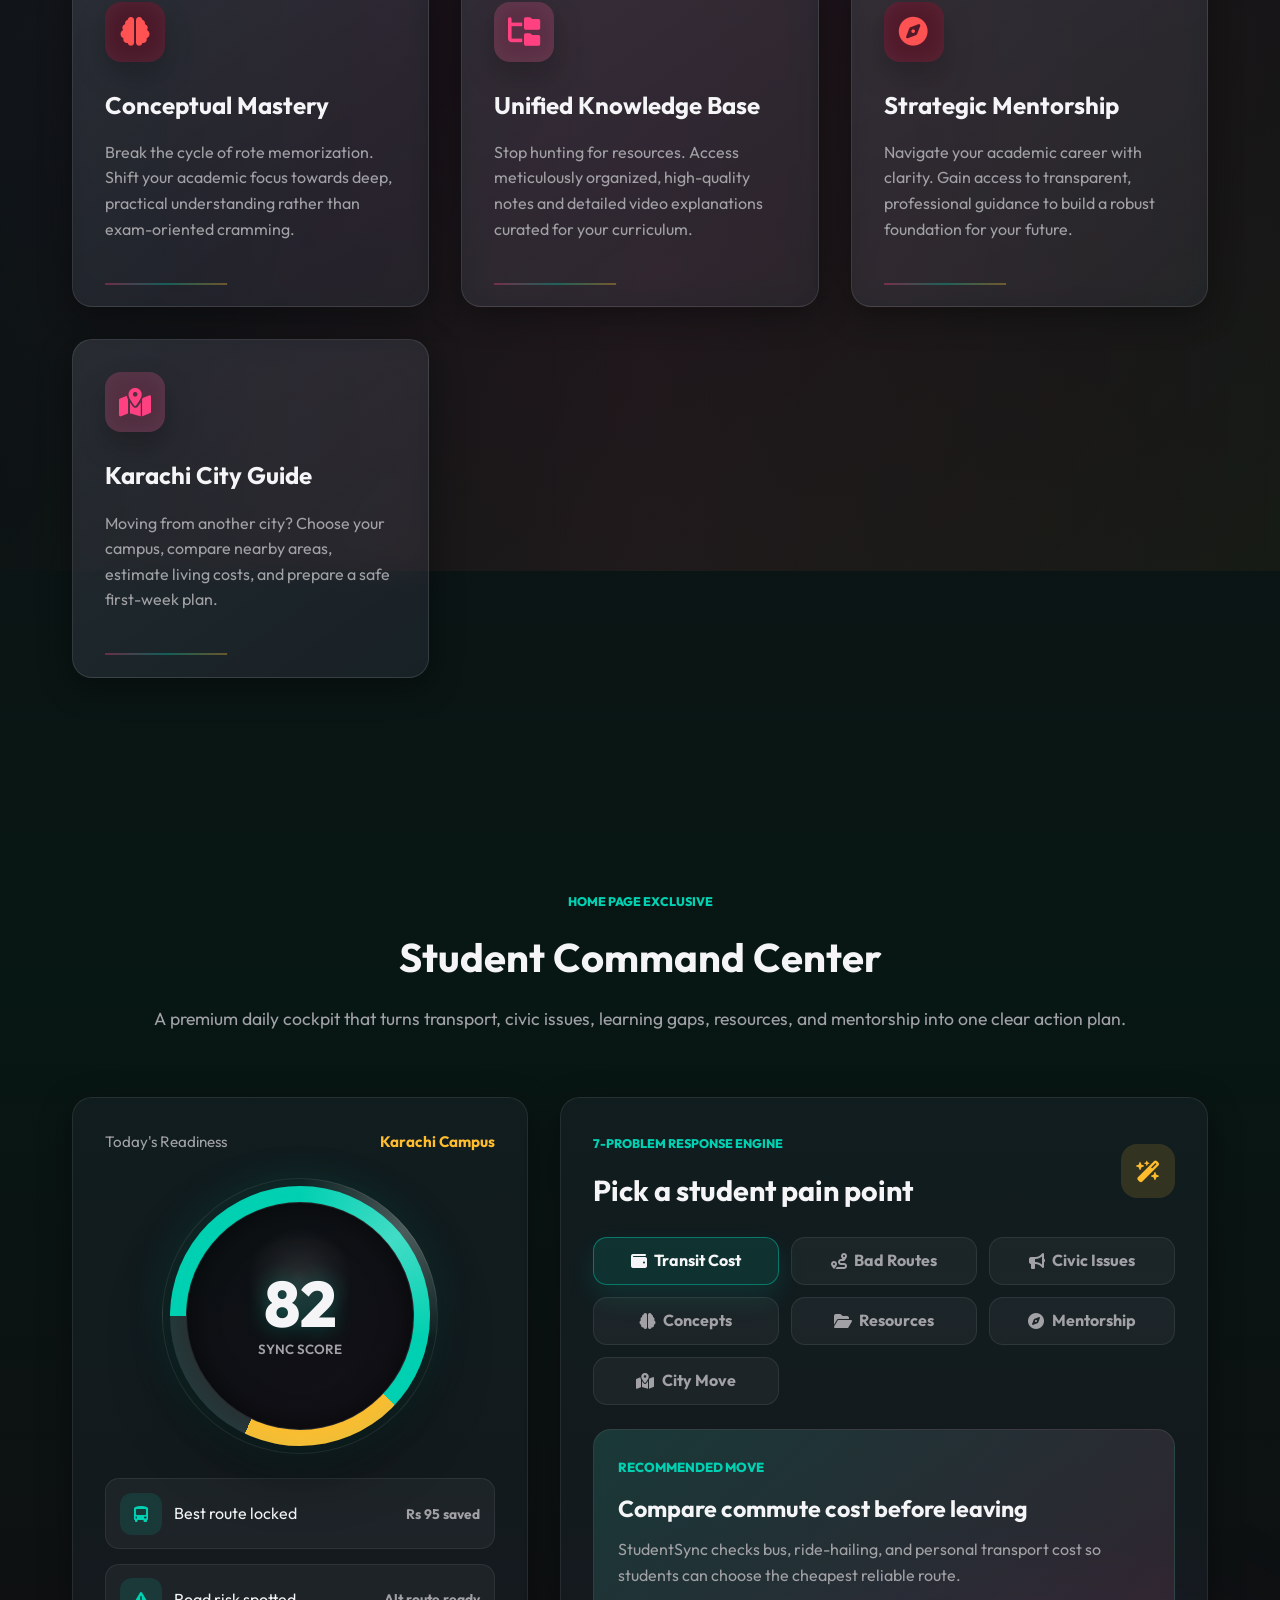
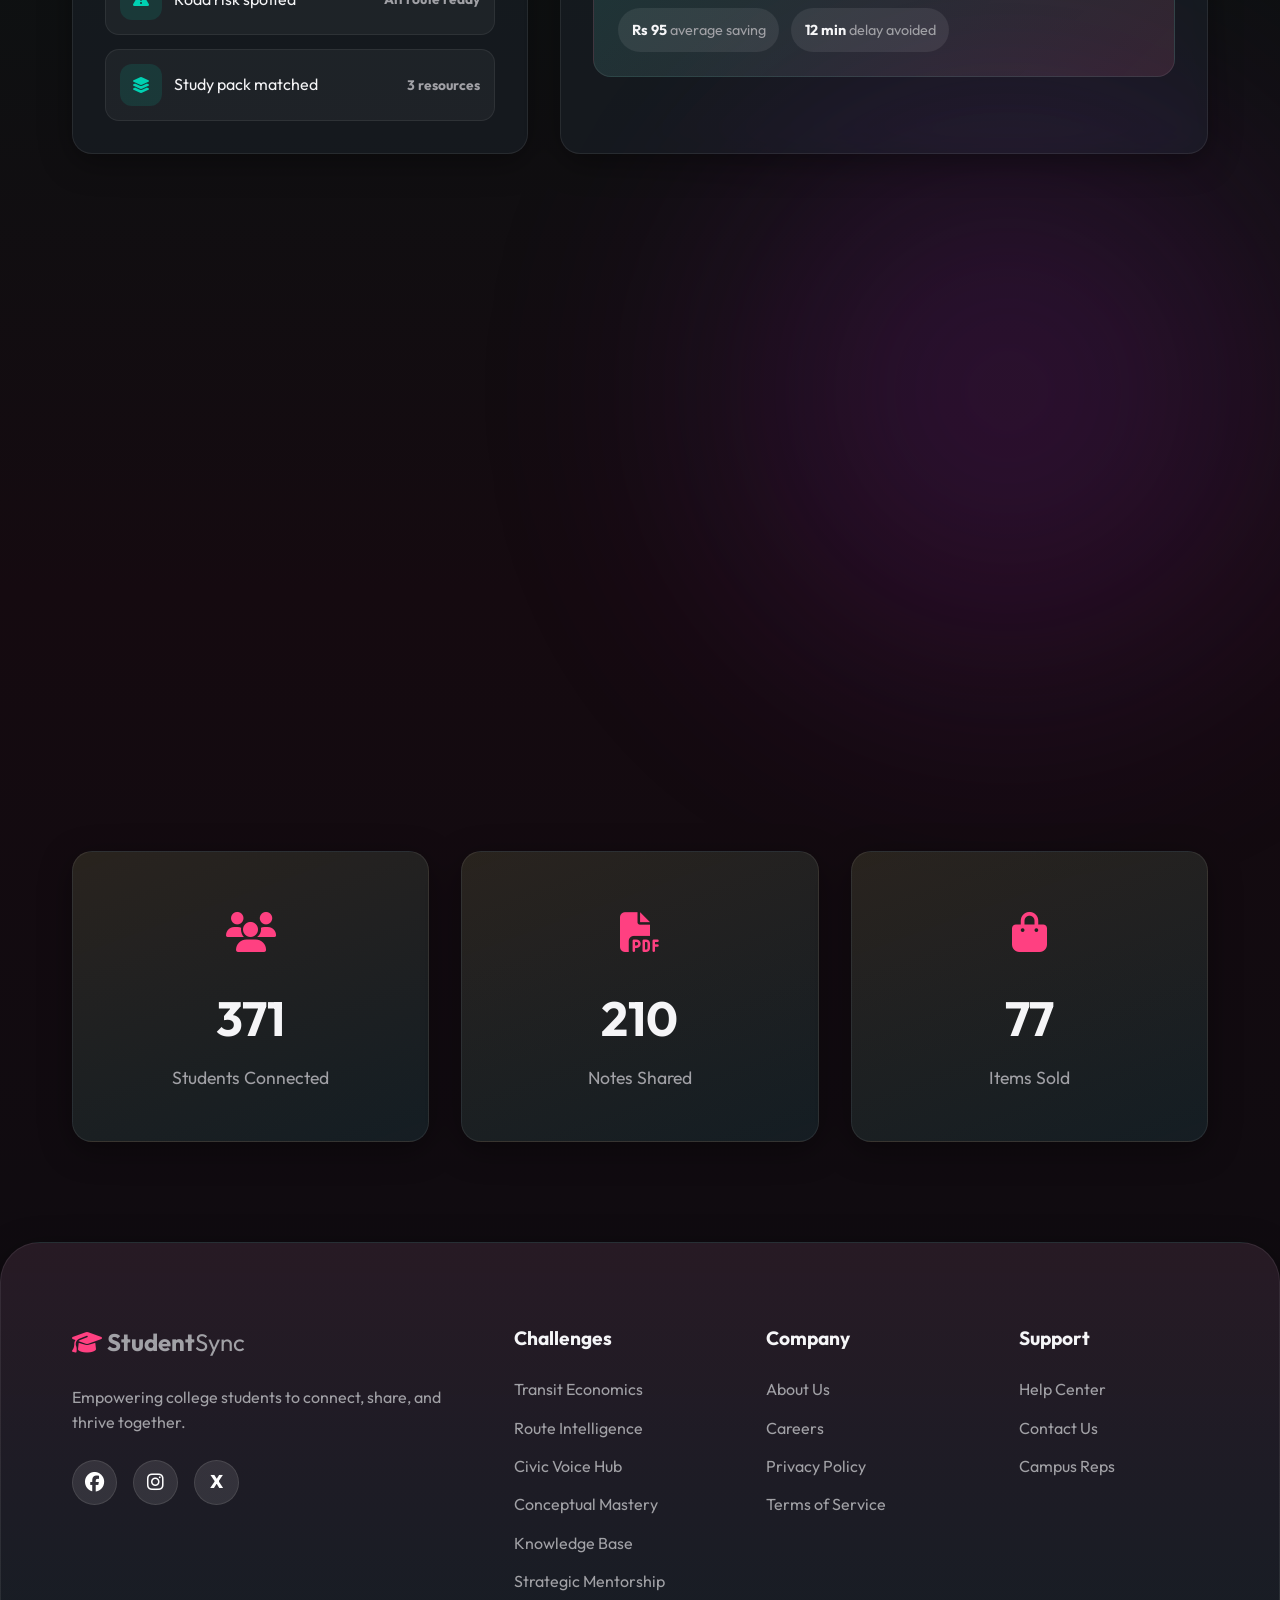
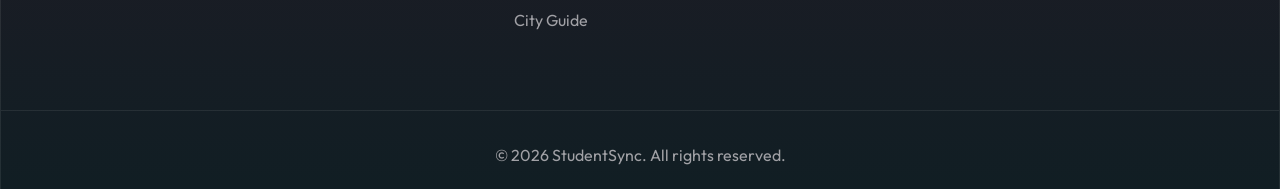
==== commit 06840a2e: "update ui of city-guide and add link to navbar" ====
--- a/index.html
+++ b/index.html
@@ -165,6 +165,15 @@
                         <h3>Strategic Mentorship</h3>
                         <p>Navigate your academic career with clarity. Gain access to transparent, professional guidance to build a robust foundation for your future.</p>
                     </div>
+
+                    <!-- Karachi City Guide -->
+                    <div class="feature-card glass-card animate-on-scroll" style="transition-delay: 0.6s; cursor: pointer;" onclick="window.location.href='city-guide.html'">
+                        <div class="feature-icon bg-accent">
+                            <i class="fa-solid fa-map-location-dot"></i>
+                        </div>
+                        <h3>Karachi City Guide</h3>
+                        <p>Moving from another city? Choose your campus, compare nearby areas, estimate living costs, and prepare a safe first-week plan.</p>
+                    </div>
                 </div>
             </div>
         </section>
@@ -210,7 +219,7 @@
                     <div class="solution-engine glass-card animate-on-scroll" style="transition-delay: 0.1s;">
                         <div class="engine-header">
                             <div>
-                                <span class="section-kicker">6-problem response engine</span>
+                                <span class="section-kicker">7-problem response engine</span>
                                 <h3>Pick a student pain point</h3>
                             </div>
                             <i class="fa-solid fa-wand-magic-sparkles"></i>
@@ -223,6 +232,7 @@
                             <button class="solution-tab" type="button" data-solution="concept"><i class="fa-solid fa-brain"></i> Concepts</button>
                             <button class="solution-tab" type="button" data-solution="knowledge"><i class="fa-solid fa-folder-open"></i> Resources</button>
                             <button class="solution-tab" type="button" data-solution="mentor"><i class="fa-solid fa-compass"></i> Mentorship</button>
+                            <button class="solution-tab" type="button" data-solution="city"><i class="fa-solid fa-map-location-dot"></i> City Move</button>
                         </div>
 
                         <div class="solution-result" id="solutionResult">
@@ -326,6 +336,7 @@
                 <a href="conceptual-mastery.html">Conceptual Mastery</a>
                 <a href="knowledge-base.html">Knowledge Base</a>
                 <a href="strategic-mentorship.html">Strategic Mentorship</a>
+                <a href="city-guide.html">City Guide</a>
             </div>
             <div class="footer-col">
                 <h4>Company</h4>
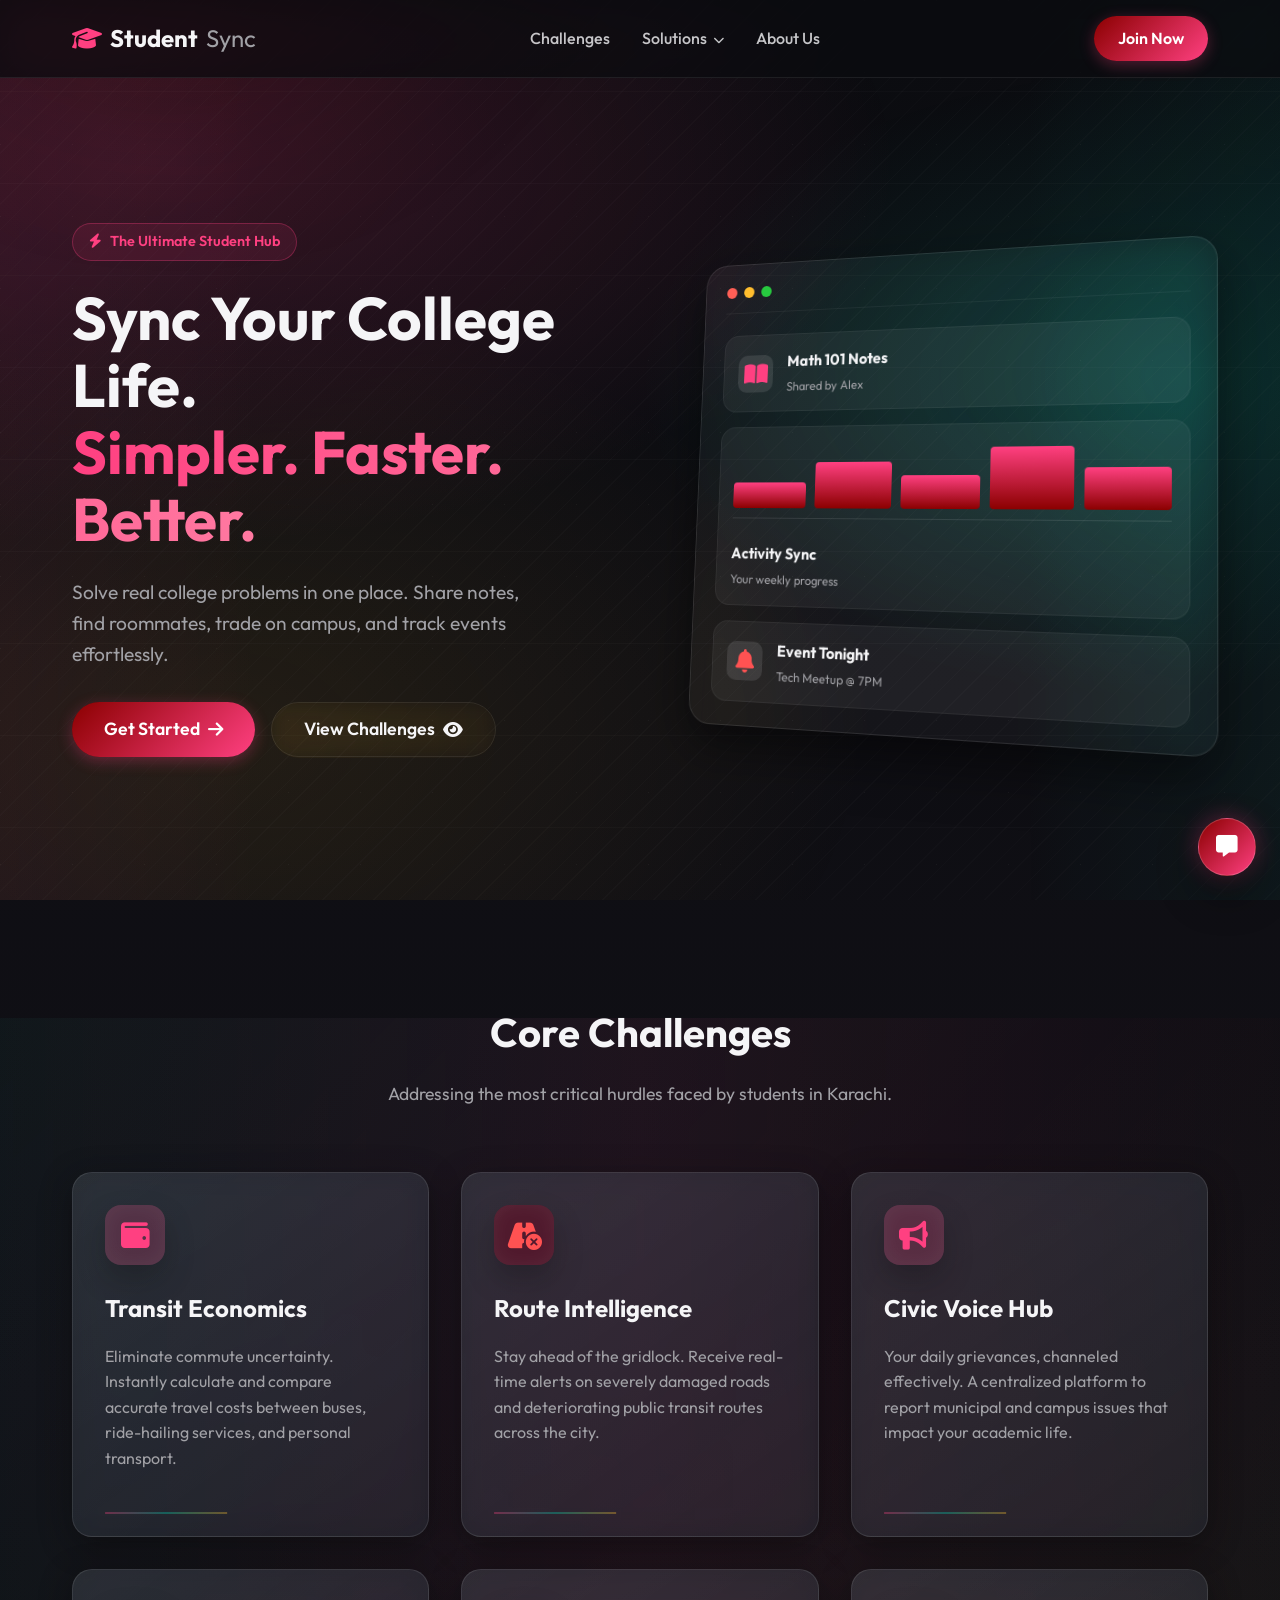
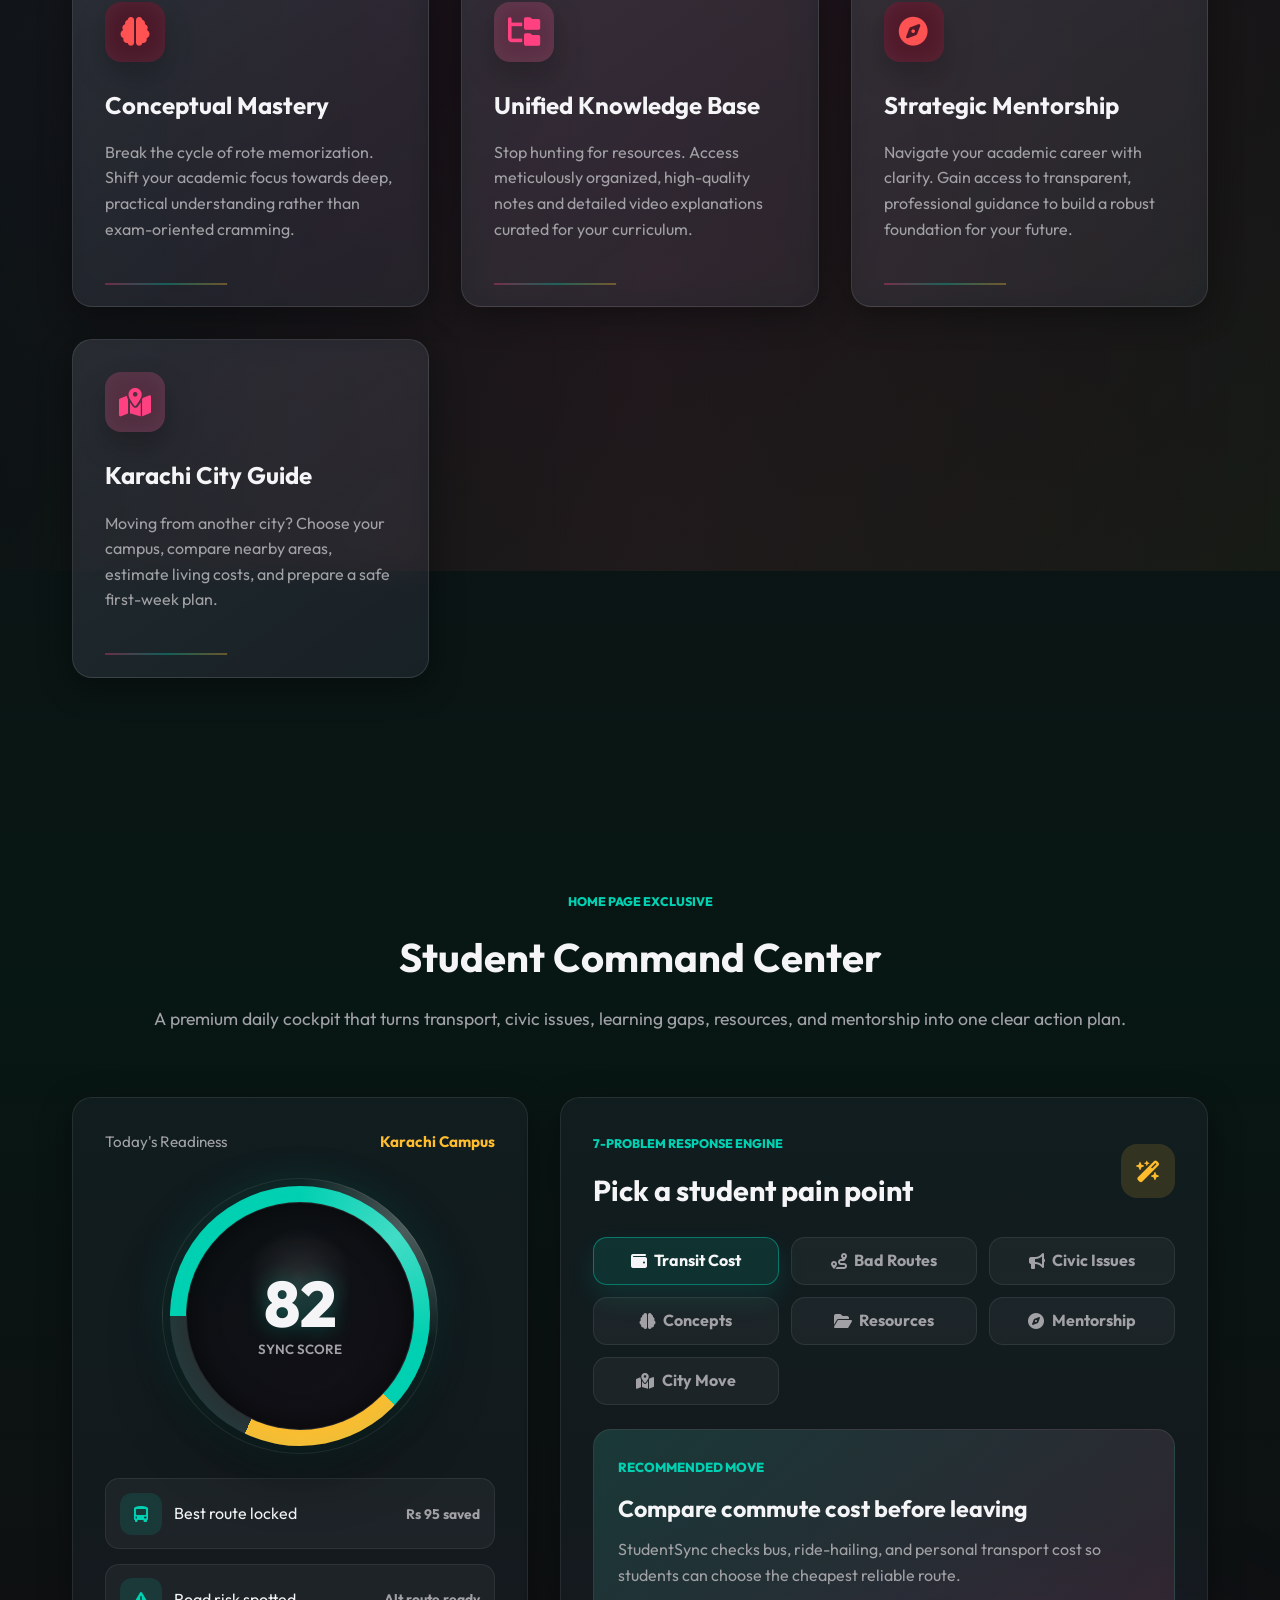
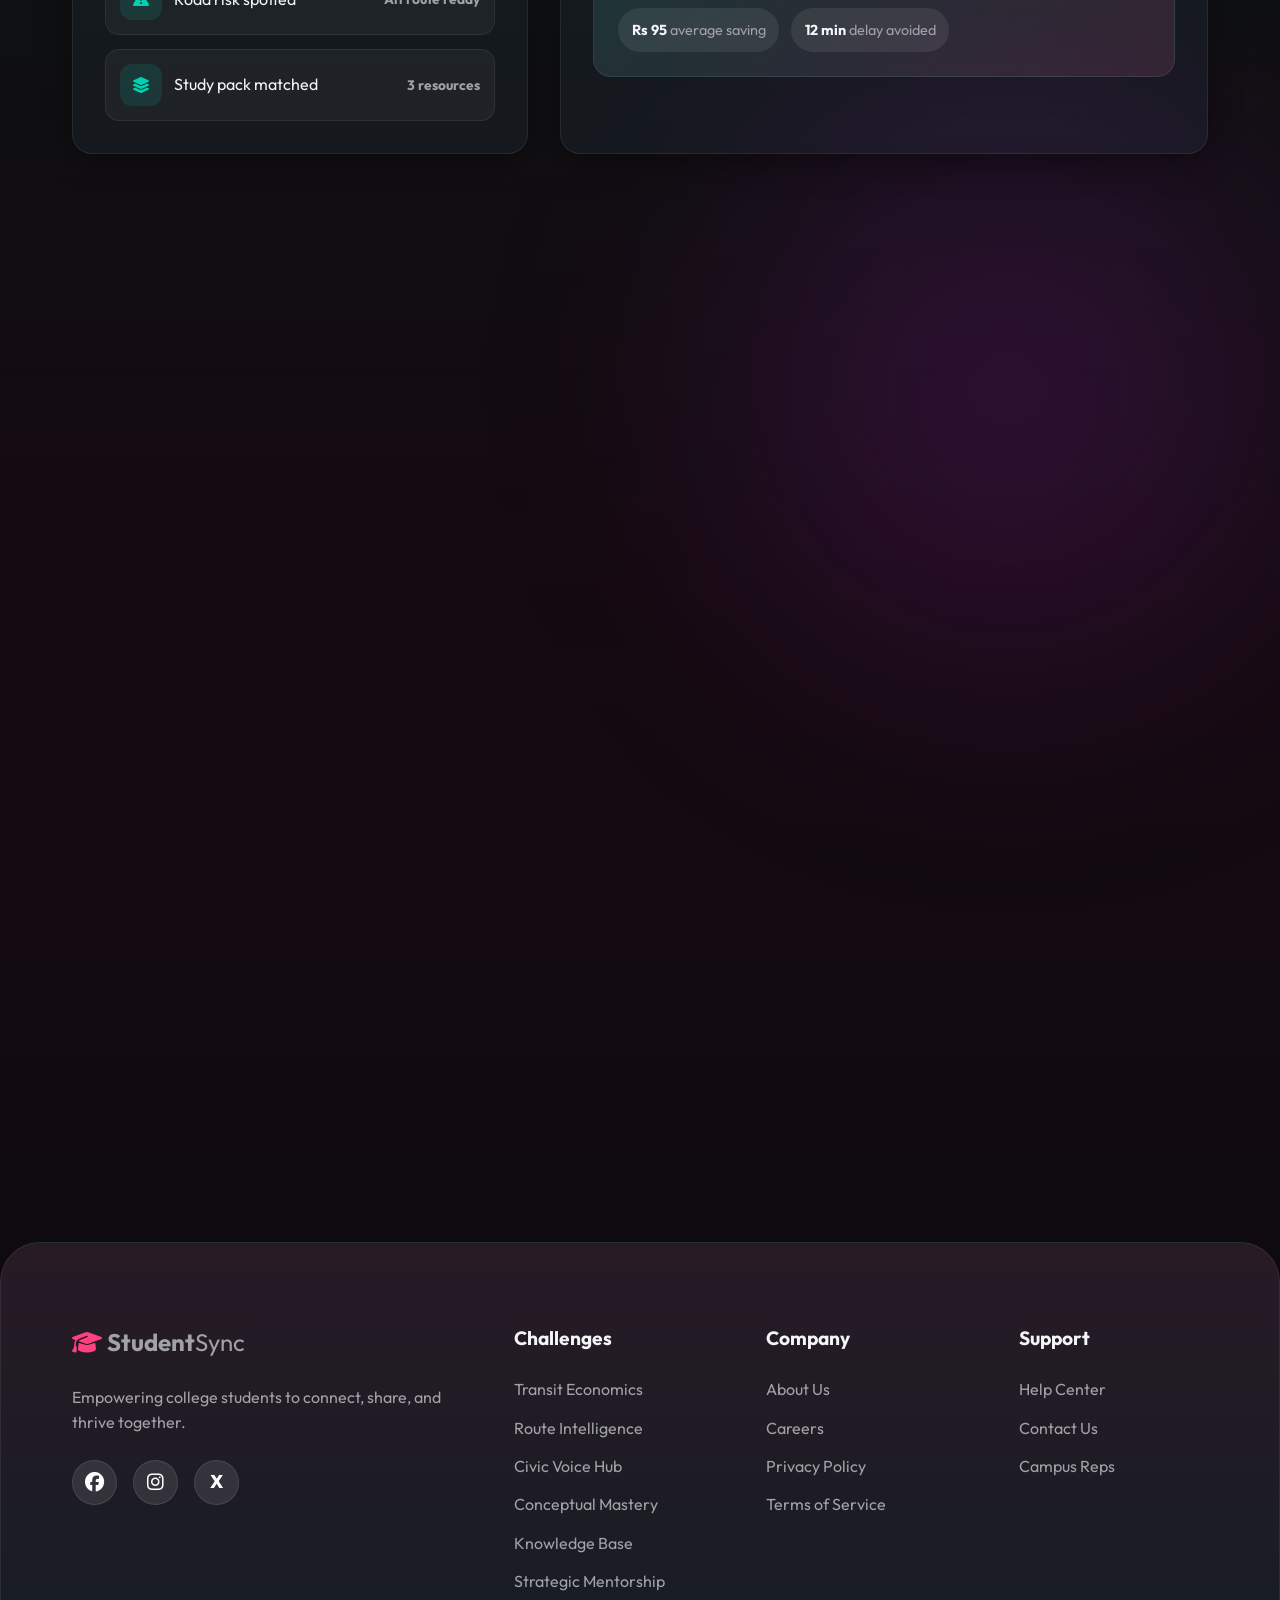
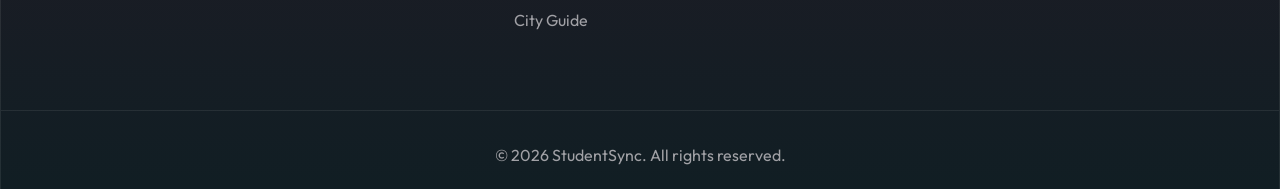
==== commit 0543a2aa: "integrate chatbot" ====
--- a/index.html
+++ b/index.html
@@ -359,5 +359,6 @@
 
     <!-- Custom JS -->
     <script src="app.js"></script>
+    <script src="chatbot.js"></script>
 </body>
 </html>
--- a/style.css
+++ b/style.css
@@ -1191,6 +1191,270 @@
     padding-top: 2rem;
     border-top: 1px solid var(--glass-border);
     color: var(--text-muted);
+}
+
+/* Website Chatbot */
+.site-chatbot {
+    position: fixed;
+    right: 24px;
+    bottom: 24px;
+    z-index: 1400;
+}
+
+.chatbot-toggle {
+    width: 58px;
+    height: 58px;
+    border: 1px solid rgba(255, 255, 255, 0.18);
+    border-radius: 50%;
+    background: linear-gradient(135deg, var(--primary-maroon), var(--accent-coral));
+    color: white;
+    box-shadow: 0 18px 42px rgba(0, 0, 0, 0.45), 0 0 24px rgba(255, 64, 129, 0.35);
+    cursor: pointer;
+    display: inline-flex;
+    align-items: center;
+    justify-content: center;
+    font-size: 1.35rem;
+    transition: transform 0.25s ease, box-shadow 0.25s ease;
+}
+
+.chatbot-toggle:hover {
+    transform: translateY(-3px);
+    box-shadow: 0 22px 52px rgba(0, 0, 0, 0.55), 0 0 30px rgba(255, 64, 129, 0.5);
+}
+
+.chatbot-panel {
+    position: absolute;
+    right: 0;
+    bottom: 76px;
+    width: min(380px, calc(100vw - 32px));
+    height: min(560px, calc(100vh - 120px));
+    display: grid;
+    grid-template-rows: auto 1fr auto auto;
+    overflow: hidden;
+    border: 1px solid rgba(255, 255, 255, 0.12);
+    border-radius: 18px;
+    background: rgba(11, 12, 16, 0.94);
+    backdrop-filter: blur(22px);
+    -webkit-backdrop-filter: blur(22px);
+    box-shadow: 0 24px 80px rgba(0, 0, 0, 0.62);
+    opacity: 0;
+    transform: translateY(14px) scale(0.96);
+    pointer-events: none;
+    transition: opacity 0.25s ease, transform 0.25s ease;
+}
+
+.site-chatbot.open .chatbot-panel {
+    opacity: 1;
+    transform: translateY(0) scale(1);
+    pointer-events: auto;
+}
+
+.chatbot-header {
+    display: flex;
+    align-items: center;
+    justify-content: space-between;
+    gap: 1rem;
+    padding: 1rem 1.1rem;
+    border-bottom: 1px solid rgba(255, 255, 255, 0.08);
+    background: linear-gradient(135deg, rgba(255, 64, 129, 0.14), rgba(0, 209, 178, 0.08));
+}
+
+.chatbot-kicker {
+    display: block;
+    color: var(--accent-mint);
+    font-size: 0.72rem;
+    font-weight: 700;
+    text-transform: uppercase;
+    letter-spacing: 1.6px;
+}
+
+.chatbot-header h2 {
+    margin: 0;
+    color: white;
+    font-size: 1.1rem;
+    line-height: 1.2;
+}
+
+.chatbot-close,
+.chatbot-send {
+    border: 0;
+    cursor: pointer;
+    display: inline-flex;
+    align-items: center;
+    justify-content: center;
+    flex-shrink: 0;
+}
+
+.chatbot-close {
+    width: 36px;
+    height: 36px;
+    border-radius: 50%;
+    background: rgba(255, 255, 255, 0.08);
+    color: white;
+}
+
+.chatbot-messages {
+    padding: 1rem;
+    overflow-y: auto;
+    display: flex;
+    flex-direction: column;
+    gap: 0.8rem;
+}
+
+.chatbot-message {
+    max-width: 88%;
+    padding: 0.78rem 0.9rem;
+    border-radius: 14px;
+    font-size: 0.94rem;
+    line-height: 1.45;
+    color: var(--text-white);
+    overflow-wrap: anywhere;
+}
+
+.chatbot-message.bot {
+    align-self: flex-start;
+    background: rgba(255, 255, 255, 0.07);
+    border: 1px solid rgba(255, 255, 255, 0.08);
+}
+
+.chatbot-message.user {
+    align-self: flex-end;
+    background: linear-gradient(135deg, rgba(128, 0, 32, 0.95), rgba(255, 64, 129, 0.88));
+    box-shadow: 0 10px 28px rgba(128, 0, 32, 0.28);
+}
+
+.chatbot-link {
+    margin-top: 0.7rem;
+    display: inline-flex;
+    align-items: center;
+    gap: 0.35rem;
+    color: var(--accent-mint);
+    text-decoration: none;
+    font-weight: 700;
+}
+
+.chatbot-link:hover {
+    color: white;
+}
+
+.chatbot-page-list {
+    display: grid;
+    gap: 0.45rem;
+    margin-top: 0.7rem;
+}
+
+.chatbot-page-list a {
+    color: var(--text-white);
+    text-decoration: none;
+    display: flex;
+    align-items: center;
+    gap: 0.55rem;
+    padding: 0.55rem 0.65rem;
+    border: 1px solid rgba(255, 255, 255, 0.08);
+    border-radius: 10px;
+    background: rgba(0, 0, 0, 0.18);
+    transition: var(--transition);
+}
+
+.chatbot-page-list a:hover {
+    border-color: rgba(0, 209, 178, 0.38);
+    background: rgba(0, 209, 178, 0.08);
+}
+
+.chatbot-page-list i {
+    width: 1rem;
+    color: var(--accent-mint);
+}
+
+.chatbot-chips {
+    display: flex;
+    gap: 0.5rem;
+    padding: 0 1rem 0.85rem;
+    overflow-x: auto;
+}
+
+.chatbot-chips button {
+    flex: 0 0 auto;
+    border: 1px solid rgba(255, 255, 255, 0.12);
+    border-radius: 999px;
+    background: rgba(255, 255, 255, 0.06);
+    color: var(--text-white);
+    padding: 0.48rem 0.78rem;
+    font-family: inherit;
+    font-weight: 600;
+    cursor: pointer;
+    transition: var(--transition);
+}
+
+.chatbot-chips button:hover {
+    border-color: rgba(255, 64, 129, 0.38);
+    background: rgba(255, 64, 129, 0.12);
+}
+
+.chatbot-form {
+    display: flex;
+    align-items: center;
+    gap: 0.6rem;
+    padding: 0.85rem;
+    border-top: 1px solid rgba(255, 255, 255, 0.08);
+    background: rgba(0, 0, 0, 0.18);
+}
+
+.chatbot-input {
+    min-width: 0;
+    flex: 1;
+    border: 1px solid rgba(255, 255, 255, 0.12);
+    border-radius: 999px;
+    background: rgba(255, 255, 255, 0.07);
+    color: white;
+    padding: 0.78rem 0.95rem;
+    font: inherit;
+    outline: none;
+}
+
+.chatbot-input:focus {
+    border-color: var(--accent-mint);
+    box-shadow: 0 0 0 3px rgba(0, 209, 178, 0.14);
+}
+
+.chatbot-input::placeholder {
+    color: rgba(245, 245, 247, 0.55);
+}
+
+.chatbot-send {
+    width: 42px;
+    height: 42px;
+    border-radius: 50%;
+    background: var(--accent-mint);
+    color: #071713;
+    font-size: 1rem;
+}
+
+.chatbot-send:hover {
+    filter: brightness(1.08);
+}
+
+@media (max-width: 576px) {
+    .site-chatbot {
+        right: 16px;
+        bottom: 16px;
+    }
+
+    .chatbot-toggle {
+        width: 54px;
+        height: 54px;
+    }
+
+    .chatbot-panel {
+        right: -8px;
+        bottom: 68px;
+        height: min(520px, calc(100vh - 96px));
+    }
+
+    .chatbot-message {
+        max-width: 92%;
+        font-size: 0.9rem;
+    }
 }
 
 /* Animations */
